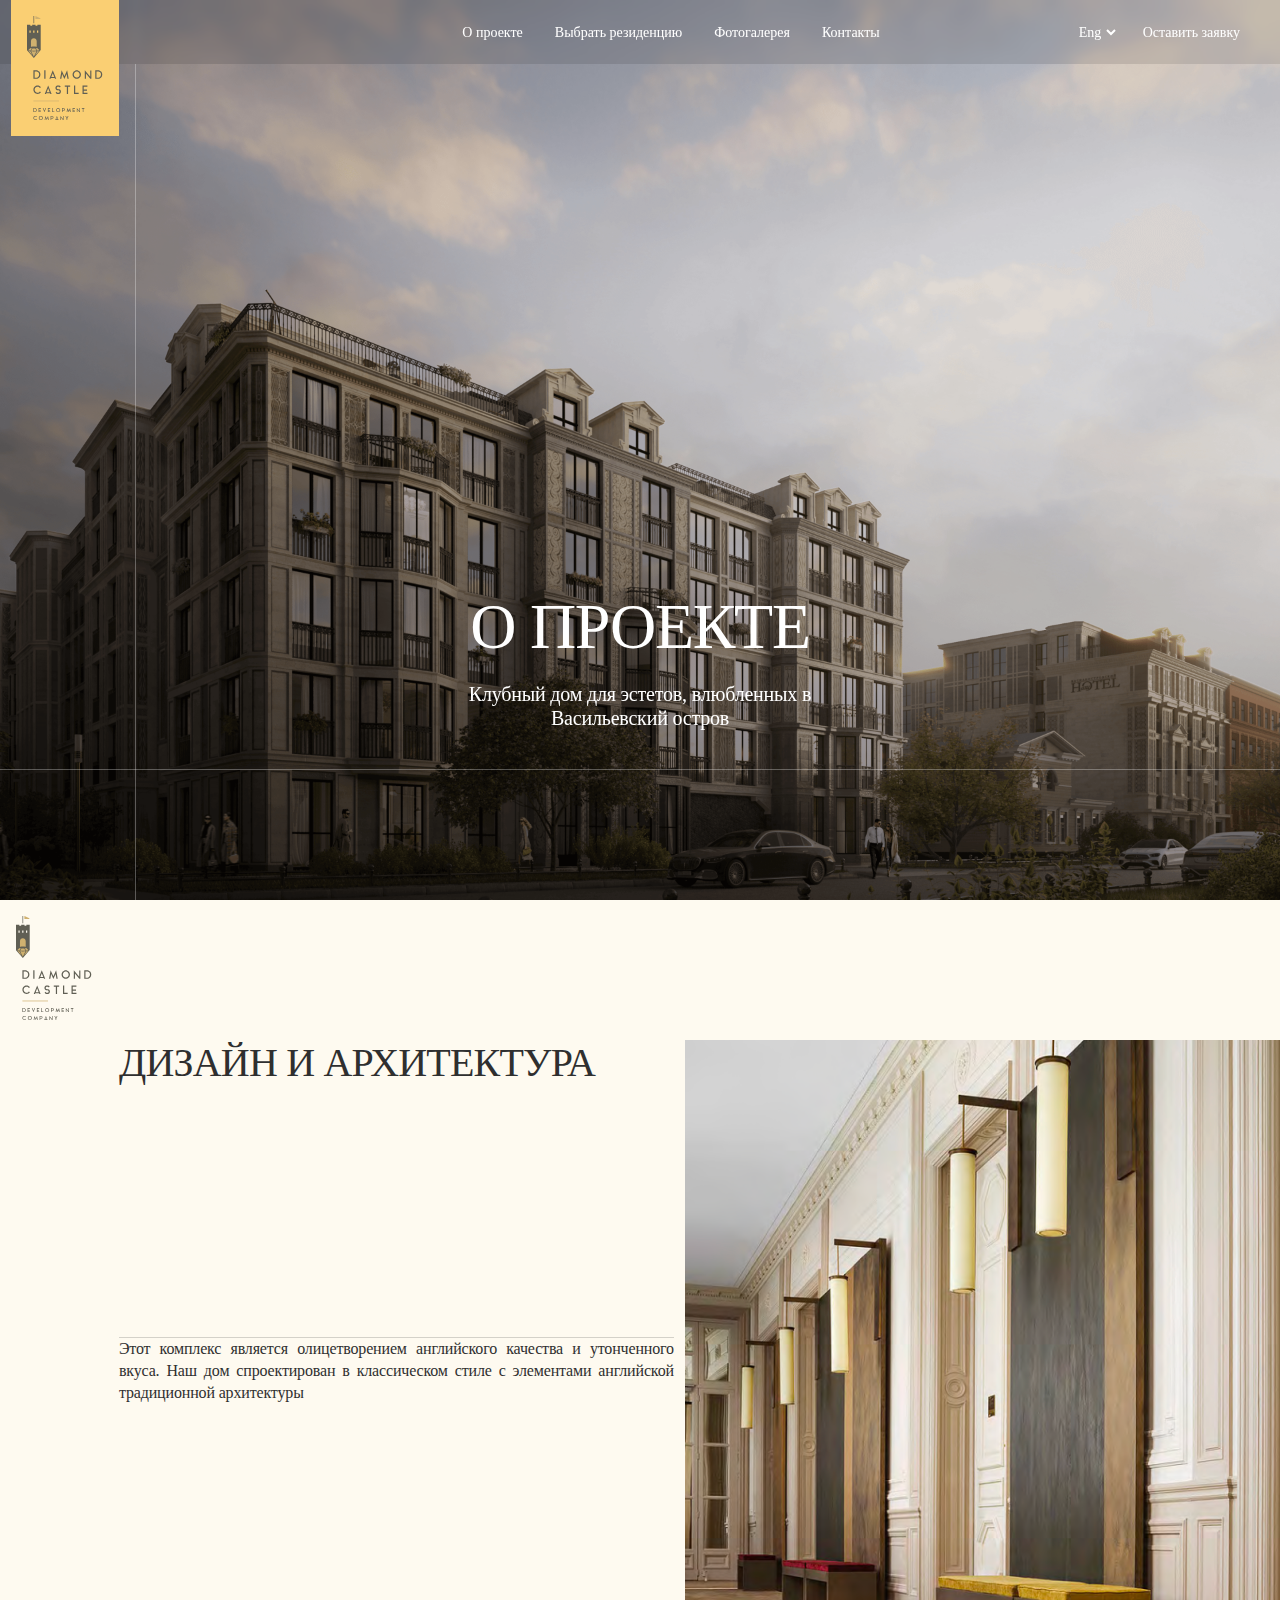
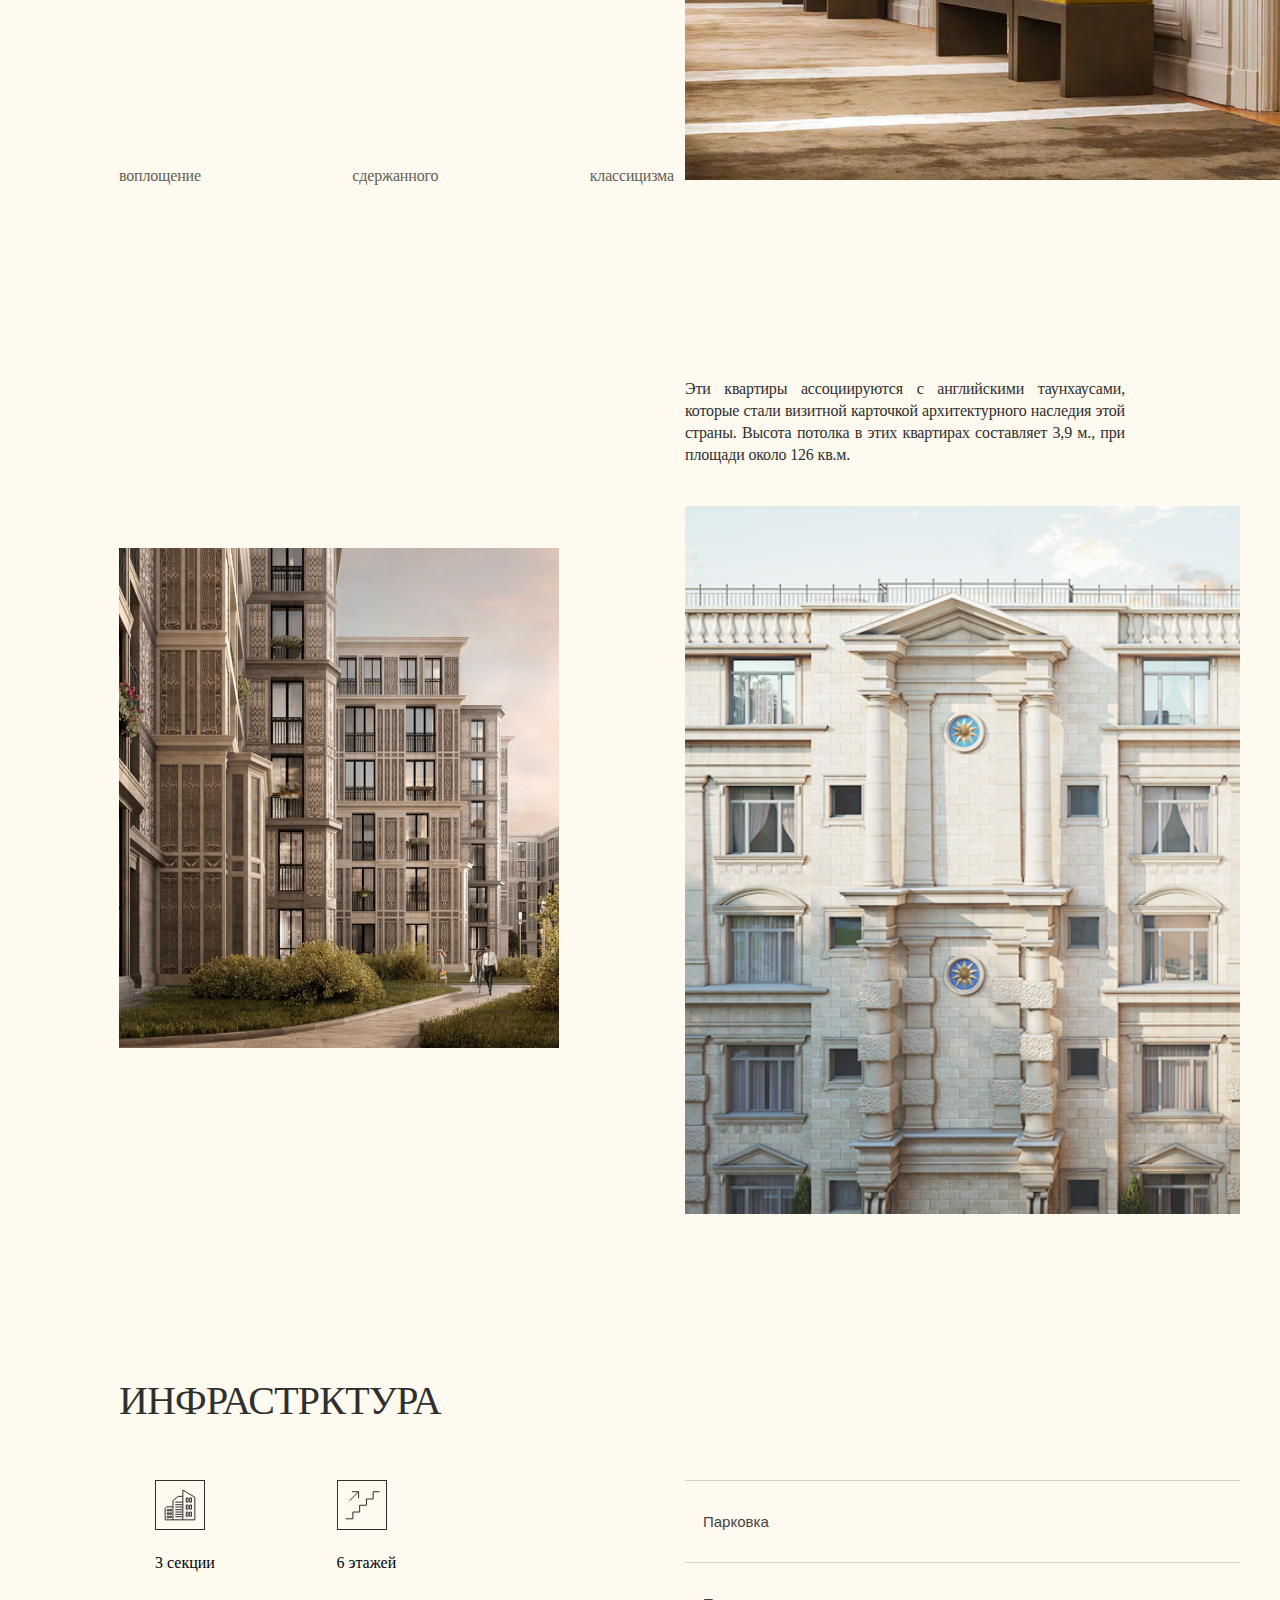
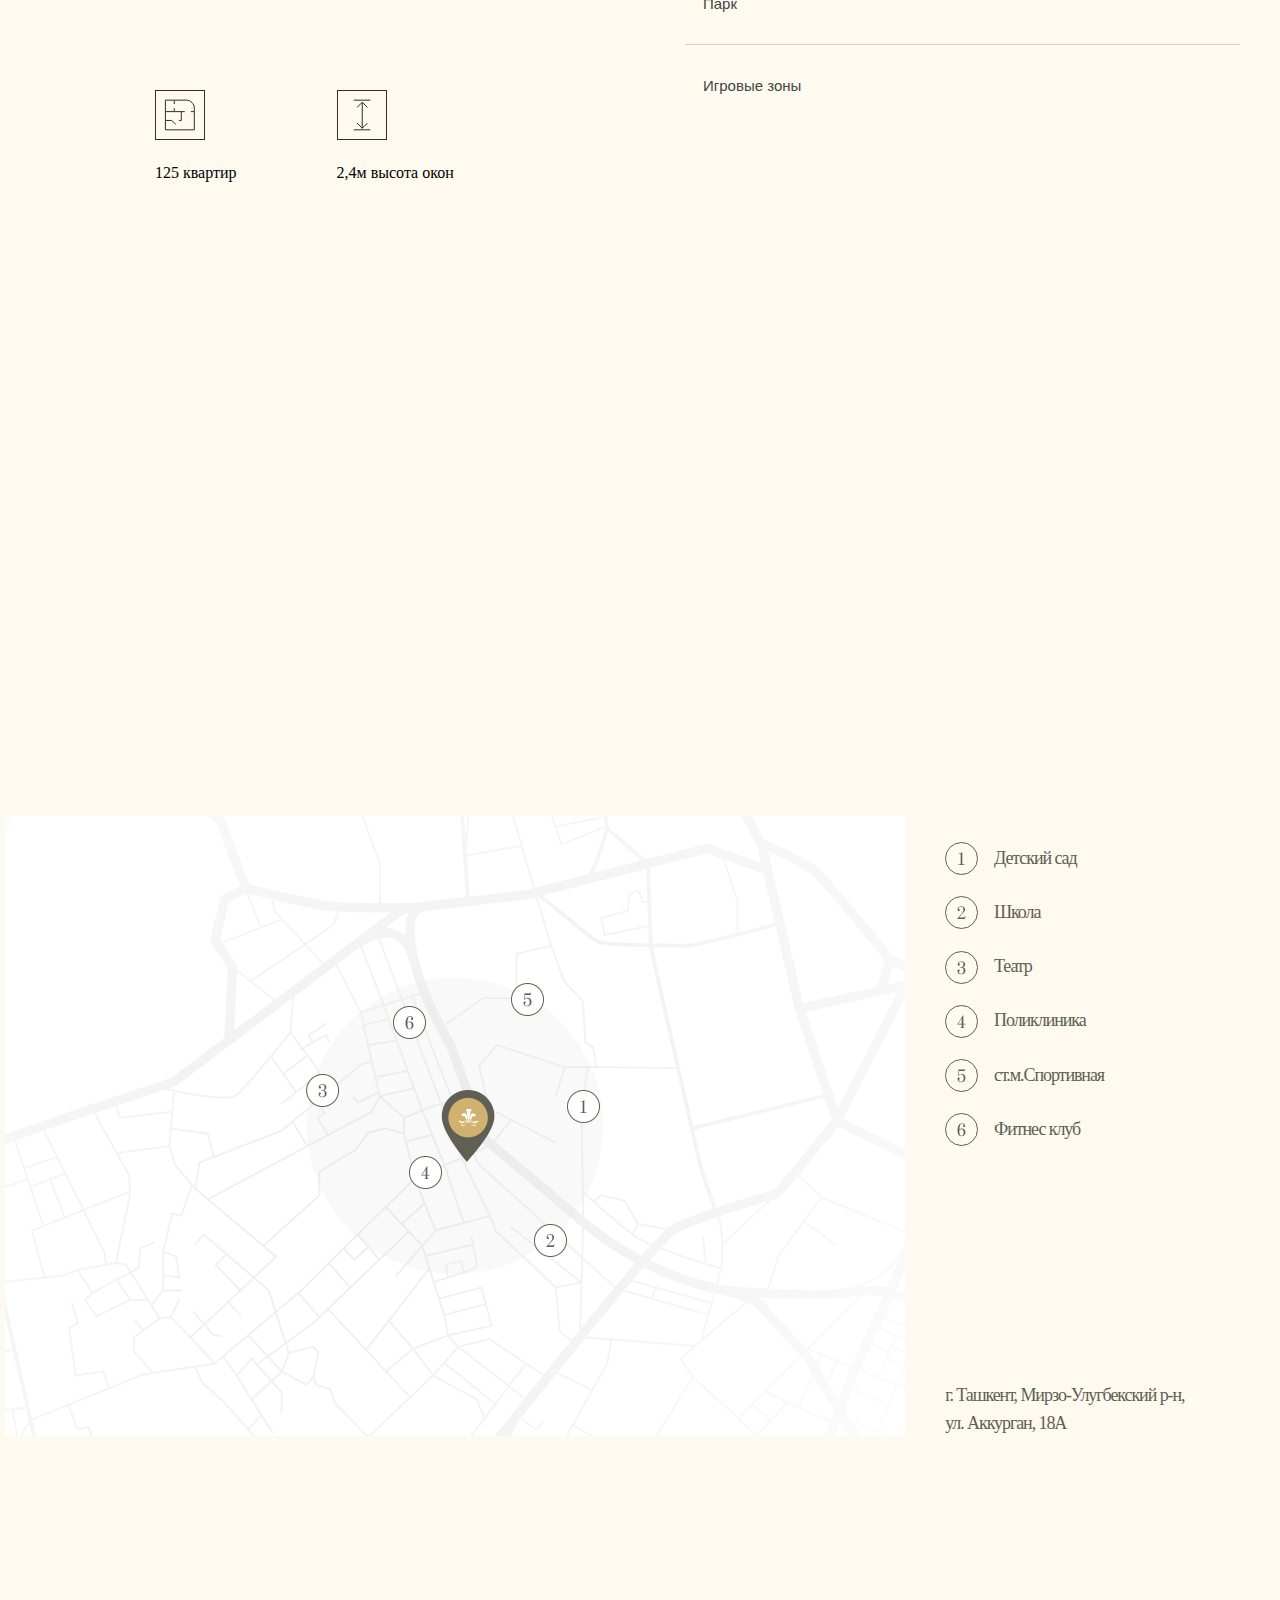
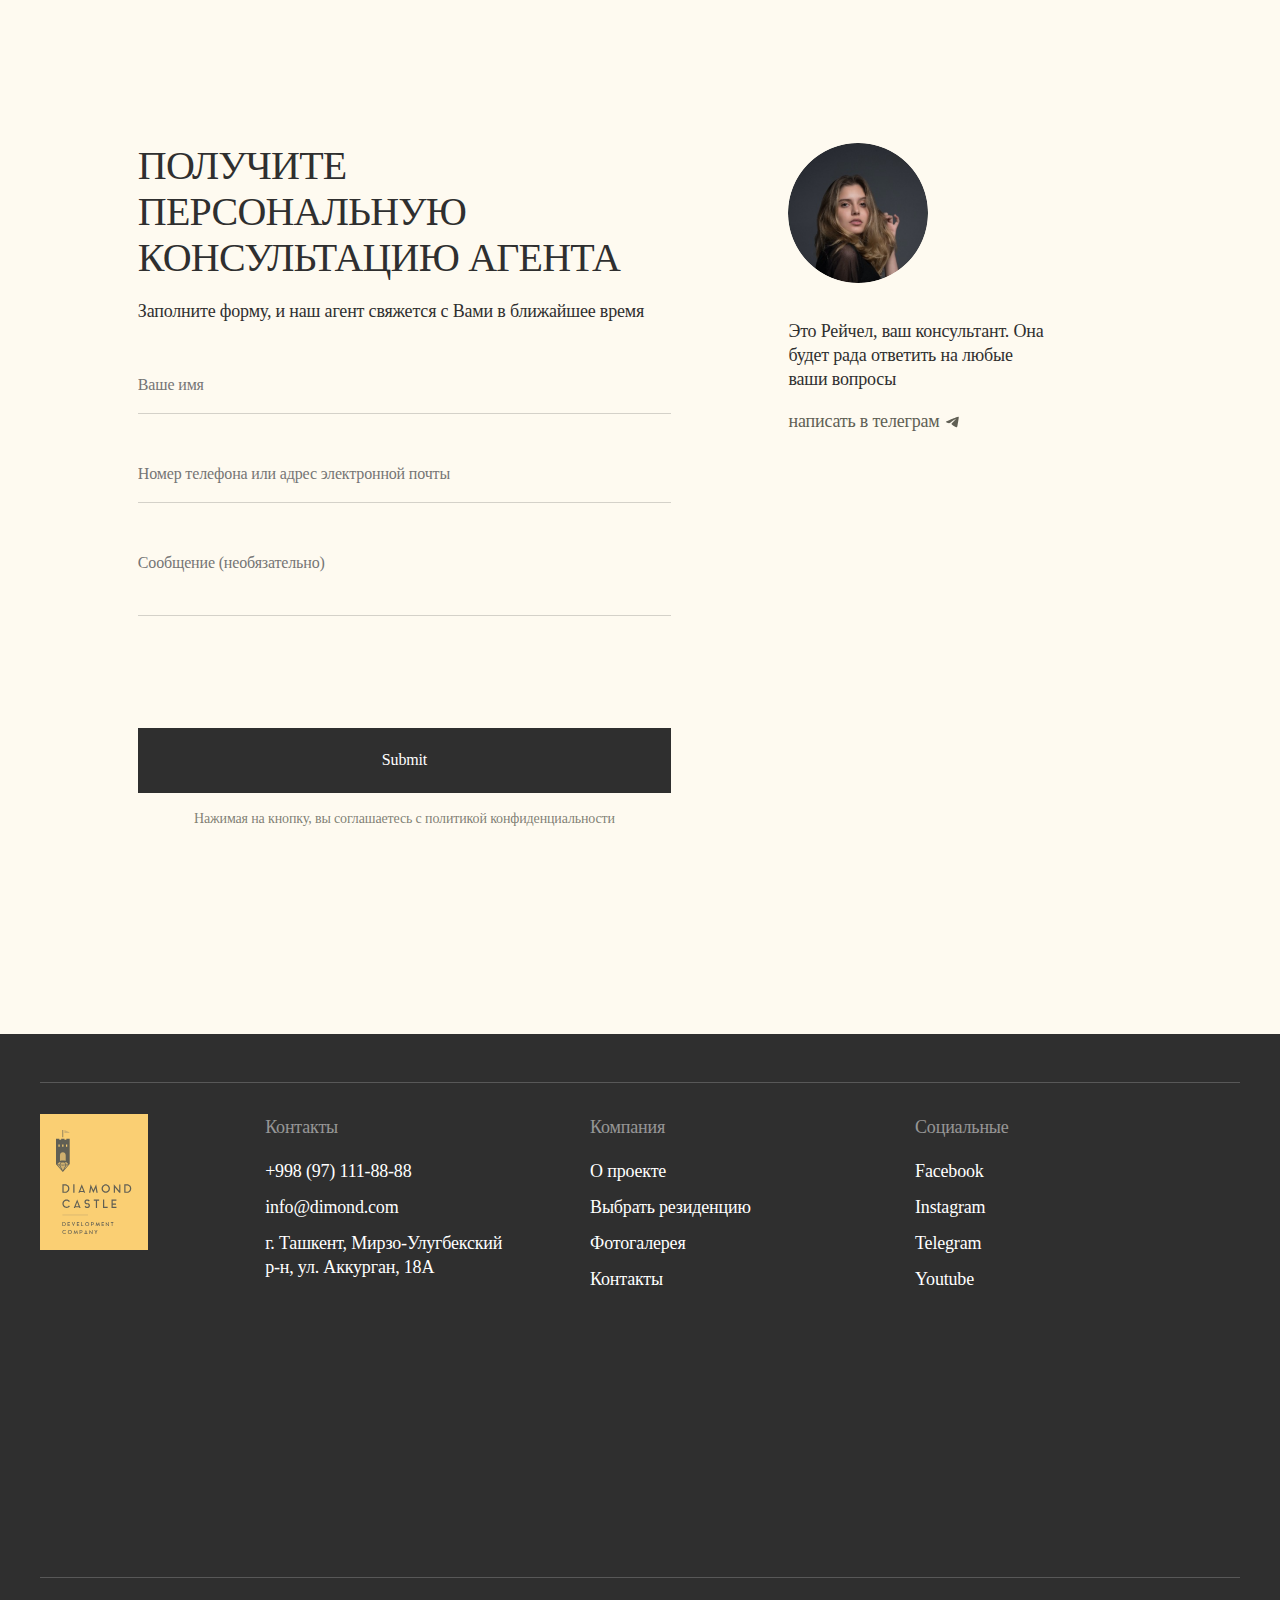
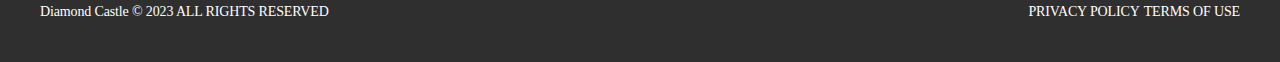
==== about.html @ d9cbf7f9 "some changes" ====
<!DOCTYPE html>
<html lang="en">
	<head>
		<meta charset="UTF-8" />
		<meta name="viewport" content="width=device-width, initial-scale=1.0" />
		<link rel="stylesheet" href="style.css" />
		<title>About</title>
	</head>
	<body>
		<div class="about-page">
			<div class="about-page-wrap">
				<div class="about-page-banner">
					<img class="logo-yellow" src="images/icons/logo-yellow.svg" alt="" />
					<div class="about-page-header">
						<div class="header-menu-list">
							<ul>
								<li><a href="#">О проекте</a></li>
								<li><a href="/planning.html">Выбрать резиденцию</a></li>
								<li><a href="/photo-gallery.html">Фотогалерея</a></li>
								<li><a href="/contacts.html">Контакты</a></li>
							</ul>
						</div>
						<div class="header-menu-right">
							<ul>
								<li>
									<form class="language-picker">
										<select
											name="language-picker-select"
											id="language-picker-select"
										>
											<option value="eng" selected>Eng</option>
											<option value="russ">Ру</option>
											<option value="uzb">Uzb</option>
										</select>
									</form>
								</li>
								<li><a href="#">Оставить заявку</a></li>
							</ul>
						</div>
					</div>

					<div class="about-page-banner-text">
						<h2>О проекте</h2>
						<p>Клубный дом для эстетов, влюбленных в Васильевский остров</p>
					</div>
				</div>

				<div class="about-page-second-block">
					<img
						class="logo-transparent-about"
						src="images/icons/Logo-transparent.svg"
						alt=""
					/>
					<div class="about-page-second-block-wrap">
						<div class="about-page-second-block-left">
							<div class="about-page-second-block-left-title">
								<h2>ДИЗАЙН И АРХИТЕКТУРА</h2>
							</div>

							<div class="about-page-second-block-left-body">
								<p>
									Этот комплекс является олицетворением английского качества и
									утонченного вкуса. Наш дом спроектирован в классическом стиле
									с элементами английской традиционной архитектуры
								</p>
							</div>
							<div class="about-page-second-block-left-bottom">
								<span>воплощение</span>
								<span>сдержанного</span>
								<span>классицизма</span>
							</div>
						</div>
						<div class="about-page-second-block-right">
							<img src="images/about001.png" alt="" />
						</div>
					</div>
				</div>

				<div class="about-page-thrid-block">
					<div class="about-page-thrid-block-wrap">
						<div class="about-page-thrid-block-wrap-left">
							<img src="images/thid001.png" alt="" />
						</div>
						<div class="about-page-thrid-block-wrap-right">
							<p>
								Эти квартиры ассоциируются с английскими таунхаусами, которые
								стали визитной карточкой архитектурного наследия этой страны.
								Высота потолка в этих квартирах составляет 3,9 м., при площади
								около 126 кв.м.
							</p>
							<img src="images/thid002.png" alt="" />
						</div>
					</div>
				</div>

				<div class="about-page-fourth-block">
					<div class="about-page-fourth-block-wrap">
						<div class="about-page-fourth-block-title">
							<h2>Инфрастрктура</h2>
						</div>
						<div class="about-page-fourth-block-wrap-inner">
							<div class="about-page-fourth-block-wrap-inner-content-grid">
								<div class="about-page-fourth-block-wrap-inner-item">
									<div class="about-page-fourth-block-p">
										<img src="images/icons/inf001.svg" alt="" />
									</div>
									<p>3 секции</p>
								</div>
								<div class="about-page-fourth-block-wrap-inner-item">
									<div class="about-page-fourth-block-p">
										<img src="images/icons/inf002.svg" alt="" />
									</div>
									<p>6 этажей</p>
								</div>
								<div class="about-page-fourth-block-wrap-inner-item">
									<div class="about-page-fourth-block-p">
										<img src="images/icons/inf003.svg" alt="" />
									</div>
									<p>125 квартир</p>
								</div>
								<div class="about-page-fourth-block-wrap-inner-item">
									<div class="about-page-fourth-block-p">
										<img src="images/icons/inf004.svg" alt="" />
									</div>
									<p>2,4м высота окон</p>
								</div>
							</div>
							<div class="about-page-fourth-block-wrap-inner-content">
								<div class="about-page-fourth-block-wrap-inner-item">
									<button class="about-page-accordion">Парковка</button>
									<div class="about-page-panel">
										<p>
											Двухуровневая подземная парковка на 139 мест, спа-центр,
											бассейн и салон красоты для резидентов Тихая гавань и их
											гостей.
										</p>
										<img src="images/tab001.png" alt="">
									</div>

									<button class="about-page-accordion">Парк</button>
									<div class="about-page-panel">
										<p>
											Двухуровневая подземная парковка на 139 мест, спа-центр,
											бассейн и салон красоты для резидентов Тихая гавань и их
											гостей.
										</p>
										<img src="images/tab001.png" alt="">
									</div>

									<button class="about-page-accordion">Игровые зоны</button>
									<div class="about-page-panel">
										<p>
											Двухуровневая подземная парковка на 139 мест, спа-центр,
											бассейн и салон красоты для резидентов Тихая гавань и их
											гостей.
										</p>
										<img src="images/tab001.png" alt="">
									</div>
								</div>
							</div>
						</div>
					</div>
				</div>


				<div class="about-page-fifth-block">
					<div class="about-page-fifth-block-wrap">
						
					</div>
				</div>


				<div class="about-page-fifth-block">
					<div class="about-page-fifth-block-wrap">

					</div>
				</div>

				
				<div class="about-page-fifth-block">
					<div class="about-page-fifth-block-wrap">

					</div>
				</div>



			</div>
		</div>


		<section class="page-left page-11">
			<div class="page-11-wrapper">
				<div class="page-11-wrapper-map">
					<div class="page-11-wrapper-map-block">
						<img src="images/map.png" alt="map" />
					</div>
				</div>
				<div class="page-11-wrapper-desc">
					<div class="page-11-wrapper-desc-wrap">
						<div class="page-11-wrapper-desc-list">
							<ul>
								<li>
									<a href="#"
										><img src="images/icons/one.svg" alt="" />Детский сад</a
									>
								</li>
								<li>
									<a href="#"
										><img src="images/icons/two.svg" alt="" />Школа</a
									>
								</li>
								<li>
									<a href="#"
										><img src="images/icons/three.svg" alt="" />Театр</a
									>
								</li>
								<li>
									<a href="#"
										><img src="images/icons/four.svg" alt="" />Поликлиника</a
									>
								</li>
								<li>
									<a href="#"
										><img
											src="images/icons/five.svg"
											alt=""
										/>ст.м.Спортивная</a
									>
								</li>
								<li>
									<a href="#"
										><img src="images/icons/six.svg" alt="" />Фитнес клуб</a
									>
								</li>
							</ul>
						</div>
						<div class="page-11-wrapper-desc-address">
							<h5>г. Ташкент, Мирзо-Улугбекский р-н, ул. Аккурган, 18А</h5>
						</div>
					</div>
				</div>
			</div>
		</section>
	</div>


		<section class="contacts-page-main-cont">
			<div class="contact-form-block">
				<div class="contact-form-block-item">
					<div class="contact-form-block-item-wrap">
						<div class="contact-form-block-item-header">
							<h2>Получите персональную консультацию агента</h2>
							<p>
								Заполните форму, и наш агент свяжется с Вами в ближайшее время
							</p>
						</div>
						<form action="">
							<input type="text" placeholder="Ваше имя" required />
							<input
								type="text"
								placeholder="Номер телефона или адрес электронной почты"
								required
							/>
							<textarea
								type="text"
								placeholder="Сообщение (необязательно)"
							></textarea>
							<input type="submit" />
							<span
								>Нажимая на кнопку, вы соглашаетесь с политикой
								конфиденциальности</span
							>
						</form>
					</div>
				</div>
				<div class="contact-form-block-item">
					<div class="contact-form-block-item-img">
						<img src="images/girl1.png" alt="" />
					</div>
					<div class="contact-form-block-item-desc">
						<p>
							Это Рейчел, ваш консультант. Она будет рада ответить на любые ваши
							вопросы
						</p>
						<a href="#"
							>написать в телеграм <img src="images/icons/telegramm.svg" alt=""
						/></a>
					</div>
				</div>
			</div>
		</section>

		<footer>
			<div class="footer-wrapper">
				<div class="footer-inner">
					<img class="footer-logo" src="images/icons/logo-yellow.svg" alt="" />
					<div class="footer-inner-menu">
						<ul class="footer-inne-sub-menu">
							<li>Контакты</li>
							<li><a href="">+998 (97) 111-88-88</a></li>
							<li><a href="">info@dimond.com</a></li>
							<li>
								г. Ташкент, Мирзо-Улугбекский <br />
								р-н, ул. Аккурган, 18А
							</li>
						</ul>
					</div>
					<div class="footer-inner-menu">
						<ul class="footer-inne-sub-menu">
							<li>Компания</li>
							<li>О проекте</li>
							<li>Выбрать резиденцию</li>
							<li>Фотогалерея</li>
							<li>Контакты</li>
						</ul>
					</div>
					<div class="footer-inner-menu">
						<ul class="footer-inne-sub-menu">
							<li>Социальные</li>
							<li><a href="">Facebook</a></li>
							<li><a href="">Instagram</a></li>
							<li><a href="">Telegram</a></li>
							<li><a href="">Youtube</a></li>
						</ul>
					</div>
				</div>
				<div class="footer-bottom">
					<div class="footer-bottom-item">
						<span>Diamond Castle © 2023 ALL RIGHTS RESERVED</span>
					</div>
					<div class="footer-bottom-item">
						<span>PRIVACY POLICY</span>
						<span>TERMS OF USE</span>
					</div>
				</div>
			</div>
		</footer>
		<script>
			var acc = document.getElementsByClassName('about-page-accordion');
			var i;

			for (i = 0; i < acc.length; i++) {
				acc[i].addEventListener('click', function () {
					this.classList.toggle('active');
					var panel = this.nextElementSibling;
					if (panel.style.display === 'block') {
						panel.style.display = 'none';
					} else {
						panel.style.display = 'block';
					}
				});
			}
		</script>
	</body>
</html>
---- style.css ----
*,
*::before,
*::after {
	box-sizing: inherit;
}

html {
	overflow-y: scroll;
	height: 100%;
	-webkit-overflow-scrolling: touch;
	overflow-scrolling: touch;
}
body {
	overflow-y: visible;
	position: relative;
	height: unset;
}
html,
body {
	overflow-x: hidden;
	margin: 0;
}

.scroll-right-content-wrap {
	width: 600%;
	height: 100vh;
	display: flex;
	flex-wrap: nowrap;
}
.scroll-left-content-wrap {
	width: 200%;
	height: 100vh;
	display: flex;
	flex-wrap: nowrap;
	flex-direction: row-reverse;
}

img {
	max-width: 100%;
}

ul {
	list-style: none;
	margin: 0;
	padding: 0;
}

button {
	border: none;
	padding: 0;
	background: transparent;
	cursor: pointer;
}

h1,
h2,
h3,
h4,
h5,
h6,
p {
	margin: 0;
}

.page,
.page-right,
.page-left {
	width: 100%;
	height: 100vh;
	display: flex;
	align-items: center;
	justify-content: center;
}
.page-2,
.page-3,
.page-4,
.page-5,
.page-6,
.page-7 {
	position: relative;
}
.page-2,
.page-3 {
	background-color: #fefaf0;
}
.page-8,
.page-9 {
	position: relative;
	background-color: #fefaf0;
}
.page-10,
.page-11 {
	position: relative;
	background-color: #fefaf0;
}
.page-12 {
	position: relative;
}

.page-1 .page-1-bg {
	position: relative;
	background-image: url(images/main.png);
	background-repeat: no-repeat;
	background-size: cover;
	background-position: center center;
	height: 100%;
	width: 100%;
}

.page-5 .page-5-bg {
	background-image: url(images/005.png);
	background-repeat: no-repeat;
	background-size: cover;
	height: 100%;
	width: 100%;
}

.page-6 .page-6-bg {
	background-image: url(images/006.png);
	background-repeat: no-repeat;
	background-size: cover;
	height: 100%;
	width: 100%;
}

.page-7 .page-7-bg {
	background-image: url(images/007.png);
	background-repeat: no-repeat;
	background-size: cover;
	height: 100%;
	width: 100%;
}

.page-5-bg,
.page-6-bg,
.page-7-bg {
	display: flex;
	align-items: center;
	justify-content: center;
}

.page-5-discription,
.page-6-discription,
.page-7-discription {
	max-width: 41.875rem;
}

.page-5-discription h2,
.page-6-discription h2,
.page-7-discription h2 {
	text-align: center;
	margin: 0 0 0.16em 0;
	color: var(--FFFFFF, #fff);
	text-align: center;
	font-family: Panama Demo;
	font-size: 6rem;
	font-style: normal;
	font-weight: 400;
	line-height: 1;
	letter-spacing: -0.02em;
	text-transform: uppercase;
}
.page-5-discription p,
.page-6-discription p,
.page-7-discription p {
	text-align: center;
	margin: 0;
	color: var(--FFFFFF, #fff);
	text-align: center;
	font-family: Helvetica Neue;
	font-size: 1.5rem;
	font-style: normal;
	font-weight: 400;
	line-height: 1.16rem;
	letter-spacing: -0.01em;
}

.logo {
	position: absolute;
	top: 40px;
	left: 27px;
}

.page-4-wrapper {
	width: 100%;
	height: 100%;
	display: flex;
	justify-content: space-around;
}
.page-4-image-block {
	width: 57%;
	height: 100%;
	background-image: url(images/half.png);
	background-repeat: no-repeat;
	background-size: cover;
}
.page-4-description-block {
	width: 43%;
	background: var(--D0B16F, #d0b16f);
}

.page-4-description-block-desc {
	max-width: 28.625rem;
	margin-top: auto;
}
.page-4-description-block-desc h5 {
	color: var(--FFFFFF, #fff);
	text-align: center;
	font-family: Helvetica Neue;
	/* font-size: 18px; */
	font-size: 1.125rem;
	font-style: normal;
	font-weight: 400;
	line-height: normal;
	letter-spacing: -0.01em;
	/* margin-bottom: 16px; */
	margin-bottom: 0.88em;
}
.page-4-description-block-desc h3 {
	color: var(--FFFFFF, #fff);
	text-align: center;
	font-family: Panama Demo;
	/* font-size: 64px; */
	font-size: 4rem;
	font-style: normal;
	font-weight: 400;
	/* line-height: 72px; */
	line-height: 1.125;
	/* letter-spacing: -1.28px; */
	letter-spacing: -0.02em;
	text-transform: uppercase;
	/* margin-bottom: 8px; */
	margin-bottom: 0.125em;
}
.page-4-description-block-desc p {
	color: var(--FFFFFF, #fff);
	text-align: center;
	font-family: Helvetica Neue;
	/* font-size: 18px; */
	font-size: 1.125rem;
	font-style: normal;
	font-weight: 400;
	/* line-height: 24px; */
	line-height: 1.33;
	/* letter-spacing: -0.18px; */
	letter-spacing: -0.06em;
}
.page-4-description-block-wrap {
	width: 100%;
	height: 100%;
	display: flex;
	align-items: center;
	justify-content: center;
	flex-direction: column;
}
.page-4-description-block-link-wrap {
	position: relative;
	width: 14.875rem;
	margin-top: auto;
	margin-bottom: 3.55em;
}
.page-4-description-block-link-btn a {
	/* margin-top: auto; */
	color: var(--FFFFFF, #fff);
	font-family: Helvetica Neue;
	/* font-size: 18px; */
	font-size: 1.125rem;
	font-style: normal;
	font-weight: 400;
	/* line-height: 24px; */
	line-height: 1.33;
	/* letter-spacing: -0.18px; */
	letter-spacing: -0.06em;
	text-decoration-line: underline;
}
.page-4-description-block-link-btn a img {
	padding: 12px;
	background-color: #fff;
	border-radius: 50%;
	position: absolute;
	right: 0;
	top: -20%;
}
.page-10-wrapper {
	width: 100%;
	height: 68.88vh;
	display: flex;
	align-items: center;
	justify-content: center;
}
.page-10-wrapper-map {
	width: 73%;
	padding-right: 20px;
}
.page-10-wrapper-map-block {
	width: 56.25rem;
	height: 57.41%;
	margin-left: auto;
}
.page-10-wrapper-desc {
	padding-left: 20px;
	width: 27%;
	height: 100%;
}
.page-10-wrapper-desc-wrap {
	height: 100%;
	display: flex;
	justify-content: space-between;
	flex-direction: column;
}
.page-10-wrapper-desc-list {
	padding-top: 24px;
}
.page-10-wrapper-desc-list ul li a {
	display: flex;
	align-items: center;
	text-decoration: none;
	color: var(--605F54, #605f54);
	font-family: Helvetica Neue;
	/* font-size: 18px; */
	font-size: 1.125rem;
	font-style: normal;
	font-weight: 400;
	/* line-height: 28px; */
	line-height: 1.55;
	/* letter-spacing: -0.18px; */
	letter-spacing: -0.06em;
	column-gap: 0.88em;
}
.page-10-wrapper-desc-list ul li {
	margin-bottom: 1.33em;
}
.page-10-wrapper-desc-address {
	max-width: 15.27rem;
}
.page-10-wrapper-desc-address h5 {
	color: var(--605F54, #605f54);
	font-family: Helvetica Neue;
	/* font-size: 18px; */
	font-size: 1.125rem;
	font-style: normal;
	font-weight: 400;
	/* line-height: 28px; */
	line-height: 1.55;
	/* letter-spacing: -0.18px; */
	letter-spacing: -0.06em;
}

.page-11-wrapper {
	width: 100%;
	height: 68.88vh;
	display: flex;
	align-items: center;
	justify-content: center;
}
.page-11-wrapper-map {
	width: 73%;
	padding-right: 20px;
}
.page-11-wrapper-map-block {
	width: 56.25rem;
	height: 57.41%;
	margin-left: auto;
}
.page-11-wrapper-desc {
	padding-left: 20px;
	width: 27%;
	height: 100%;
}
.page-11-wrapper-desc-wrap {
	height: 100%;
	display: flex;
	justify-content: space-between;
	flex-direction: column;
}
.page-11-wrapper-desc-list {
	padding-top: 24px;
}
.page-11-wrapper-desc-list ul li a {
	display: flex;
	align-items: center;
	text-decoration: none;
	color: var(--605F54, #605f54);
	font-family: Helvetica Neue;
	/* font-size: 18px; */
	font-size: 1.125rem;
	font-style: normal;
	font-weight: 400;
	/* line-height: 28px; */
	line-height: 1.55;
	/* letter-spacing: -0.18px; */
	letter-spacing: -0.06em;
	column-gap: 0.88em;
}
.page-11-wrapper-desc-list ul li {
	margin-bottom: 1.33em;
}
.page-11-wrapper-desc-address {
	max-width: 15.27rem;
}
.page-11-wrapper-desc-address h5 {
	color: var(--605F54, #605f54);
	font-family: Helvetica Neue;
	/* font-size: 18px; */
	font-size: 1.125rem;
	font-style: normal;
	font-weight: 400;
	/* line-height: 28px; */
	line-height: 1.55;
	/* letter-spacing: -0.18px; */
	letter-spacing: -0.06em;
}
.page-2-img .page-2-img-wrap,
.page-3-img .page-3-img-wrap {
	height: 100vh;
}
.page-2-img .page-2-img-wrap img {
	height: 604px;
	position: absolute;
	right: 0;
	top: 50%;
	transform: translate(0, -50%);
}
.page-3-img .page-3-img-wrap img {
	height: 604px;
	position: absolute;
	left: 0;
	top: 50%;
	transform: translate(0, -50%);
}
.page-3-img-right-wrap {
	display: flex;
	position: absolute;
	right: 2.78%;
	top: 50%;
	transform: translate(0, -50%);
}
.page-3-img-right-wrap img:first-child {
	height: 320px;
	margin-right: 20px;
}
.page-3-img-right-wrap img:nth-child(2) {
	height: 604px;
}
.page-3-desc {
	max-width: 18.75rem;
	position: absolute;
	top: 53.78%;
	right: 58.77%;
}
.page-3-desc-wrap h3 {
	color: var(--2F2F2F, #2f2f2f);
	font-family: Panama Demo;
	/* font-size: 40px; */
	font-size: 2.5rem;
	font-style: normal;
	font-weight: 400;
	/* line-height: 46px; */
	line-height: 1.15;
	/* letter-spacing: -0.8px; */
	letter-spacing: -0.02em;
	text-transform: uppercase;
	margin-bottom: 20px;
}
.page-3-desc-wrap p {
	color: var(--2F2F2F, #2f2f2f);
	font-family: Helvetica Neue;
	/* font-size: 18px; */
	font-size: 1.125rem;
	font-style: normal;
	font-weight: 400;
	/* line-height: 24px; */
	line-height: 1.33;
	/* letter-spacing: -0.18px; */
	letter-spacing: -0.06em;
}

.bg-flower {
	position: absolute;
	top: 1.79%;
	left: 6.72%;
}

.page-2-wrapper {
	display: flex;
	align-items: center;
	flex-direction: row;
}
.page-2-desc {
	max-width: 46.53%;
	position: absolute;
	top: 176px;
	left: 40px;
}

.page-2-desc-inner-title h3 {
	color: var(--2F2F2F, #2f2f2f);
	font-family: Panama Demo;
	/* font-size: 40px; */
	font-size: 2.5rem;
	font-style: normal;
	font-weight: 400;
	/* line-height: 46px; */
	line-height: 1.15;
	/* letter-spacing: -0.8px; */
	letter-spacing: -0.02em;
	text-transform: uppercase;
	padding-bottom: 1.6em;

	border-bottom: 1px solid rgba(47, 47, 47, 0.1);
}

.page-2-desc-inner-body {
	display: flex;
	justify-content: space-around;
}
.page-2-desc-inner-body-item:first-child {
	border-right: 1px solid rgba(47, 47, 47, 0.1);
	padding-right: 30px;
}
.page-2-desc-inner-body-item:nth-child(2) {
	padding-left: 20px;
}
.page-2-desc-inner-body-item {
	height: 25.55%;
	padding-top: 4.78em;
}
.page-2-desc-inner-body .page-2-desc-inner-body-item p {
	color: var(--2F2F2F, #2f2f2f);
	font-family: Helvetica Neue;
	/* font-size: 18px; */
	font-size: 1.125rem;
	font-style: normal;
	font-weight: 400;
	/* line-height: 24px; */
	line-height: 1.33;
	/* letter-spacing: -0.18px; */
	letter-spacing: -0.06em;
}
.page-3-description-block-link-btn a {
	color: var(--2F2F2F, #2f2f2f);
	font-family: Helvetica Neue;
	/* font-size: 18px; */
	font-size: 1.125rem;
	font-style: normal;
	font-weight: 400;
	/* line-height: 24px; */
	line-height: 1.33;
	/* letter-spacing: -0.18px; */
	letter-spacing: -0.06em;
	text-decoration-line: underline;
}
.page-3-description-block-link-btn {
	position: relative;
	width: 14.875rem;
	margin-top: auto;
	margin-top: 4.7rem;
}
.page-3-description-block-link-btn a {
	/* margin-top: auto; */
	color: var(--FFFFFF, #2f2f2f);
	font-family: Helvetica Neue;
	/* font-size: 18px; */
	font-size: 1.125rem;
	font-style: normal;
	font-weight: 400;
	/* line-height: 24px; */
	line-height: 1.33;
	/* letter-spacing: -0.18px; */
	letter-spacing: -0.06em;
	text-decoration-line: underline;
}
.page-3-description-block-link-btn a img {
	padding: 12px;
	background-color: #d0b16f;
	border-radius: 50%;
	position: absolute;
	right: 0;
	top: -20%;
}
.logo-yellow {
	position: absolute;
	top: 0;
	left: 11px;
	z-index: 1;
}
.header-menu {
	display: flex;
	flex-direction: row;
	/* align-items: center; */
	justify-content: flex-end;
	margin-top: 24px;
	margin-right: 40px;
}
.header-menu-list {
	margin-right: 15.72%;
}
.header-menu-list ul,
.header-menu-right ul {
	display: flex;
	align-items: center;
	flex-direction: row;
}
.header-menu-list ul li a,
.header-menu-right ul li a {
	color: var(--FFFFFF, #fff);

	/* Body 2 */
	font-family: Helvetica Neue;
	font-size: 14px;
	font-style: normal;
	font-weight: 400;
	line-height: 18px;
	text-decoration: none;
}
.header-menu-list ul {
	column-gap: 32px;
}
.header-menu-right ul {
	column-gap: 24px;
}

#language-picker-select {
	color: var(--FFFFFF, #fff);
	outline: none;
	/* Body 2 */
	font-family: Helvetica Neue;
	font-size: 14px;
	font-style: normal;
	font-weight: 400;
	line-height: 18px;
	background-color: transparent;
	border: none;
}
#language-picker-select option {
	color: #000;
}
.main-page-content {
	position: absolute;
	right: 0;
	bottom: 56px;
	max-width: 90.54%;
	padding-left: 20px;
}
.main-page-content-footer {
	display: flex;
	align-items: center;
	justify-content: space-between;
	padding-top: 20px;
	border-top: 1px solid rgba(255, 255, 255, 0.3);
}
.main-page-content-title {
	padding-left: 20px;
}
.main-page-content-title h1 {
	max-width: 62.5%;
	color: var(--FFFFFF, #fff);
	font-family: Panama Demo;
	font-size: 64px;
	font-style: normal;
	font-weight: 400;
	line-height: 70px; /* 109.375% */
	letter-spacing: -1.28px;
	text-transform: uppercase;
	margin-bottom: 20px;
}
.main-page-content-title img {
	margin-bottom: 24px;
}
.vertical-main-line::before {
	content: '';
	position: absolute;
	top: 0;
	left: 9.37%;
	height: 100%;
	width: 1px;
	background-color: rgba(255, 255, 255, 0.3);
}
.main-page-content-footer-desc p {
	color: var(--FFFFFF, #fff);
	font-family: Helvetica Neue;
	font-size: 20px;
	font-style: normal;
	font-weight: 400;
	line-height: 24px;
	letter-spacing: -0.2px;
	max-width: 440px;
	padding-left: 20px;
}
.main-page-content-footer-address-text span {
	color: var(--FFFFFF, #fff);
	font-family: Helvetica Neue;
	font-size: 14px;
	font-style: normal;
	font-weight: 400;
	line-height: 18px; /* 128.571% */
	letter-spacing: -0.14px;
}
.main-page-content-footer-address-contact {
	margin-left: 22px;
}
.main-page-content-footer-address-contact span,
.main-page-content-footer-address-contact a {
	color: var(--FFFFFF, #fff);
	font-family: Helvetica Neue;
	font-size: 14px;
	font-style: normal;
	font-weight: 400;
	line-height: 18px;
	letter-spacing: -0.14px;
	text-decoration: none;
}
.main-page-content-footer-address {
	display: flex;
	align-items: center;
	justify-content: flex-end;
	margin-right: 40px;
}

footer {
	position: relative;
	background-color: #2f2f2f;
	min-height: 60vh;
	padding: 48px 40px 40px 40px;
}
.footer-wrapper {
	display: flex;
	justify-content: space-between;
	flex-direction: column;
	height: 60vh;
}
.footer-bottom {
	display: flex;
	align-items: center;
	justify-content: space-between;
	padding-top: 24px;
}
.footer-bottom-item span {
	color: var(--FFFFFF, #fff);
	font-family: Helvetica Neue;
	font-size: 14px;
	font-style: normal;
	font-weight: 400;
	line-height: 20px;
	letter-spacing: -0.14px;
}
.footer-inner,
.footer-bottom {
	border-top: 1px solid rgba(255, 255, 255, 0.2);
}
.footer-logo {
	position: absolute;
	top: 80px;
	left: 40px;
}
.footer-inner {
	display: flex;
	justify-content: flex-end;
	flex-direction: row;
}
.footer-inner .footer-inner-menu {
	width: 20.31rem;
	margin-top: 32px;
}
.footer-inner .footer-inner-menu .footer-inne-sub-menu li:first-child {
	color: rgba(255, 255, 255, 0.5);
	font-family: Helvetica Neue;
	font-size: 18px;
	font-style: normal;
	font-weight: 400;
	line-height: 24px;
	letter-spacing: -0.18px;
	margin-bottom: 20px;
}
.footer-inner .footer-inner-menu .footer-inne-sub-menu li,
.footer-inner .footer-inner-menu .footer-inne-sub-menu li a {
	color: var(--FFFFFF, #fff);
	font-family: Helvetica Neue;
	font-size: 18px;
	font-style: normal;
	font-weight: 400;
	line-height: 24px;
	letter-spacing: -0.18px;
	text-decoration: none;
	margin-bottom: 12px;
}

.contact-form-block {
	width: 100%;
	display: flex;
	position: absolute;
	top: 18.33%;
	left: 10.77%;
}
.contact-form-block-item:first-child {
	width: 41.66%;
}
.contact-form-block-item:last-child {
	width: 40%;
	display: flex;
	flex-direction: column;
	align-items: baseline;
	margin-left: auto;
	margin-right: auto;
}
.contact-form-block-item-img {
	width: 140px;
	height: 140px;
	flex-shrink: 0;
	border-radius: 140px;
	overflow: hidden;
	margin-bottom: 36px;
}
.contact-form-block-item-wrap {
	max-width: 34.69rem;
}
.contact-form-block-item-header {
	display: flex;
	flex-direction: column;
	row-gap: 16px;
}
.contact-form-block-item-header h2 {
	color: var(--2F2F2F, #2f2f2f);
	font-family: Panama Demo;
	font-size: 40px;
	font-style: normal;
	font-weight: 400;
	line-height: 46px;
	letter-spacing: -0.8px;
	text-transform: uppercase;
}
.contact-form-block-item-header p {
	color: var(--2F2F2F, #2f2f2f);
	font-family: Helvetica Neue;
	font-size: 18px;
	font-style: normal;
	font-weight: 400;
	line-height: 28px;
	letter-spacing: -0.18px;
	margin-bottom: 16px;
}
.contact-form-block-item-wrap form {
	display: flex;
	flex-direction: column;
	row-gap: 16px;
}
.contact-form-block-item-wrap form input,
.contact-form-block-item-wrap form textarea {
	color: rgba(47, 47, 47, 0.6);
	font-family: Helvetica Neue;
	font-size: 16px;
	font-style: normal;
	font-weight: 400;
	line-height: 24px;
	letter-spacing: -0.16px;

	border-top: none;
	border-left: none;
	border-right: none;
	border-bottom: 1px solid rgba(47, 47, 47, 0.2);
	padding: 32px 8px 16px 0;
	outline: none;
	resize: none;
}
.contact-form-block-item-wrap form input[type='submit'] {
	color: var(--FFFFFF, #fff);
	text-align: center;
	font-family: Helvetica Neue;
	font-size: 16px;
	font-style: normal;
	font-weight: 400;
	line-height: 24px;
	letter-spacing: -0.16px;
	margin-top: 96px;

	background-color: #2f2f2f;
	padding: 20px 16px;
}
.contact-form-block-item-wrap form span {
	color: rgba(96, 95, 84, 0.8);
	text-align: center;
	font-family: Helvetica Neue;
	font-size: 14px;
	font-style: normal;
	font-weight: 400;
	line-height: 20px;
	letter-spacing: -0.14px;
}
.contact-form-block-item-desc p {
	color: var(--2F2F2F, #2f2f2f);
	font-family: Helvetica Neue;
	font-size: 18px;
	font-style: normal;
	font-weight: 400;
	line-height: 24px;
	letter-spacing: -0.18px;
	margin-bottom: 16px;
	max-width: 257px;
}
.contact-form-block-item-desc a img {
	margin-left: 5px;
}
.contact-form-block-item-desc a {
	color: var(--605F54, #605f54);
	font-family: Helvetica Neue;
	font-size: 18px;
	font-style: normal;
	font-weight: 400;
	line-height: 28px; /* 155.556% */
	letter-spacing: -0.18px;
	text-decoration: none;

	display: flex;
	align-items: center;
	height: 28px;
}
.page-9-desc {
	display: flex;
	flex-direction: column;
}
.page-9-desc-items {
	padding-bottom: 40px;
	border-bottom: 1px solid rgba(47, 47, 47, 0.2);
	margin-bottom: 40px;
	width: 100%;
	max-width: 440px;
	margin-right: 127px;
}
.page-9-desc-items:last-child {
	border-bottom: none;
	margin-bottom: 0;
}
.page-9-wrapper {
	display: flex;
	align-items: center;
}
.page-9-desc-items h3 {
	margin-bottom: 20px;

	color: var(--605F54, #605f54);
	font-family: Panama Demo;
	font-size: 32px;
	font-style: normal;
	font-weight: 400;
	line-height: 40px; /* 125% */
	letter-spacing: -0.64px;
	text-transform: uppercase;
}
.page-9-desc-items p {
	color: var(--605F54, #605f54);
	font-family: Helvetica Neue;
	font-size: 18px;
	font-style: normal;
	font-weight: 400;
	line-height: 24px; /* 133.333% */
	letter-spacing: -0.18px;
}
.page-9-custom-slider {
	display: flex;
}
.page-9-custom-slider-main #main_image {
	background-image: url(images/slider001.png);
	background-repeat: no-repeat;
	background-size: cover;
	width: 555px;
	height: 660px;
}
.page-9-custom-slider-small {
	display: flex;
	flex-direction: column;
	margin-left: 20px;
	row-gap: 20px;
}
.page-9-custom-slider-small-items {
	opacity: 0.4;
}
.page-9-custom-slider-small-items.active-img {
	opacity: 1;
}
.page-9-custom-slider-small-items a img {
	width: 64px;
	height: 64px;
	cursor: pointer;
}

/* Contacts page */

.contacts-page-main-wrap {
	background-color: #fefaf0;
	position: relative;
}
.logo-transparent {
	position: absolute;
	top: 0;
	left: 11px;
	width: 108px;
	height: 100%;
}
.contacts-page-main-cont {
	height: 100vh;
	background-color: #fefaf0;
	padding-bottom: 156px;
}
.contacts-page-main-cont .contact-form-block {
	position: relative;
}
.contacts-page-main-cont
	.contact-form-block
	.contact-form-block-item
	.contact-form-block-item-wrap
	form
	input,
.contacts-page-main-cont
	.contact-form-block
	.contact-form-block-item
	.contact-form-block-item-wrap
	form
	textarea {
	background-color: transparent;
}
.contacts-page-main-cont
	.contact-form-block
	.contact-form-block-item
	.contact-form-block-item-wrap
	form
	input[type='submit'] {
	color: var(--FFFFFF, #fff);
	text-align: center;
	font-family: Helvetica Neue;
	font-size: 16px;
	font-style: normal;
	font-weight: 400;
	line-height: 24px;
	letter-spacing: -0.16px;
	margin-top: 96px;
	background-color: #2f2f2f;
	padding: 20px 16px;
}

.contacts-page-main-map-block-title h2 {
	color: var(--2F2F2F, #2f2f2f);
	text-align: center;
	font-family: Panama Demo;
	font-size: 64px;
	font-style: normal;
	font-weight: 400;
	line-height: 70px; /* 109.375% */
	letter-spacing: -1.28px;
	text-transform: uppercase;
	margin-bottom: 128px;
}
.contacts-page-main-map-block-wrap {
	max-width: 1130px;
	width: 100%;
	margin: auto;
}
.contacts-page-main-map-block-address {
	margin-bottom: 88px;
	display: flex;
	align-items: baseline;
	justify-content: space-around;
}
.contacts-page-main-map-block {
	padding-top: 64px;
}
.contacts-page-main-map-block-address-items {
	display: flex;
	flex-direction: column;
	max-width: 340px;
}
.contacts-page-main-map-block-address-items span:first-child {
	margin-bottom: 24px;
}
.contacts-page-main-map-block-address-items span {
	color: var(--2F2F2F, #2f2f2f);
	font-family: Helvetica Neue;
	font-size: 18px;
	font-style: normal;
	font-weight: 400;
	line-height: 24px; /* 133.333% */
	letter-spacing: -0.18px;
}
.contacts-page-main-map-block-address-items span:first-child {
	margin-bottom: 24px;
}
.contacts-page-main-wrap .header-menu .header-menu-list {
	margin-right: 21.72%;
}
.contacts-page-main-wrap .header-menu .header-menu-list ul li a,
.contacts-page-main-wrap .header-menu .header-menu-right ul li a {
	color: #000;
}
.planning-page-main-wrap .header-menu .header-menu-list ul li a,
.planning-page-main-wrap .header-menu .header-menu-right ul li a {
	color: #000;
}
.contacts-page-main-wrap .header-menu {
	background-color: #fefaf0;
	padding-top: 24px;
	padding-right: 40px;
	margin: 0;
}
.language-picker-contact-page #language-picker-select {
	color: #000;
}
/* Contacts page end */

/* Plannig page start */
.planning-page-main-block-body {
	padding-left: 40px;
	padding-bottom: 160px;
	background-color: #fefaf0;
}
.planning-page-main-block-body-text p {
	color: var(--2F2F2F, #2f2f2f);
	font-family: Helvetica Neue;
	font-size: 18px;
	font-style: normal;
	font-weight: 400;
	line-height: 24px; /* 133.333% */
	letter-spacing: -0.18px;
	margin-bottom: 32px;
	max-width: 860px;
}
.planning-page-main-block-body-img {
	max-width: 860px;
	margin-bottom: 64px;
}
.planning-page-main-block-body-img-tripple {
	display: flex;
	column-gap: 20px;
}
.planning-page-main-block-body-img-tripple img {
	width: 31.33%;
}
.planning-page-main-block-top-left {
	padding-bottom: 87px;
}
.planning-page-main-block-top-left-top {
	display: flex;
	column-gap: 20px;
	background-color: #fefaf0;
	margin-top: 27px;
	margin-bottom: 48px;
}
.planning-page-main-block-top {
	border-top: 1px solid rgba(47, 47, 47, 0.1);
	border-bottom: 1px solid rgba(47, 47, 47, 0.1);
	margin: 0 40px;
	margin-bottom: 64px;
}
.planning-page-main-block-top-left-top a {
	color: var(--2F2F2F, #2f2f2f);
	text-align: center;
	font-family: Helvetica Neue;
	font-size: 16px;
	font-style: normal;
	font-weight: 400;
	line-height: 20px; /* 125% */
	text-decoration: none;
	padding: 8px 16px;
	border: 1px solid rgba(47, 47, 47, 0.2);
	width: 178px;
	height: 32px;
	display: flex;
	align-items: center;
	justify-content: center;
}
.planning-page-main-block-top-left-top a:hover {
	background: var(--D0B16F, #d0b16f);
	color: #fff;
	border: 1px solid #fff;
}
.planning-page-main-block-top-left-top-img img {
	max-width: 566px;
	width: 100%;
}
.planning-page-main-block-top-right {
	border-left: 1px solid rgba(47, 47, 47, 0.1);
	padding-left: 21px;
}
.planning-page-main-block-top-right-wrap-btn {
	margin-bottom: 80px;
}
.planning-page-main-block-top-right-wrap-btn a {
	color: var(--2F2F2F, #2f2f2f);
	text-align: center;
	font-family: Helvetica Neue;
	font-size: 16px;
	font-style: normal;
	font-weight: 400;
	line-height: 20px; /* 125% */
	padding: 18px 16px;
	width: 440px;
	height: 56px;
	text-decoration: none;
	border: 1px solid var(--2F2F2F, #2f2f2f);
	display: inline-block;
	box-sizing: border-box;
}
.planning-page-main-block-top-right-wrap-btn a:hover {
	background: var(--D0B16F, #d0b16f);
	color: #fff;
	border: 1px solid #fff;
}
.planning-page-main-block-top-right-wrap-desc-item {
	width: 440px;
	padding: 16px 0;
	border-bottom: 1px solid rgba(47, 47, 47, 0.2);
	display: flex;
	column-gap: 20px;
	position: relative;
}
.planning-page-main-block-top-right-wrap-desc-item span {
	color: rgba(47, 47, 47, 0.5);
	font-family: Helvetica Neue;
	font-size: 16px;
	font-style: normal;
	font-weight: 400;
	line-height: 20px; /* 125% */
	letter-spacing: -0.16px;
	width: 160px;
}

.planning-page-main-block-top-right-wrap-desc-item p {
	overflow: hidden;
	color: var(--2F2F2F, #2f2f2f);
	text-overflow: ellipsis;
	font-family: Helvetica Neue;
	font-size: 16px;
	font-style: normal;
	font-weight: 400;
	line-height: 20px; /* 125% */
	letter-spacing: -0.16px;
}
.planning-page-main-block-top-wrap {
	display: flex;
	justify-content: space-between;
}
.planning-page-main-block-top-right-wrap {
	display: flex;
	flex-direction: column;
	align-items: center;
	justify-content: space-between;
	height: 100%;
}
.accordion-wrap {
	max-width: 220px;
}
.accordion-arr {
	background-image: url(images/icons/arrtop.svg);
	background-repeat: no-repeat;
	width: 15px;
	height: 15px;
	position: absolute;
	right: 0;
}
.accordion-wrap .accordion {
	display: flex;
	align-items: center;
	justify-content: space-between;
}
.accordion-wrap .accordion.active .accordion-arr {
	background-image: url(images/icons/arrbottom.svg);
}

.planning-page-main-block-slider .page-9-custom-slider {
	flex-direction: column;
}
.planning-page-main-block-slider
	.page-9-custom-slider
	.page-9-custom-slider-small {
	flex-direction: row;
	margin-left: 0;
	column-gap: 20px;
}
/* Plannig page end */

/* photo-gallery start */

.photo-gallery-page-main-block-title h2 {
	color: var(--2F2F2F, #2f2f2f);
	text-align: center;
	font-family: Panama Demo;
	font-size: 64px;
	font-style: normal;
	font-weight: 400;
	line-height: 70px; /* 109.375% */
	letter-spacing: -1.28px;
	text-transform: uppercase;
	margin-bottom: 128px;
}
.photo-gallery-page-main-block-slider-top {
	display: flex;
	align-items: center;
	justify-content: space-between;
	margin-bottom: 16px;
	margin-left: 40px;
	margin-right: 40px;
}
.photo-gallery-page-main-block-slider-top span:first-child {
	color: #000;
	font-family: Helvetica Neue;
	font-size: 18px;
	font-style: normal;
	font-weight: 400;
	line-height: 24px; /* 133.333% */
	letter-spacing: -0.18px;
}
.photo-gallery-page-main-block-slider-top span:nth-child(2) {
	color: rgba(47, 47, 47, 0.6);
	text-align: right;
	font-family: Helvetica Neue;
	font-size: 14px;
	font-style: normal;
	font-weight: 400;
	line-height: 18px; /* 128.571% */
	letter-spacing: -0.14px;
}
.photo-gallery-page-main-block-slider {
	margin-bottom: 160px;
}
.swiper-pagination-bullets {
	display: none;
}
swiper-container::part(pagination) {
	display: none;
}
/* photo-gallery end */

/* choosing-apartment start */
.choosing-apartment-title {
	margin-bottom: 128px;
}
.choosing-apartment-title h2 {
	color: var(--2F2F2F, #2f2f2f);
	text-align: center;
	font-family: Panama Demo;
	font-size: 64px;
	font-style: normal;
	font-weight: 400;
	line-height: 70px; /* 109.375% */
	letter-spacing: -1.28px;
	text-transform: uppercase;
}
.choosing-apartment-response-body {
	margin: 0 40px;
}
/* table start*/
.choosing-apartment-page-main-block {
	padding-bottom: 160px;
}
table {
	border-collapse: collapse;
	border-spacing: 0 16px;
	width: 100%;
}

th,
td {
	padding: 16px 10px;
	text-align: left;
	border-top: 1px solid rgba(47, 47, 47, 0.2);
	border-bottom: 1px solid rgba(47, 47, 47, 0.2);
}

td img {
	width: 100%;
	max-width: 96px;
	height: 80px;
}

table th:first-child {
	width: 230px;
}
table th:nth-child(2) {
	width: 115px;
}
table th:nth-child(3),
table th:nth-child(4),
table th:nth-child(5),
table th:nth-child(6) {
	width: 258px;
}

table th {
	color: rgba(47, 47, 47, 0.5);
	font-family: Helvetica Neue;
	font-size: 14px;
	font-style: normal;
	font-weight: 400;
	line-height: 18px; /* 128.571% */
}

table tr td {
	color: var(--2F2F2F, #2f2f2f);
	font-family: Helvetica Neue;
	font-size: 16px;
	font-style: normal;
	font-weight: 400;
	line-height: 20px; /* 125% */
	letter-spacing: -0.16px;
}
.more-appartment {
	display: flex;
	align-items: center;
	justify-content: center;
	padding: 16px 0;
	border-bottom: 1px solid rgba(47, 47, 47, 0.2);
}
.more-appartment a {
	color: var(--2F2F2F, #2f2f2f);
	text-align: center;
	font-family: Helvetica Neue;
	font-size: 16px;
	font-style: normal;
	font-weight: 400;
	line-height: 20px; /* 125% */
	letter-spacing: -0.16px;
	display: flex;
	align-items: center;
	text-decoration: none;
}
.more-appartment a img {
	margin-left: 4px;
}
.choosing-apartment-body-filter {
	margin: 0 24px 64px 24px;
}
.choosing-apartment-body-filter-item-top {
	margin-bottom: 8px;
	display: flex;
	align-items: center;
	justify-content: space-between;
}
.filter-item-bedrooms-title {
	margin-bottom: 8px;
}
.filter-item-bedrooms-title span {
	color: var(--2F2F2F, #2f2f2f);
	font-family: Helvetica Neue;
	font-size: 14px;
	font-style: normal;
	font-weight: 400;
	line-height: 18px; /* 128.571% */
}
.choosing-apartment-body-filter-item-inner {
	display: flex;
	position: relative;
	border: 1px solid rgba(47, 47, 47, 0.2);
	padding: 14px 0;
}
.choosing-apartment-body-filter-item-inner .item-inner {
	position: relative;
}
.choosing-apartment-body-filter-item-inner .item-inner label {
	position: absolute;

	left: 16px;
}
.choosing-apartment-body-filter-item-inner .item-inner input {
	height: 20px;
	box-sizing: border-box;
	background-color: transparent;
	padding-left: 41px;
	box-sizing: border-box;
	width: 100%;
	border: none;
	outline: none;
	position: relative;
}
.choosing-apartment-body-filter-item-inner .item-inner:first-child input {
	border-right: 1px solid rgba(47, 47, 47, 0.2);
}
.choosing-apartment-body-filter-item {
	max-width: 325px;
	padding: 14px 16px;
}
.choosing-apartment-body-filter-item-top span:first-child {
	color: var(--2F2F2F, #2f2f2f);
	font-family: Helvetica Neue;
	font-size: 14px;
	font-style: normal;
	font-weight: 400;
	line-height: 18px; /* 128.571% */
}
.choosing-apartment-body-filter-item-top span:nth-child(2) {
	color: rgba(47, 47, 47, 0.5);
	text-align: right;
	font-family: Helvetica Neue;
	font-size: 14px;
	font-style: normal;
	font-weight: 400;
	line-height: 18px; /* 128.571% */
}
.filter-item-bedrooms {
	display: flex;
	column-gap: 6px;
	box-sizing: border-box;
}

.filter-item-bedrooms-inner {
	color: var(--2F2F2F, #2f2f2f);
	text-align: center;
	font-family: Helvetica Neue;
	font-size: 16px;
	font-style: normal;
	font-weight: 400;
	line-height: 20px; /* 125% */
	padding: 8px;
	border: 1px solid rgba(47, 47, 47, 0.2);
	width: 60px;
	height: 48px;
	box-sizing: border-box;
	display: flex;
	align-items: center;
	justify-content: center;
	cursor: pointer;
}
.filter-item-top {
	display: flex;
	justify-content: space-between;
	align-items: center;
	margin-bottom: 26px;
}

.filter-item-bottom-item-title span {
}

/*the container must be positioned relative:*/
.custom-select {
	position: relative;
	font-family: Arial;
}

.custom-select select {
	display: none; /*hide original SELECT element:*/
}

.select-selected {
	background-color: #fefaf0;
	color: var(--2F2F2F, #2f2f2f);
	font-family: Helvetica Neue;
	font-size: 16px;
	font-style: normal;
	font-weight: 400;
	line-height: 20px; /* 125% */
	letter-spacing: -0.16px;
	border: 1px solid rgba(47, 47, 47, 0.2);
	padding: 14px 16px;
	max-width: 325px;
	height: 48px;
	box-sizing: border-box;
	cursor: pointer;
}
.filter-item-bottom {
	margin: 0 16px;
}
/*style the arrow inside the select element:*/
.select-selected:after {
	position: absolute;
	content: '';
	top: 14px;
	right: 10px;
	width: 0;
	height: 0;
	border: 6px solid transparent;
	border-color: #fff transparent transparent transparent;
}

/*point the arrow upwards when the select box is open (active):*/
.select-selected.select-arrow-active:after {
	border-color: transparent transparent #fff transparent;
	top: 7px;
}

/*style the items (options), including the selected item:*/
.select-items div {
	background-color: #fefaf0;
	color: var(--2F2F2F, #2f2f2f);
	font-family: Helvetica Neue;
	font-size: 16px;
	font-style: normal;
	font-weight: 400;
	line-height: 20px; /* 125% */
	letter-spacing: -0.16px;
	padding: 8px 16px;
	border: 1px solid transparent;
	border-color: transparent transparent rgba(0, 0, 0, 0.1) transparent;
	cursor: pointer;
	user-select: none;
}

/*style items (options):*/
.select-items {
	position: absolute;
	background-color: DodgerBlue;
	top: 100%;
	left: 0;
	right: 0;
	z-index: 99;
}

/*hide the items when the select box is closed:*/
.select-hide {
	display: none;
}

.select-items div:hover {
	background: var(--D0B16F, #d0b16f);
	color: #fff;
}
.filter-item-bottom-item-body {
	display: flex;
	align-items: center;
	justify-content: space-between;
	margin-top: 18px;
	margin-left: 20px;
}
.filter-item-bottom-item-second {
	width: 100%;
}
.filter-item-bottom-item-body span a img {
	margin-left: 3px;
}
.filter-item-bottom-item-body span a {
	text-decoration: none;
	color: var(--2F2F2F, #2f2f2f);
	font-family: Helvetica Neue;
	font-size: 16px;
	font-style: normal;
	font-weight: 400;
	line-height: 20px; /* 125% */
	letter-spacing: -0.16px;
	display: flex;
	align-items: center;
}
.filter-item-bottom-item-body span {
	color: var(--2F2F2F, #2f2f2f);
	font-family: Helvetica Neue;
	font-size: 16px;
	font-style: normal;
	font-weight: 400;
	line-height: 20px; /* 125% */
	letter-spacing: -0.16px;
}
.filter-item-bottom {
	display: flex;
	align-items: center;
}
.logo-transparent-about img{
	position: absolute;
	top: 24px;
}
/* table end*/
/* choosing-apartment end */

/* about page start */
.about-page{
	position: relative;
	background: var(--FEFAF0, #FEFAF0);
}
.about-page-banner {
	position: relative;
	background-image: url(images/main.png);
	background-repeat: no-repeat;
	background-size: cover;
	background-position: center center;
	height: 100vh;
	width: 100%;
}
.about-page-header {
	display: flex;
	align-items: center;
	justify-content: end;
	height: 64px;
	padding-right: 40px;
	background: rgba(0, 0, 0, 0.1);
	backdrop-filter: blur(5.5px);
}

.about-page-banner-text{
	height: calc(100% - 64px);
	display: flex;
	flex-direction: column;
	align-items: center;
	justify-content: end;
	position: absolute;
	left: 0;
	right: 0;
	bottom: 170px;
}
.about-page-banner-text h2 {
	color: var(--FFFFFF, #fff);
	text-align: center;
	font-family: Panama Demo;
	font-size: 64px;
	font-style: normal;
	font-weight: 400;
	line-height: 70px; /* 109.375% */
	letter-spacing: -1.28px;
	text-transform: uppercase;
	margin-bottom: 20px;
}
.about-page-banner-text p {
	color: var(--FFFFFF, #fff);
	text-align: center;
	font-family: Helvetica Neue;
	font-size: 20px;
	font-style: normal;
	font-weight: 400;
	line-height: 24px; /* 120% */
	letter-spacing: -0.2px;
	max-width: 440px;
	text-align: center;
}
.about-page-banner::after{
	content: '';
	width: 100%;
	max-width: 1304px;
	height: 1px;
	background-color: rgba(255, 255, 255, 0.30);
	position: absolute;
	right: 0;
	bottom: 130px;
}
.about-page-banner::before{
	content: '';
	width: 1px;
	height: 100%;
	background-color: rgba(255, 255, 255, 0.30);
	position: absolute;
	left: 135px;
}

.about-page-second-block{
	position: relative;
}
.about-page-second-block-left{
	margin-left: 9.29%;
}
.about-page-second-block-left-title h2{
	color: var(--2F2F2F, #2F2F2F);
	font-family: Panama Demo;
	font-size: 40px;
	font-style: normal;
	font-weight: 400;
	line-height: 46px; /* 115% */
	letter-spacing: -0.8px;
	text-transform: uppercase;
	margin-bottom: 251px;
}
.about-page-second-block-left-body p{
	color: var(--2F2F2F, #2F2F2F);
text-align: justify;
font-family: Helvetica Neue;
font-size: 16px;
font-style: normal;
font-weight: 400;
line-height: 22px; /* 137.5% */
letter-spacing: -0.16px;
border-top: 1px solid rgba(47, 47, 47, 0.20);
max-width: 555px;
}
.about-page-second-block-left-bottom{
	display: flex;
	align-items: center;
	justify-content: space-between;
	height: 100%;
}
.about-page-second-block-left-bottom span{
	color: var(--605F54, #605F54);
text-align: justify;
font-family: Helvetica Neue;
font-size: 16px;
font-style: normal;
font-weight: 400;
line-height: 22px; /* 137.5% */
letter-spacing: -0.16px;
}
.about-page-second-block-right img{
	width: 100%;
	max-width: 595px;
}

.about-page-second-block-wrap{
	display: flex;
	justify-content: space-between;
	padding-bottom: 194px;
}

.about-page-thrid-block{
	padding-bottom: 160px;
}

.about-page-thrid-block-wrap{
	display: flex;
	justify-content: space-between;
	margin-left: 9.29%;
}

.about-page-thrid-block-wrap-left img{
	width: 100%;
	max-width: 440px;
}

.about-page-thrid-block-wrap-right img{
	width: 100%;
	max-width: 555px;
	margin-right: 40px;
}

.about-page-thrid-block-wrap-right p{
	color: var(--2F2F2F, #2F2F2F);
	text-align: justify;
	font-family: Helvetica Neue;
	font-size: 16px;
	font-style: normal;
	font-weight: 400;
	line-height: 22px; /* 137.5% */
	letter-spacing: -0.16px;
	margin-bottom: 40px;
	max-width: 440px;
}
.about-page-thrid-block-wrap-left{
	display: flex;
	align-items: center;
}

.about-page-fourth-block-wrap{
	height: 100vh;
}
.about-page-fourth-block-title h2{
	color: var(--2F2F2F, #2F2F2F);
	font-family: Panama Demo;
	font-size: 40px;
	font-style: normal;
	font-weight: 400;
	line-height: 46px; /* 115% */
	letter-spacing: -0.8px;
	text-transform: uppercase;
	margin-bottom: 56px;
	margin-left: 9.29%;
}
.about-page-fourth-block-p img{
	margin-bottom: 20px;
}

.about-page-fourth-block-wrap-inner-content{
	width: 555px;
}

.about-page-fourth-block-wrap-inner-content-grid{
	/* margin-left: 9.29%; */
	display: grid;
  grid-template-columns: auto auto;
	row-gap: 80px;
	column-gap: 100px;
	height: 340px;
}


.about-page-fourth-block-wrap-inner{
	display: flex;
	justify-content: space-between;
	padding: 0 40px 0 155px;
}
.about-page-accordion {
  background-color: #FEFAF0;
  color: #444;
  cursor: pointer;
  padding: 32px 18px;
  width: 100%;
  border: none;
  text-align: left;
  outline: none;
  font-size: 15px;
  transition: 0.4s;
	box-sizing: border-box;

	border-top: 1px solid rgba(47, 47, 47, 0.20);

}

.about-page-accordion:last-child{
	border-bottom: 1px solid rgba(47, 47, 47, 0.20);
}


.about-page-panel {
  padding: 0 18px 32px 0;
  display: none;
  background-color: #FEFAF0;
  overflow: hidden;
}
.about-page-panel p{
	background-color: #FEFAF0;
	padding-bottom: 24px;
}
/* about page end */

/* 1200 */
@media (max-width: 75em) {
	.footer-inner .footer-inner-menu {
		width: 14.625rem;
	}
	.footer-inner {
		column-gap: 30px;
		flex-wrap: wrap;
	}
	.contact-form-block-item-header h2 {
		font-size: 30px;
	}
	.contact-form-block-item:last-child {
		width: 35%;
	}
}
/* 992 */
@media (max-width: 62em) {
	.page-4-description-block-desc h3 {
		font-size: 1.625rem;
	}
	.page-4-description-block-desc {
		max-width: 18.625rem;
	}
	.footer-inner .footer-inner-menu {
		width: 35%;
	}
	.contact-form-block-item-wrap form input[type='submit'] {
		margin-top: auto;
	}
	.contact-form-block-item-header h2 {
		font-size: 24px;
		line-height: 28px;
	}
	.contact-form-block-item-wrap form input,
	.contact-form-block-item-wrap form textarea {
		padding: 14px 8px 16px 0;
	}
}
/* 768 */
@media (max-width: 48em) {
	.page-5-discription h2,
	.page-6-discription h2,
	.page-7-discription h2 {
		font-size: 2.5rem;
	}
	.page-5-discription p,
	.page-6-discription p,
	.page-7-discription p {
		font-size: 1.12rem;
	}
	.page-4-image-block {
		display: none;
	}
	.page-4-description-block {
		width: 100%;
	}
	footer,
	.footer-wrapper {
		height: 100%;
	}
	.footer-bottom {
		flex-direction: column;
		row-gap: 15px;
	}
	.footer-inner {
		flex-direction: column;
		align-items: center;
	}
	.footer-inner .footer-inner-menu {
		width: 100%;
		text-align: center;
	}
	.footer-logo {
		position: relative;
		top: 30px;
		left: 0;
		margin-bottom: 30px;
	}
	.contact-form-block {
		flex-direction: column-reverse;
		align-items: center;
	}
	.contact-form-block-item:first-child {
		width: 100%;
		display: flex;
		align-items: center;
		justify-content: center;
	}
	.contact-form-block-item:last-child {
		width: 100%;
		align-items: center;
		margin-bottom: 35px;
	}
	.contact-form-block {
		top: 5%;
		left: auto;
	}
	.contact-form-block-item-wrap {
		padding: 0 15px;
	}
	.logo {
		display: none;
	}
}
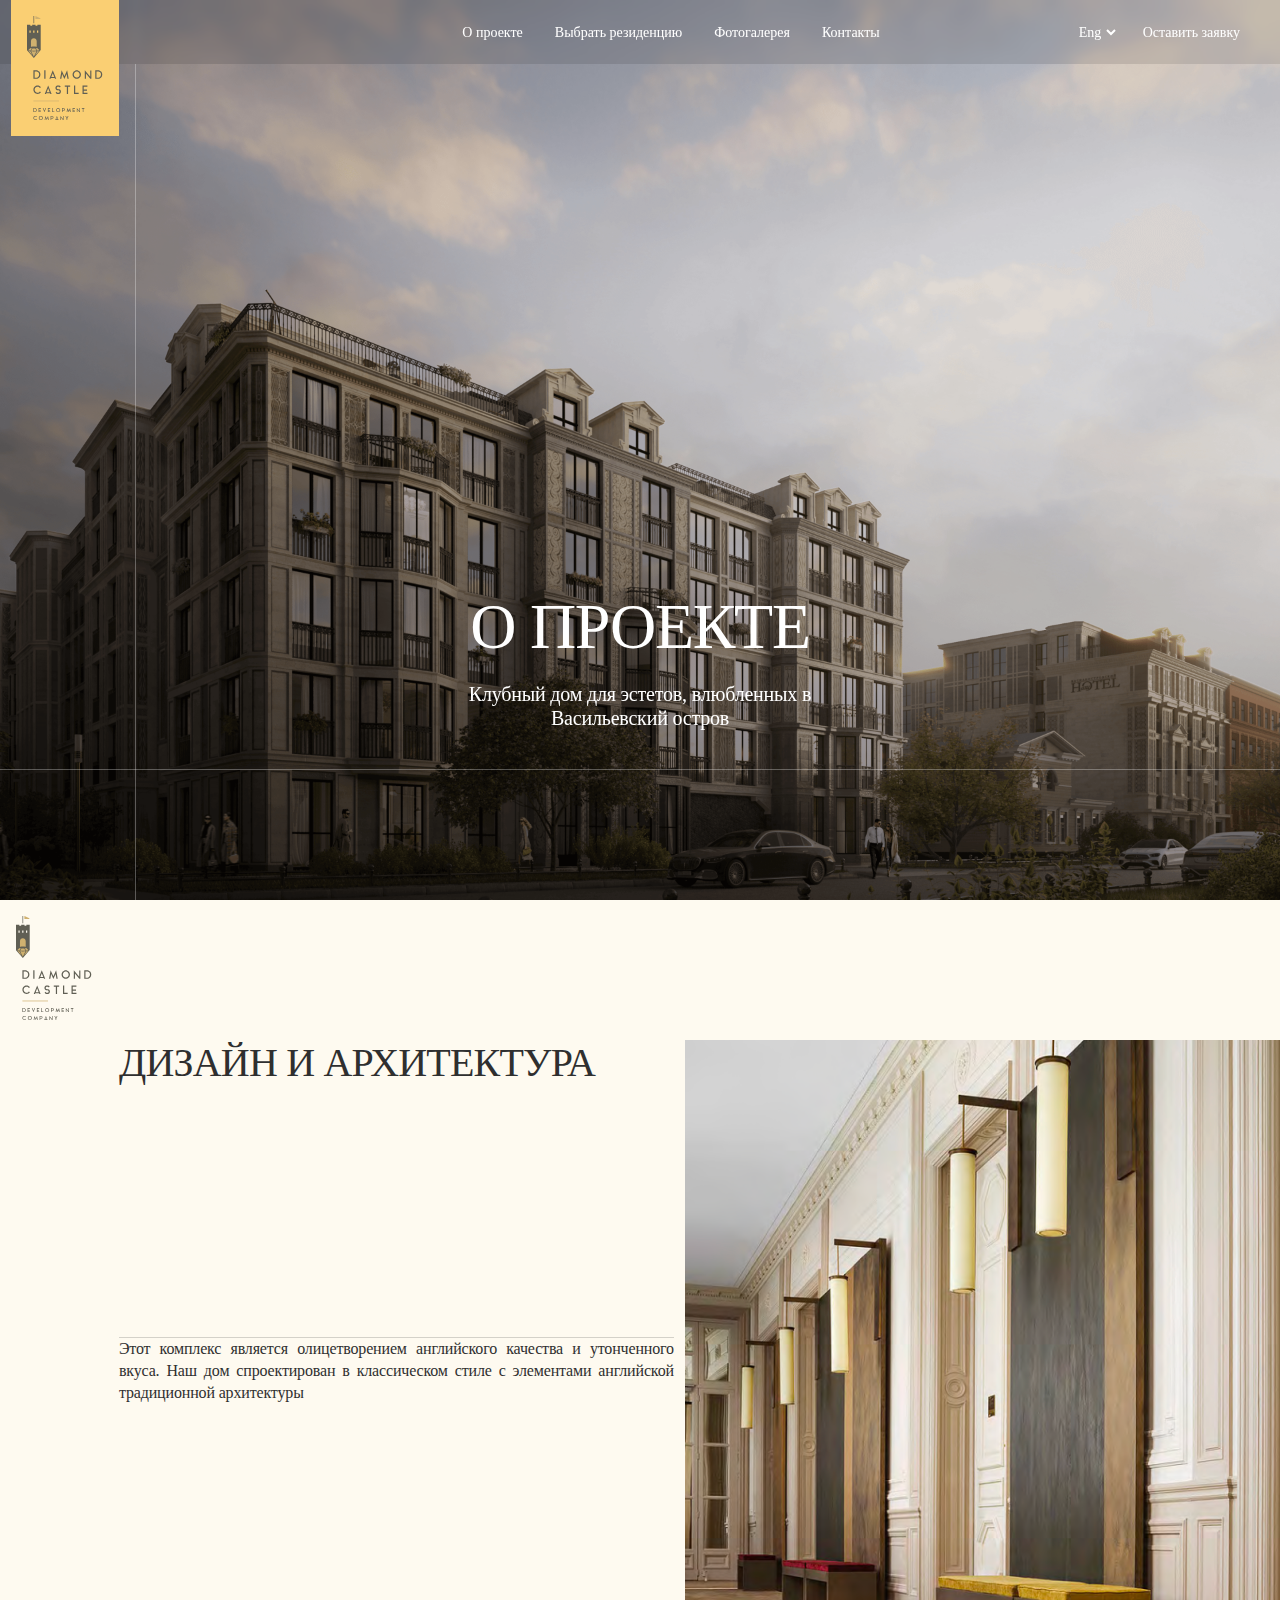
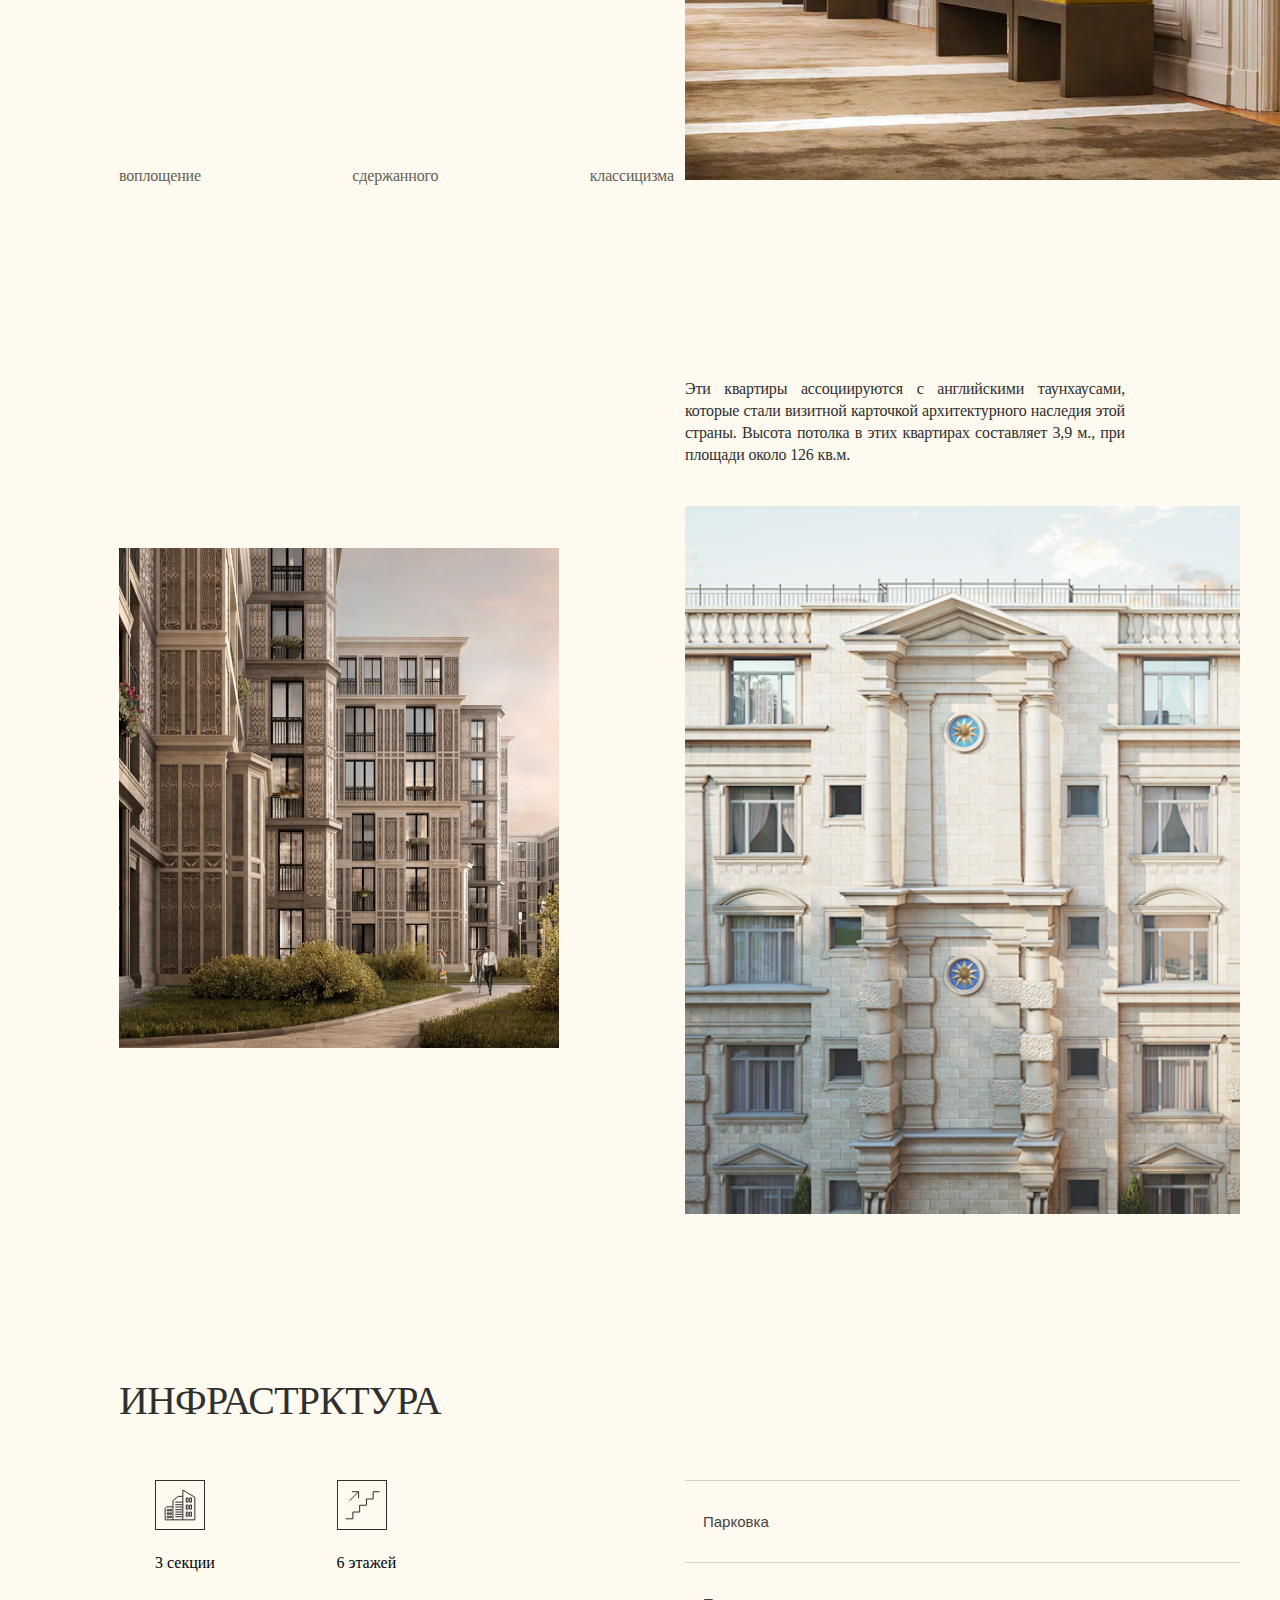
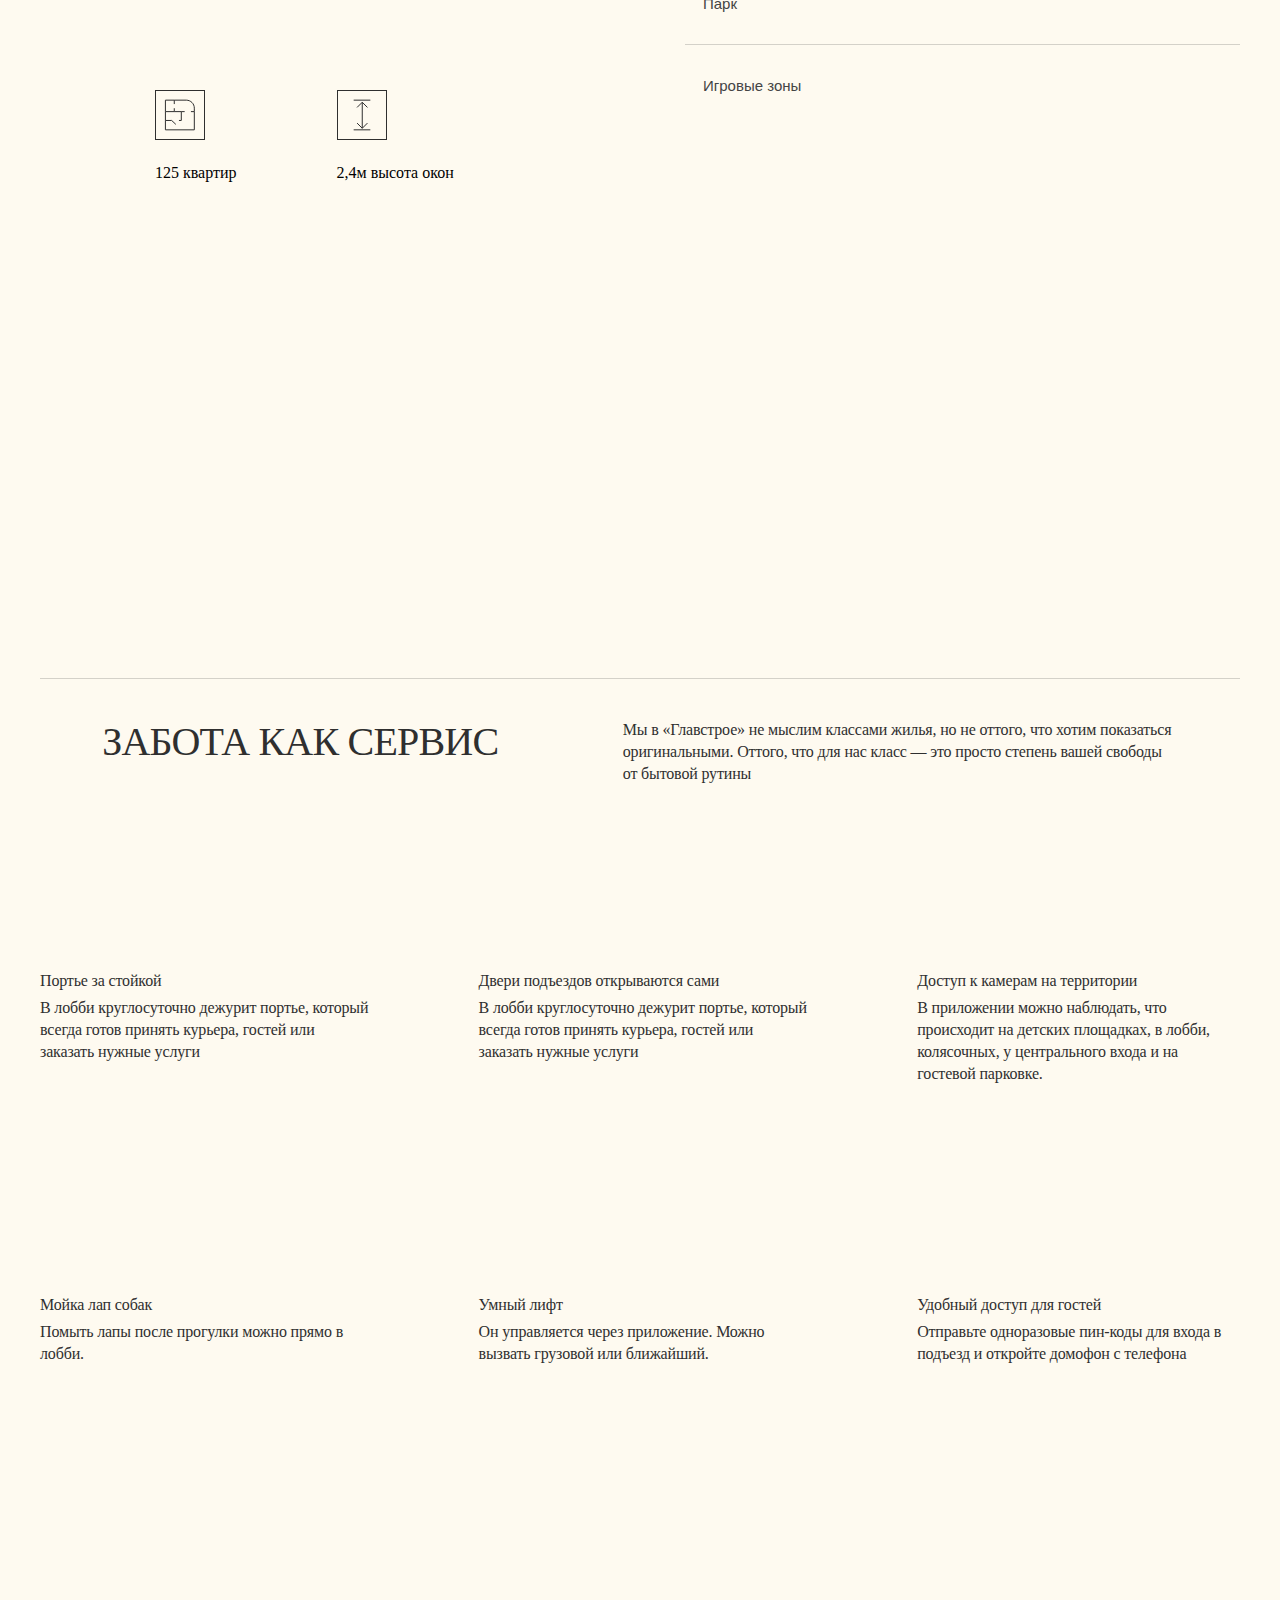
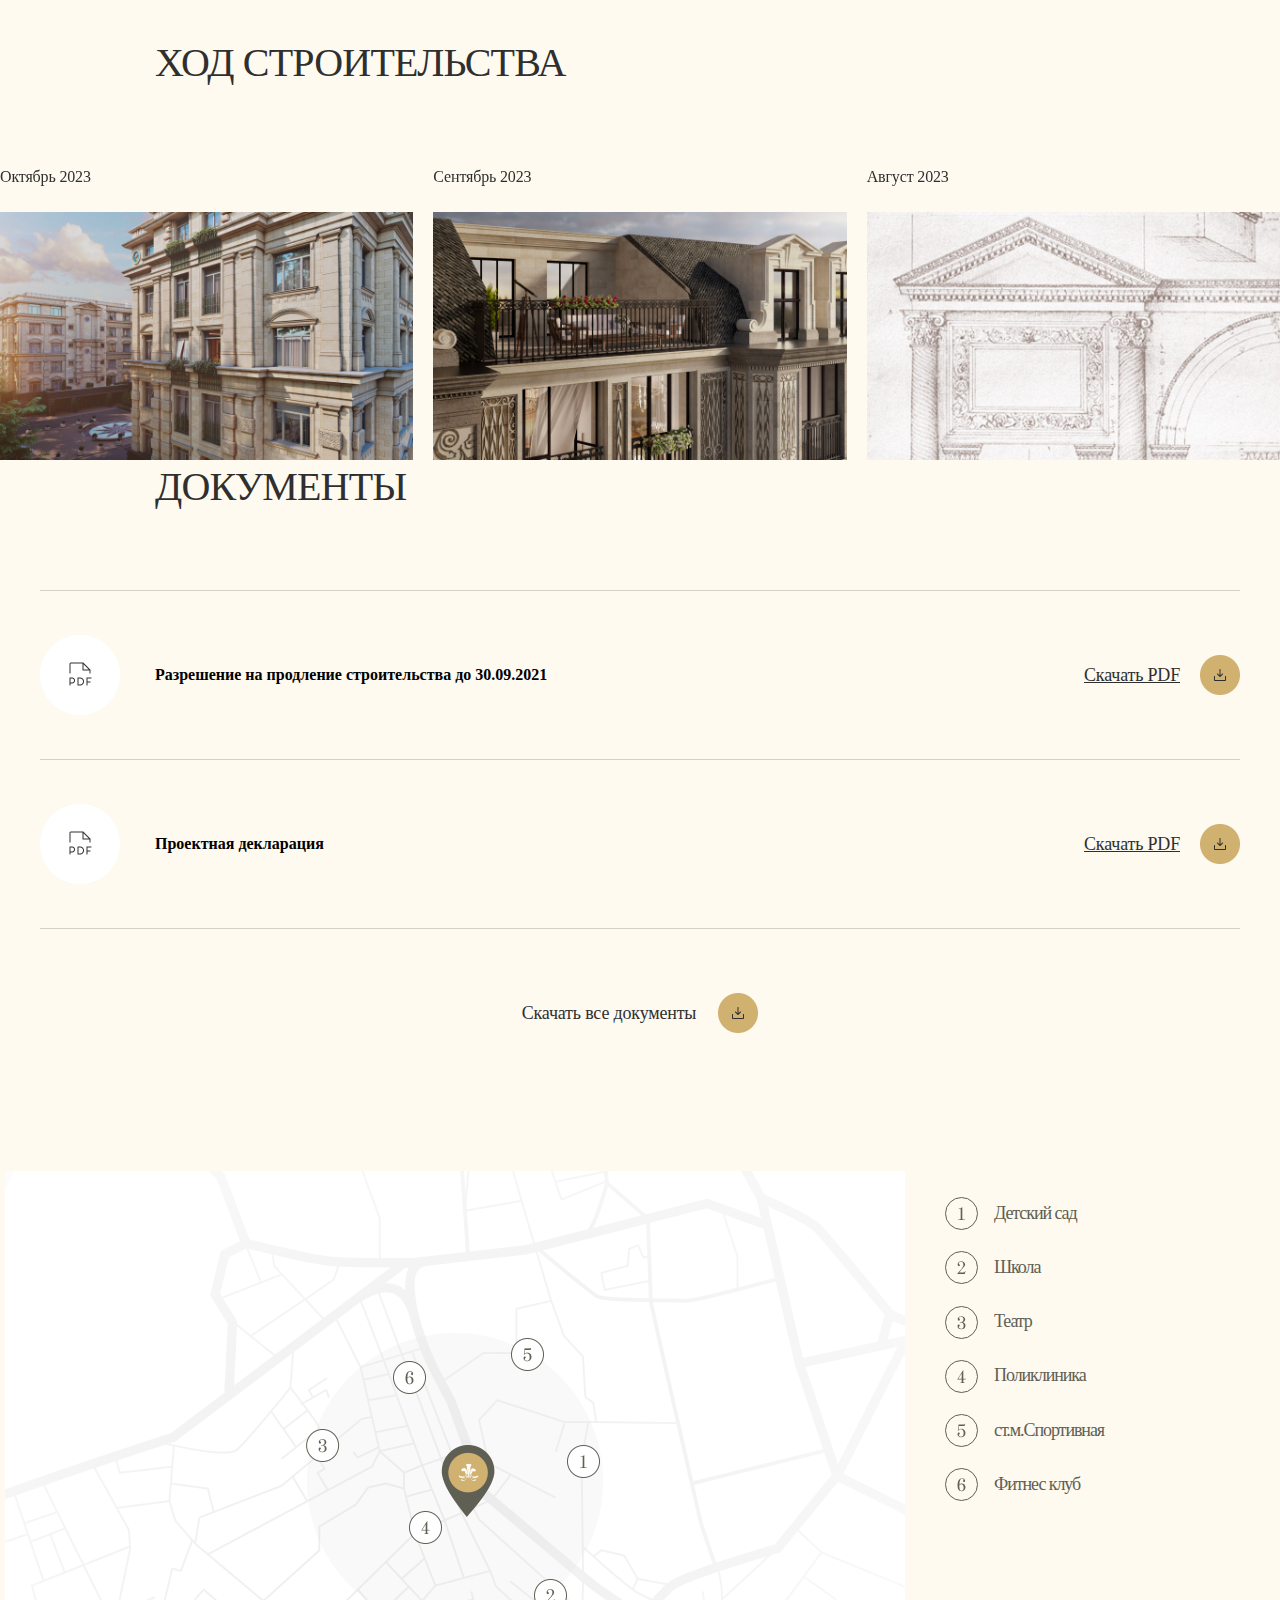
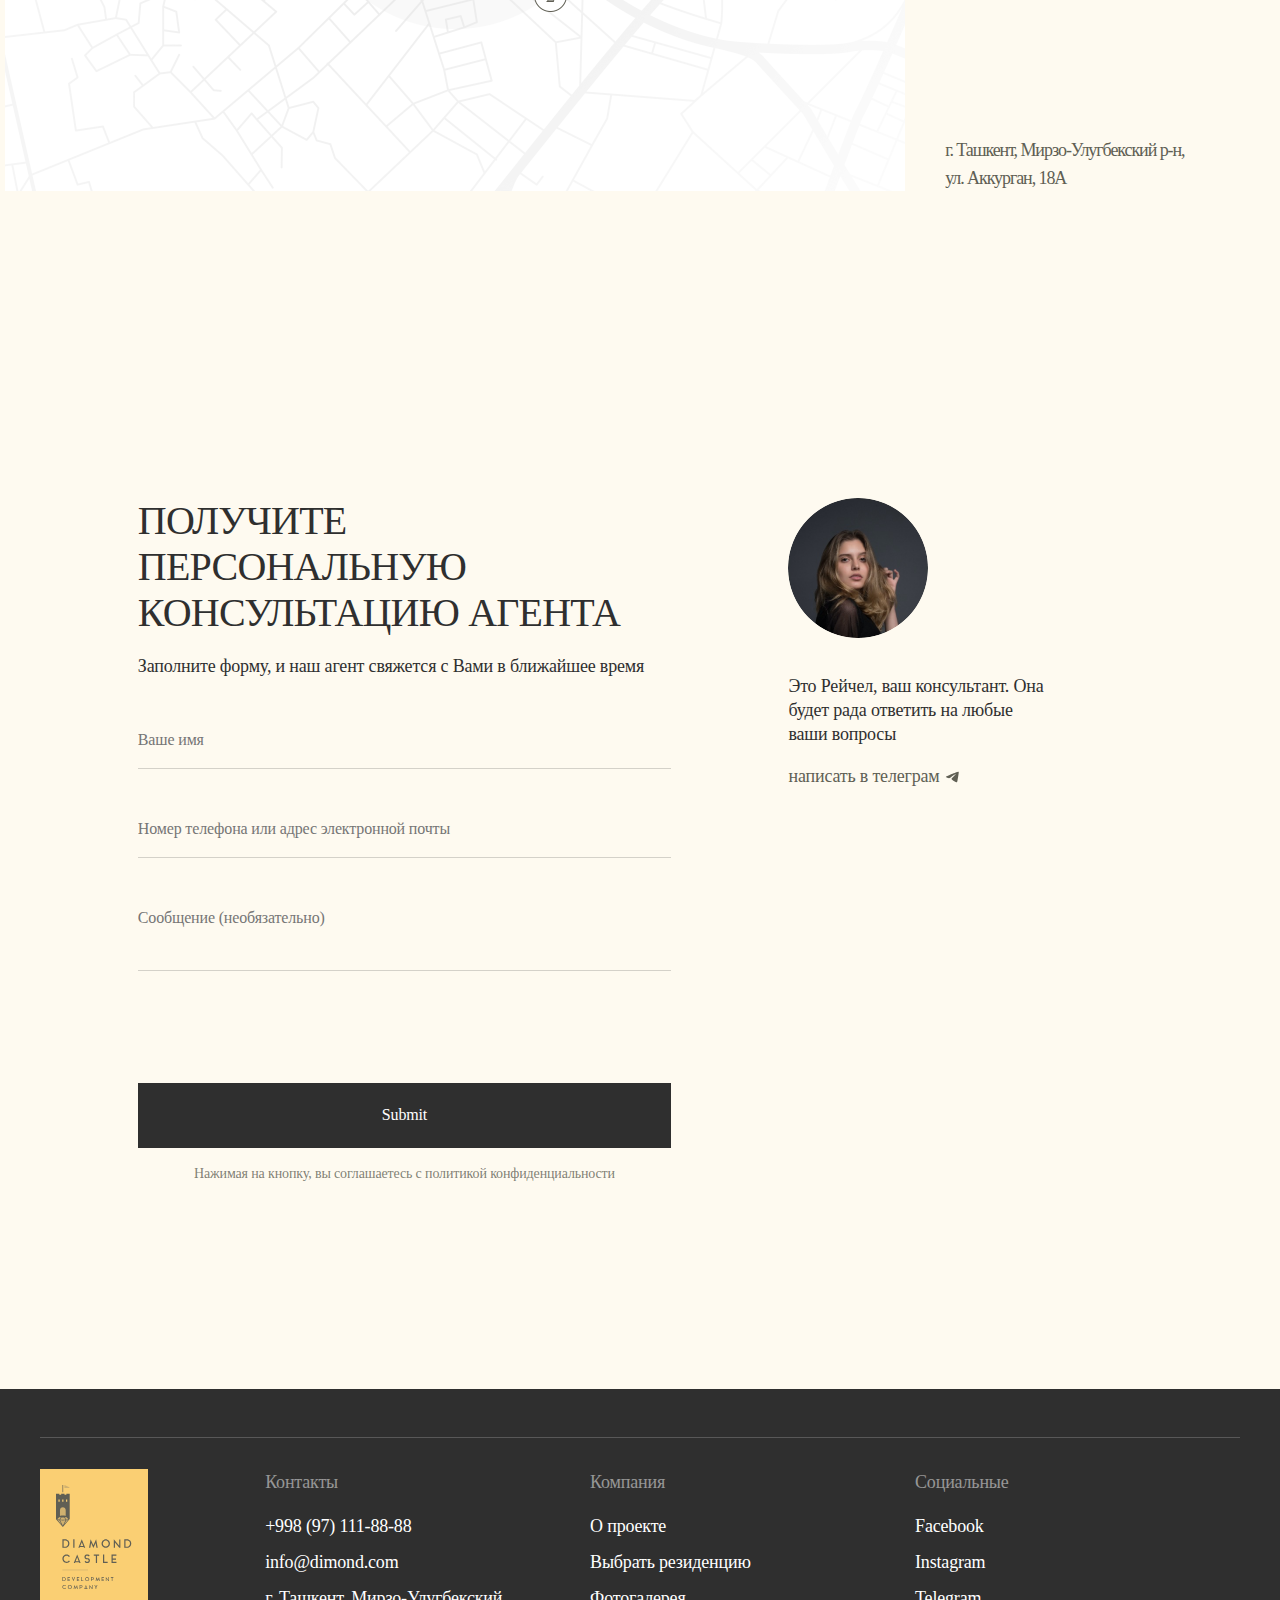
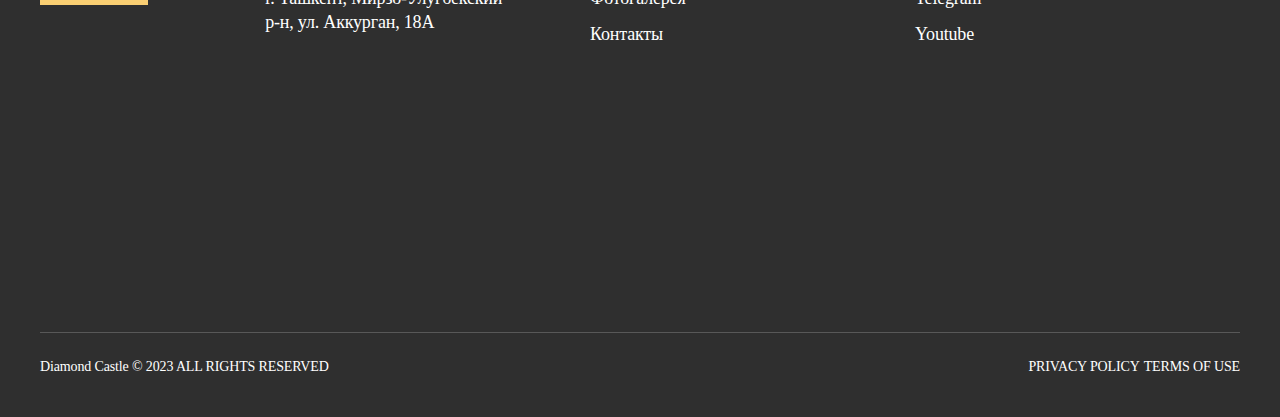
==== commit 75410083: "about page" ====
--- a/about.html
+++ b/about.html
@@ -4,6 +4,7 @@
 		<meta charset="UTF-8" />
 		<meta name="viewport" content="width=device-width, initial-scale=1.0" />
 		<link rel="stylesheet" href="style.css" />
+		<link rel="stylesheet" href="https://cdn.jsdelivr.net/npm/swiper@11/swiper-bundle.min.css" />
 		<title>About</title>
 	</head>
 	<body>
@@ -165,21 +166,118 @@
 
 				<div class="about-page-fifth-block">
 					<div class="about-page-fifth-block-wrap">
-						
-					</div>
-				</div>
-
-
-				<div class="about-page-fifth-block">
-					<div class="about-page-fifth-block-wrap">
-
-					</div>
-				</div>
-
-				
-				<div class="about-page-fifth-block">
-					<div class="about-page-fifth-block-wrap">
-
+						<div class="about-page-fifth-block-heading">
+							<div class="about-page-fifth-block-title"><h2>Забота как сервис</h2></div>
+							<div class="about-page-fifth-block-text"><p>Мы в «Главстрое» не мыслим классами жилья, но не оттого, что хотим показаться оригинальными. Оттого, что для нас класс — это просто степень вашей свободы от бытовой рутины</p></div>
+						</div>
+
+
+						<div class="about-page-fifth-block-grid-news">
+							<div class="about-page-fifth-block-grid-news-items">
+								<h3>Портье за стойкой</h3>
+								<p>В лобби круглосуточно дежурит портье, который всегда готов принять курьера, гостей или заказать нужные услуги</p>
+							</div>
+							<div class="about-page-fifth-block-grid-news-items">
+								<h3>Двери подъездов открываются сами</h3>
+								<p>В лобби круглосуточно дежурит портье, который всегда готов принять курьера, гостей или заказать нужные услуги</p>
+							</div>
+							<div class="about-page-fifth-block-grid-news-items">
+								<h3>Доступ к камерам на территории</h3>
+								<p>В приложении можно наблюдать, что происходит на детских площадках, в лобби, колясочных, у центрального входа и на гостевой парковке.</p>
+							</div>
+							<div class="about-page-fifth-block-grid-news-items">
+								<h3>Мойка лап собак</h3>
+								<p>Помыть лапы после прогулки можно прямо в лобби.</p>
+							</div>
+							<div class="about-page-fifth-block-grid-news-items">
+								<h3>Умный лифт</h3>
+								<p>Он управляется через приложение. Можно вызвать грузовой или ближайший.</p>
+							</div>
+							<div class="about-page-fifth-block-grid-news-items">
+								<h3>Удобный доступ для гостей</h3>
+								<p>Отправьте одноразовые пин-коды для входа в подъезд и откройте домофон с телефона</p>
+							</div>
+						</div>
+					</div>
+				</div>
+
+
+				<div class="about-page-sixth-block">
+					<div class="about-page-sixth-block-wrap">
+						<div class="about-page-sixth-block-title">
+							<h2>Ход строительства</h2>
+						</div>
+
+
+
+						<div class="swiper mySwiper">
+							<div class="swiper-wrapper">
+								<div class="swiper-slide">
+									<div class="swiper-slide-title"><h3>Октябрь 2023</h3></div>
+									<img src="images/aboutslide001.png" alt="">
+								</div>
+								<div class="swiper-slide">
+									<div class="swiper-slide-title"><h3>Сентябрь 2023</h3></div>
+									<img src="images/aboutslide002.png" alt="">
+								</div>
+								<div class="swiper-slide">
+									<div class="swiper-slide-title"><h3>Август 2023</h3></div>
+									<img src="images/aboutslide003.png" alt="">
+								</div>
+								<div class="swiper-slide">
+									<div class="swiper-slide-title"><h3>Октябрь 2023</h3></div>
+									<img src="images/aboutslide001.png" alt="">
+								</div>
+								<div class="swiper-slide">
+									<div class="swiper-slide-title"><h3>Октябрь 2023</h3></div>
+									<img src="images/aboutslide002.png" alt="">
+								</div>
+								<div class="swiper-slide">
+									<div class="swiper-slide-title"><h3>Октябрь 2023</h3></div>
+									<img src="images/aboutslide003.png" alt="">
+								</div>
+							</div>
+							<div class="arrows-swiper">
+								<div class="swiper-button-next"></div>
+								<div class="swiper-button-prev"></div>
+							</div>
+						</div>
+					</div>
+				</div>
+
+
+				<div class="about-page-seven-block">
+					<div class="about-page-seven-block-wrap">
+						<div class="about-page-seven-block-title">
+							<h2>Документы</h2>
+
+						</div>
+
+						<div class="about-page-seven-block-wrap-download">
+
+							<div class="about-page-seven-block-wrap-download-item">
+								<div class="about-page-seven-block-wrap-download-item-left">
+									<img src="images/pdf.png" alt="">
+									<h4>Разрешение на продление строительства до 30.09.2021</h4>
+								</div>
+								<div class="about-page-seven-block-wrap-download-item-right">
+									<a href="#">Скачать PDF <img src="images/download.png" alt=""></a>
+								</div>
+							</div>
+							<div class="about-page-seven-block-wrap-download-item">
+								<div class="about-page-seven-block-wrap-download-item-left">
+									<img src="images/pdf.png" alt="">
+									<h4>Проектная декларация</h4>
+								</div>
+								<div class="about-page-seven-block-wrap-download-item-right">
+									<a href="#">Скачать PDF <img src="images/download.png" alt=""></a>
+								</div>
+							</div>
+
+
+						</div>
+
+						<div class="download-all-documents"><a href="#">Скачать все документы<img src="images/download.png" alt=""></a></div>
 					</div>
 				</div>
 
@@ -352,5 +450,34 @@
 				});
 			}
 		</script>
+
+		 <!-- Swiper JS -->
+		 <script src="https://cdn.jsdelivr.net/npm/swiper@11/swiper-bundle.min.js"></script>
+
+		 <!-- Initialize Swiper -->
+		 <script>
+			 var swiper = new Swiper(".mySwiper", {
+				 slidesPerView: 1,
+				 spaceBetween: 10,
+				 pagination: {
+					 el: ".swiper-pagination",
+					 clickable: true,
+				 },
+				 breakpoints: {
+					 640: {
+						 slidesPerView: 1,
+						 spaceBetween: 10,
+					 },
+					 768: {
+						 slidesPerView: 2,
+						 spaceBetween: 20,
+					 },
+					 1024: {
+						 slidesPerView: 3,
+						 spaceBetween: 20,
+					 },
+				 },
+			 });
+		 </script>
 	</body>
 </html>
--- a/style.css
+++ b/style.css
@@ -1648,7 +1648,7 @@
 	display: flex;
 	align-items: center;
 }
-.logo-transparent-about img{
+.logo-transparent-about img {
 	position: absolute;
 	top: 24px;
 }
@@ -1656,9 +1656,9 @@
 /* choosing-apartment end */
 
 /* about page start */
-.about-page{
+.about-page {
 	position: relative;
-	background: var(--FEFAF0, #FEFAF0);
+	background: var(--FEFAF0, #fefaf0);
 }
 .about-page-banner {
 	position: relative;
@@ -1679,7 +1679,7 @@
 	backdrop-filter: blur(5.5px);
 }
 
-.about-page-banner-text{
+.about-page-banner-text {
 	height: calc(100% - 64px);
 	display: flex;
 	flex-direction: column;
@@ -1714,33 +1714,33 @@
 	max-width: 440px;
 	text-align: center;
 }
-.about-page-banner::after{
+.about-page-banner::after {
 	content: '';
 	width: 100%;
 	max-width: 1304px;
 	height: 1px;
-	background-color: rgba(255, 255, 255, 0.30);
+	background-color: rgba(255, 255, 255, 0.3);
 	position: absolute;
 	right: 0;
 	bottom: 130px;
 }
-.about-page-banner::before{
+.about-page-banner::before {
 	content: '';
 	width: 1px;
 	height: 100%;
-	background-color: rgba(255, 255, 255, 0.30);
+	background-color: rgba(255, 255, 255, 0.3);
 	position: absolute;
 	left: 135px;
 }
 
-.about-page-second-block{
+.about-page-second-block {
 	position: relative;
 }
-.about-page-second-block-left{
+.about-page-second-block-left {
 	margin-left: 9.29%;
 }
-.about-page-second-block-left-title h2{
-	color: var(--2F2F2F, #2F2F2F);
+.about-page-second-block-left-title h2 {
+	color: var(--2F2F2F, #2f2f2f);
 	font-family: Panama Demo;
 	font-size: 40px;
 	font-style: normal;
@@ -1750,68 +1750,68 @@
 	text-transform: uppercase;
 	margin-bottom: 251px;
 }
-.about-page-second-block-left-body p{
-	color: var(--2F2F2F, #2F2F2F);
-text-align: justify;
-font-family: Helvetica Neue;
-font-size: 16px;
-font-style: normal;
-font-weight: 400;
-line-height: 22px; /* 137.5% */
-letter-spacing: -0.16px;
-border-top: 1px solid rgba(47, 47, 47, 0.20);
-max-width: 555px;
-}
-.about-page-second-block-left-bottom{
+.about-page-second-block-left-body p {
+	color: var(--2F2F2F, #2f2f2f);
+	text-align: justify;
+	font-family: Helvetica Neue;
+	font-size: 16px;
+	font-style: normal;
+	font-weight: 400;
+	line-height: 22px; /* 137.5% */
+	letter-spacing: -0.16px;
+	border-top: 1px solid rgba(47, 47, 47, 0.2);
+	max-width: 555px;
+}
+.about-page-second-block-left-bottom {
 	display: flex;
 	align-items: center;
 	justify-content: space-between;
 	height: 100%;
 }
-.about-page-second-block-left-bottom span{
-	color: var(--605F54, #605F54);
-text-align: justify;
-font-family: Helvetica Neue;
-font-size: 16px;
-font-style: normal;
-font-weight: 400;
-line-height: 22px; /* 137.5% */
-letter-spacing: -0.16px;
-}
-.about-page-second-block-right img{
+.about-page-second-block-left-bottom span {
+	color: var(--605F54, #605f54);
+	text-align: justify;
+	font-family: Helvetica Neue;
+	font-size: 16px;
+	font-style: normal;
+	font-weight: 400;
+	line-height: 22px; /* 137.5% */
+	letter-spacing: -0.16px;
+}
+.about-page-second-block-right img {
 	width: 100%;
 	max-width: 595px;
 }
 
-.about-page-second-block-wrap{
+.about-page-second-block-wrap {
 	display: flex;
 	justify-content: space-between;
 	padding-bottom: 194px;
 }
 
-.about-page-thrid-block{
+.about-page-thrid-block {
 	padding-bottom: 160px;
 }
 
-.about-page-thrid-block-wrap{
+.about-page-thrid-block-wrap {
 	display: flex;
 	justify-content: space-between;
 	margin-left: 9.29%;
 }
 
-.about-page-thrid-block-wrap-left img{
+.about-page-thrid-block-wrap-left img {
 	width: 100%;
 	max-width: 440px;
 }
 
-.about-page-thrid-block-wrap-right img{
+.about-page-thrid-block-wrap-right img {
 	width: 100%;
 	max-width: 555px;
 	margin-right: 40px;
 }
 
-.about-page-thrid-block-wrap-right p{
-	color: var(--2F2F2F, #2F2F2F);
+.about-page-thrid-block-wrap-right p {
+	color: var(--2F2F2F, #2f2f2f);
 	text-align: justify;
 	font-family: Helvetica Neue;
 	font-size: 16px;
@@ -1822,16 +1822,16 @@
 	margin-bottom: 40px;
 	max-width: 440px;
 }
-.about-page-thrid-block-wrap-left{
-	display: flex;
-	align-items: center;
-}
-
-.about-page-fourth-block-wrap{
+.about-page-thrid-block-wrap-left {
+	display: flex;
+	align-items: center;
+}
+
+.about-page-fourth-block-wrap {
 	height: 100vh;
 }
-.about-page-fourth-block-title h2{
-	color: var(--2F2F2F, #2F2F2F);
+.about-page-fourth-block-title h2 {
+	color: var(--2F2F2F, #2f2f2f);
 	font-family: Panama Demo;
 	font-size: 40px;
 	font-style: normal;
@@ -1842,63 +1842,219 @@
 	margin-bottom: 56px;
 	margin-left: 9.29%;
 }
-.about-page-fourth-block-p img{
+.about-page-fourth-block-p img {
 	margin-bottom: 20px;
 }
 
-.about-page-fourth-block-wrap-inner-content{
+.about-page-fourth-block-wrap-inner-content {
 	width: 555px;
 }
 
-.about-page-fourth-block-wrap-inner-content-grid{
+.about-page-fourth-block-wrap-inner-content-grid {
 	/* margin-left: 9.29%; */
 	display: grid;
-  grid-template-columns: auto auto;
+	grid-template-columns: auto auto;
 	row-gap: 80px;
 	column-gap: 100px;
 	height: 340px;
 }
 
-
-.about-page-fourth-block-wrap-inner{
+.about-page-fourth-block-wrap-inner {
 	display: flex;
 	justify-content: space-between;
 	padding: 0 40px 0 155px;
 }
 .about-page-accordion {
-  background-color: #FEFAF0;
-  color: #444;
-  cursor: pointer;
-  padding: 32px 18px;
-  width: 100%;
-  border: none;
-  text-align: left;
-  outline: none;
-  font-size: 15px;
-  transition: 0.4s;
+	background-color: #fefaf0;
+	color: #444;
+	cursor: pointer;
+	padding: 32px 18px;
+	width: 100%;
+	border: none;
+	text-align: left;
+	outline: none;
+	font-size: 15px;
+	transition: 0.4s;
 	box-sizing: border-box;
 
-	border-top: 1px solid rgba(47, 47, 47, 0.20);
-
-}
-
-.about-page-accordion:last-child{
-	border-bottom: 1px solid rgba(47, 47, 47, 0.20);
-}
-
+	border-top: 1px solid rgba(47, 47, 47, 0.2);
+}
+
+.about-page-accordion:last-child {
+	border-bottom: 1px solid rgba(47, 47, 47, 0.2);
+}
 
 .about-page-panel {
-  padding: 0 18px 32px 0;
-  display: none;
-  background-color: #FEFAF0;
-  overflow: hidden;
-}
-.about-page-panel p{
-	background-color: #FEFAF0;
+	padding: 0 18px 32px 0;
+	display: none;
+	background-color: #fefaf0;
+	overflow: hidden;
+}
+.about-page-panel p {
+	background-color: #fefaf0;
 	padding-bottom: 24px;
 }
 /* about page end */
 
+.about-page-fifth-block-title h2,
+.about-page-sixth-block-title h2,
+.about-page-seven-block-title h2 {
+	color: var(--2F2F2F, #2f2f2f);
+	font-family: Panama Demo;
+	font-size: 40px;
+	font-style: normal;
+	font-weight: 400;
+	line-height: 46px; /* 115% */
+	letter-spacing: -0.8px;
+	text-transform: uppercase;
+}
+
+.about-page-fifth-block-wrap {
+	border-top: 1px solid rgba(47, 47, 47, 0.2);
+	padding-top: 40px;
+	margin: 0 40px;
+}
+
+.about-page-fifth-block-text p {
+	color: var(--2F2F2F, #2f2f2f);
+	font-family: Helvetica Neue;
+	font-size: 16px;
+	font-style: normal;
+	font-weight: 400;
+	line-height: 22px; /* 137.5% */
+	letter-spacing: -0.16px;
+	max-width: 555px;
+}
+.about-page-fifth-block-heading {
+	display: flex;
+	justify-content: space-around;
+	margin-bottom: 185px;
+}
+.about-page-fifth-block-grid-news-items h3 {
+	color: var(--2F2F2F, #2f2f2f);
+	font-family: Helvetica Neue;
+	font-size: 16px;
+	font-style: normal;
+	font-weight: 500;
+	line-height: 22px; /* 137.5% */
+	letter-spacing: -0.16px;
+	margin-bottom: 5px;
+}
+.about-page-fifth-block-grid-news-items p {
+	color: var(--2F2F2F, #2f2f2f);
+	font-family: Helvetica Neue;
+	font-size: 16px;
+	font-style: normal;
+	font-weight: 400;
+	line-height: 22px; /* 137.5% */
+	letter-spacing: -0.16px;
+}
+
+.about-page-fifth-block-grid-news-items {
+	max-width: 330px;
+}
+
+.about-page-fifth-block-grid-news {
+	display: grid;
+	grid-template-columns: auto auto auto;
+	row-gap: 209px;
+	column-gap: 109px;
+	justify-content: center;
+}
+
+.about-page-fifth-block {
+	padding-bottom: 275px;
+}
+.about-page-seven-block-title h2 {
+	padding-bottom: 80px;
+	margin-left: 155px;
+}
+
+.about-page-fifth-block {
+	background-color: var(--FEFAF0, #fefaf0);
+}
+.about-page-seven-block-wrap-download {
+	padding: 0 40px;
+	margin-bottom: 64px;
+}
+.about-page-seven-block-wrap-download-item:last-child{
+	border-bottom: 1px solid rgba(47, 47, 47, 0.2);
+}
+.about-page-seven-block-wrap-download-item {
+	display: flex;
+	align-items: center;
+	justify-content: space-between;
+	border-top: 1px solid rgba(47, 47, 47, 0.2);
+	padding: 44px 0;
+}
+.about-page-seven-block-wrap-download-item-left{
+	display: flex;
+	align-items: center;
+}
+.about-page-seven-block-wrap-download-item-left img {
+	width: 80px;
+	height: 80px;
+	margin-right: 35px;
+}
+.about-page-seven-block-wrap-download-item-right a img{
+	margin-left: 20px;
+	width: 40px;
+	height: 40px;
+}
+.about-page-seven-block-wrap-download-item-right a{
+	display: flex;
+	align-items: center;
+
+	color: var(--2F2F2F, #2F2F2F);
+	text-align: right;
+	font-family: Helvetica Neue;
+	font-size: 18px;
+	font-style: normal;
+	font-weight: 400;
+	line-height: 24px; /* 133.333% */
+	letter-spacing: -0.18px;
+	text-decoration-line: underline;
+}
+
+.download-all-documents a{
+	color: var(--2F2F2F, #2F2F2F);
+	font-family: Helvetica Neue;
+	font-size: 18px;
+	font-style: normal;
+	font-weight: 400;
+	line-height: 24px; /* 133.333% */
+	letter-spacing: -0.18px;
+	display: flex;
+    align-items: center;
+    justify-content: center;
+		text-decoration: none;
+}
+.download-all-documents a img{
+	margin-left: 22px;
+	width: 40px;
+	height: 40px;
+}
+
+.about-page-sixth-block-title h2{
+	margin-left: 155px;
+	margin-bottom: 80px;
+}
+
+.swiper-slide-title h3{
+	color: var(--2F2F2F, #2F2F2F);
+	font-family: Helvetica Neue;
+	font-size: 16px;
+	font-style: normal;
+	font-weight: 400;
+	line-height: 22px; /* 137.5% */
+	letter-spacing: -0.16px;
+	margin-bottom: 24px;
+}
+
+
+.arrows-swiper{
+	display: none;
+}
 /* 1200 */
 @media (max-width: 75em) {
 	.footer-inner .footer-inner-menu {
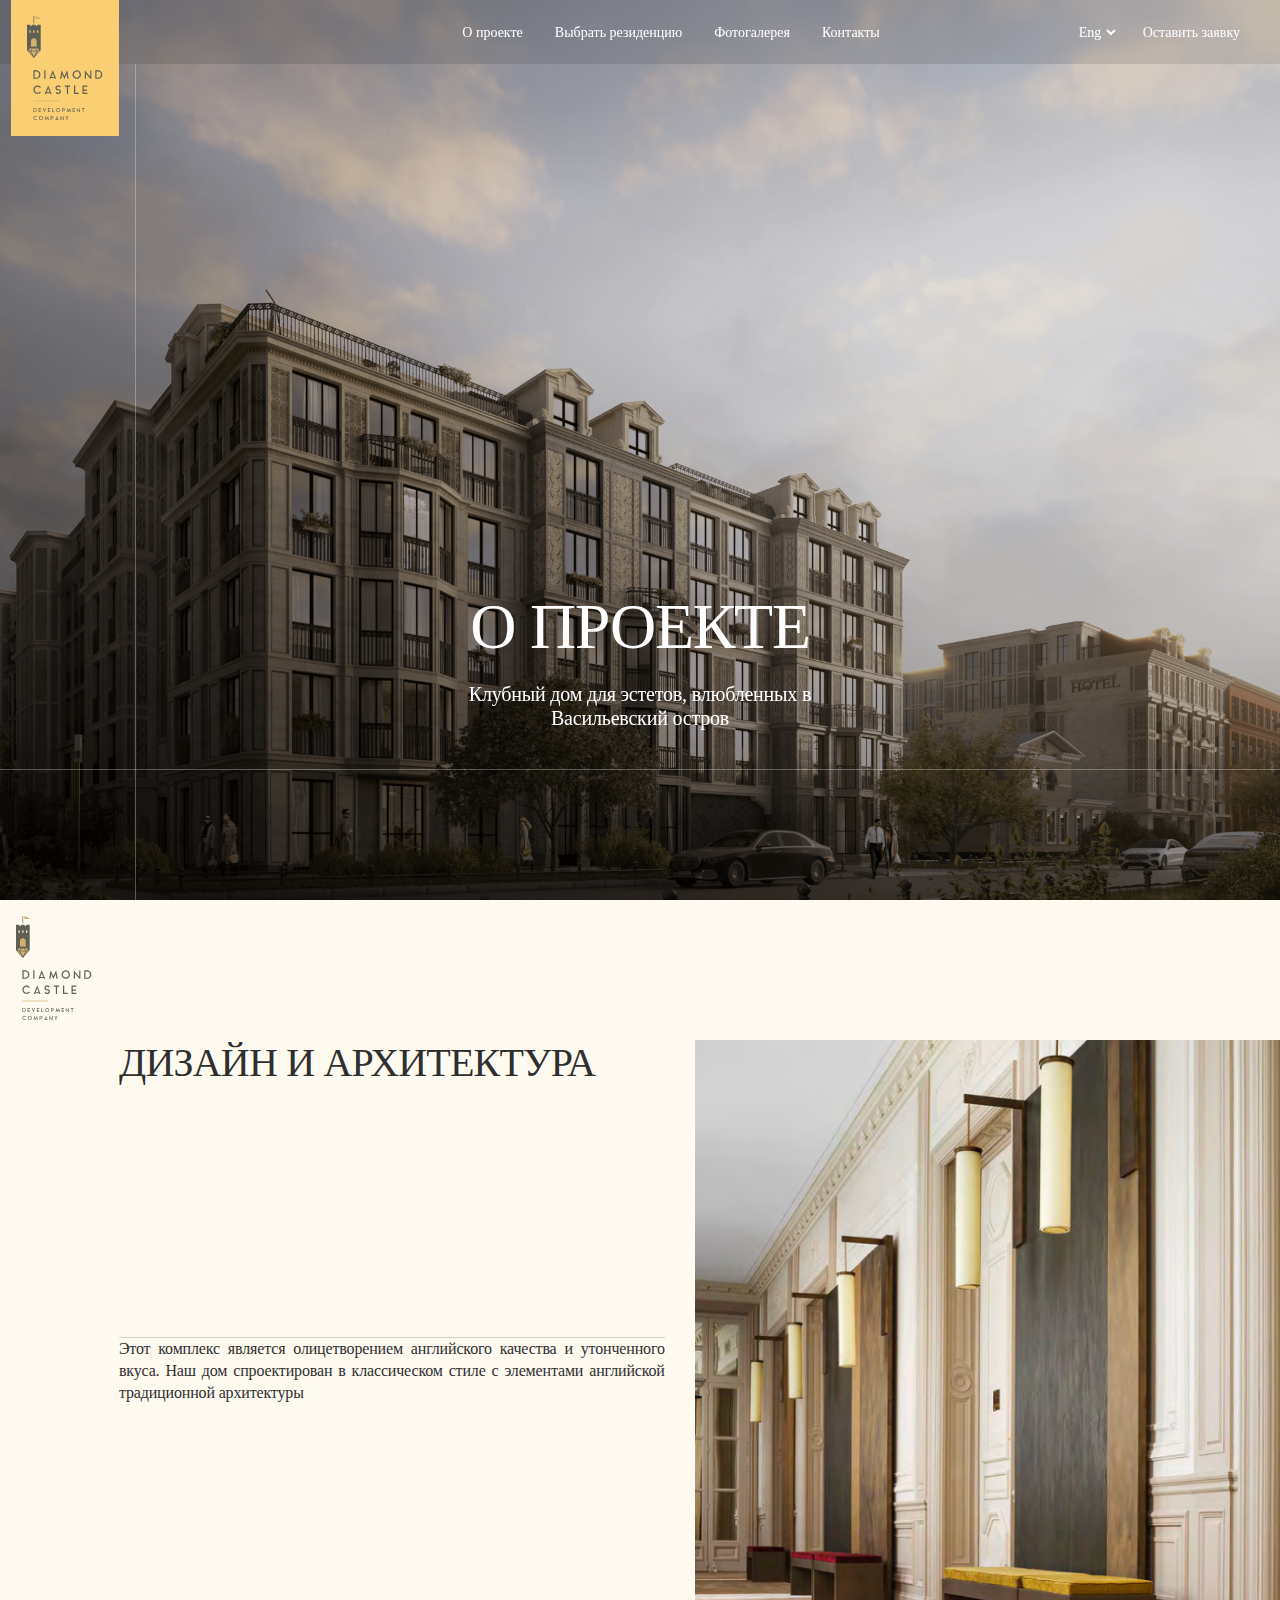
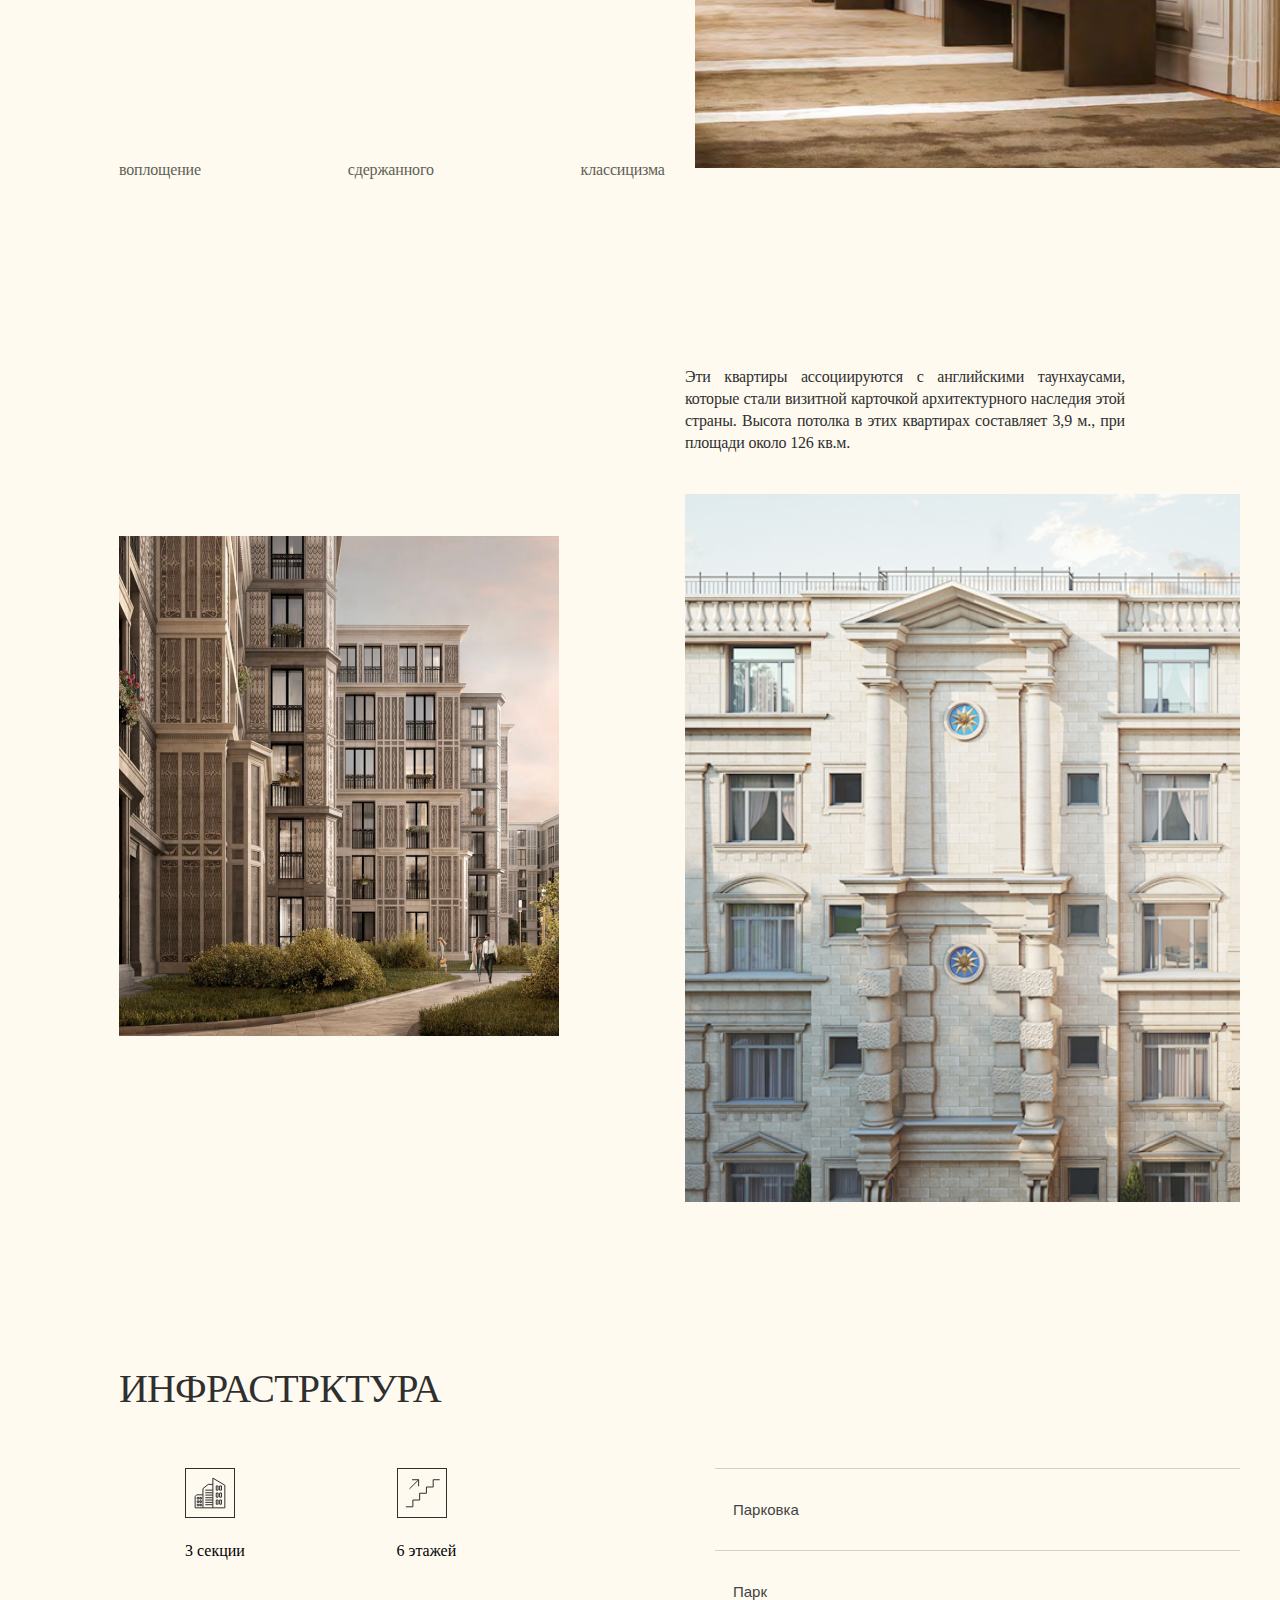
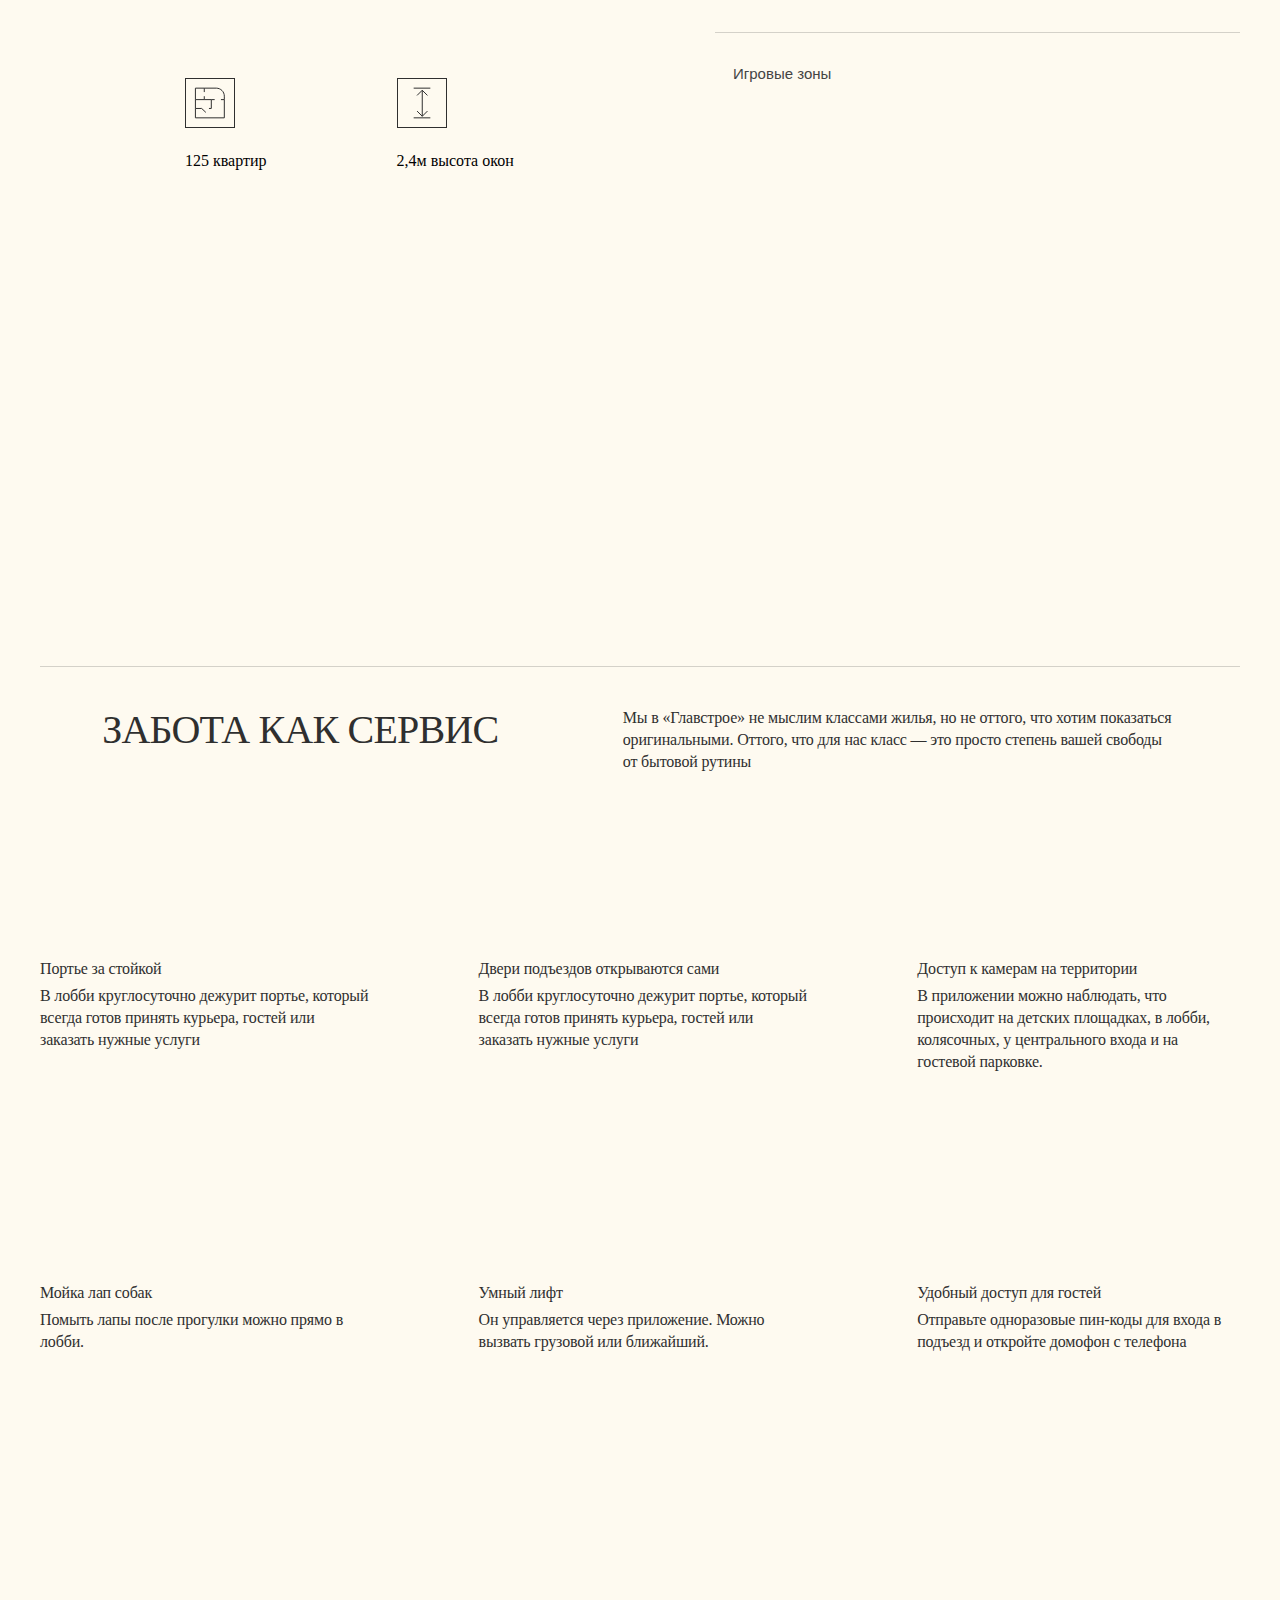
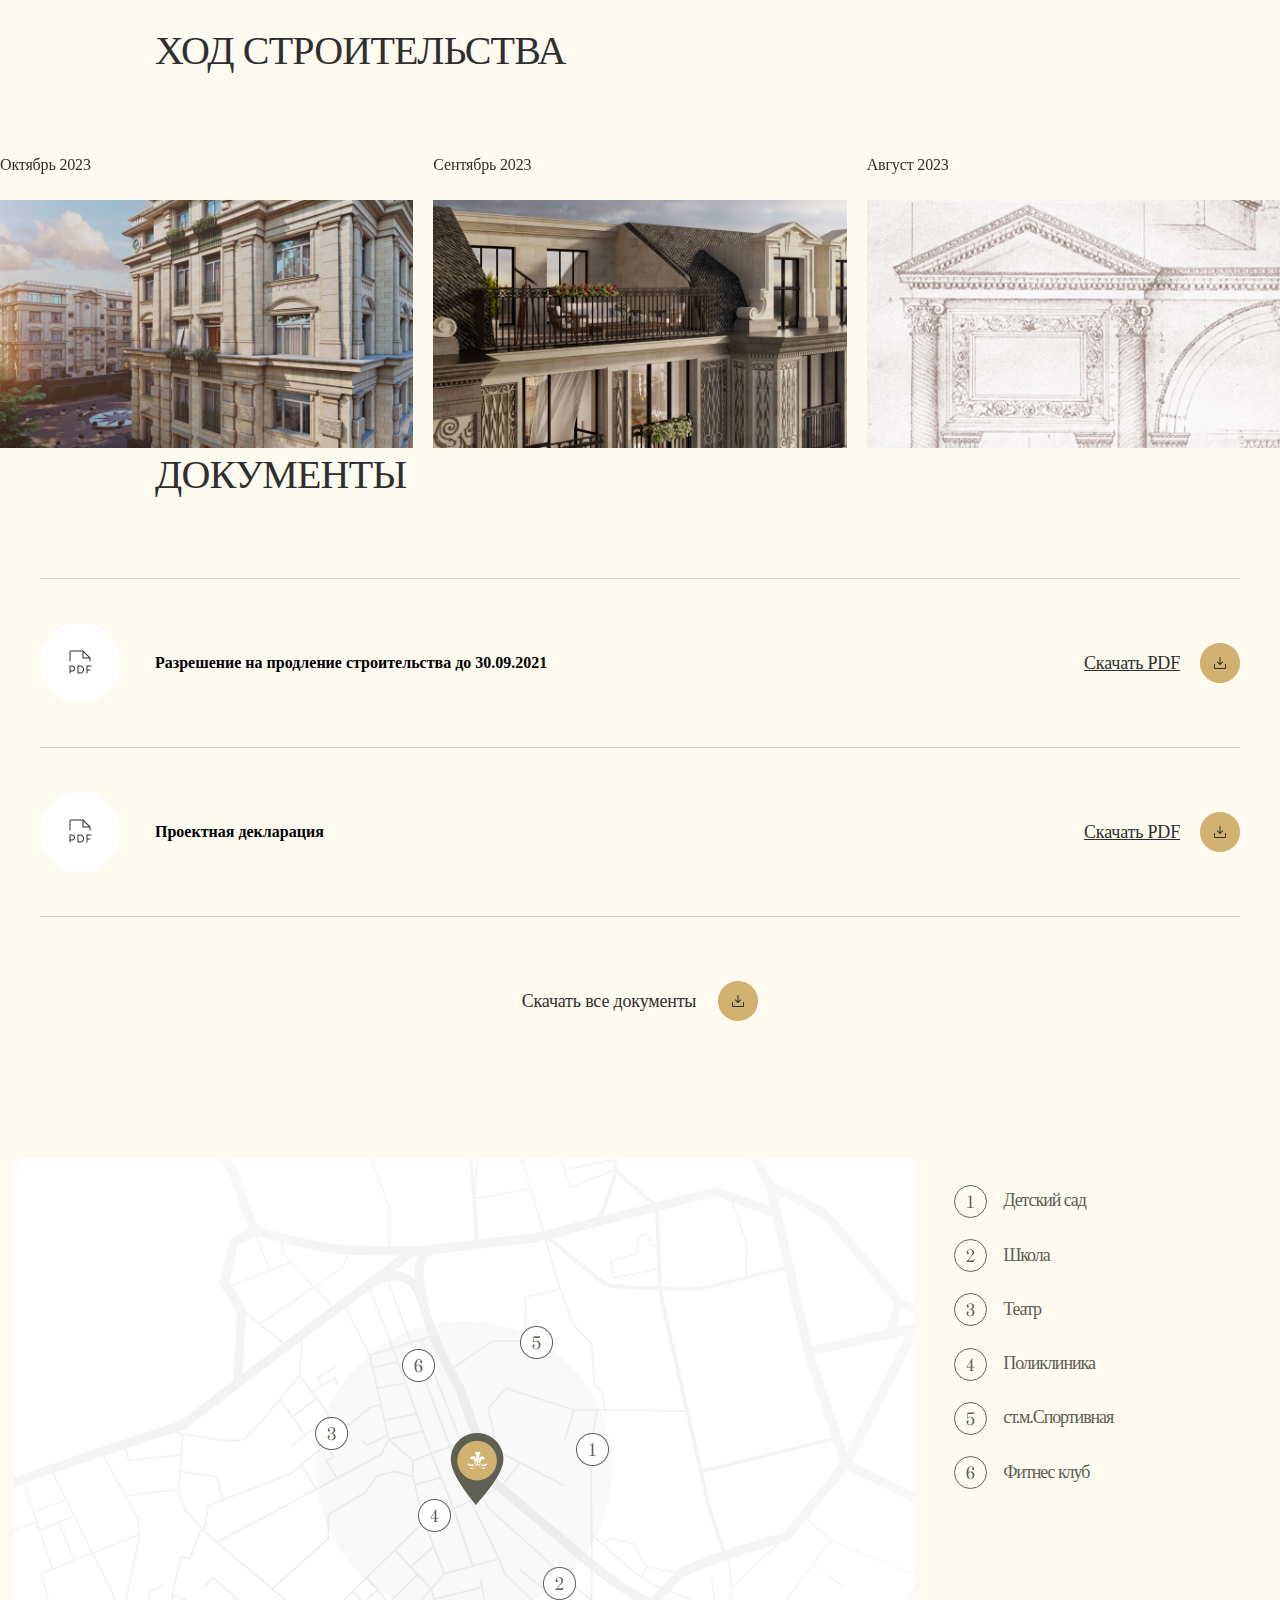
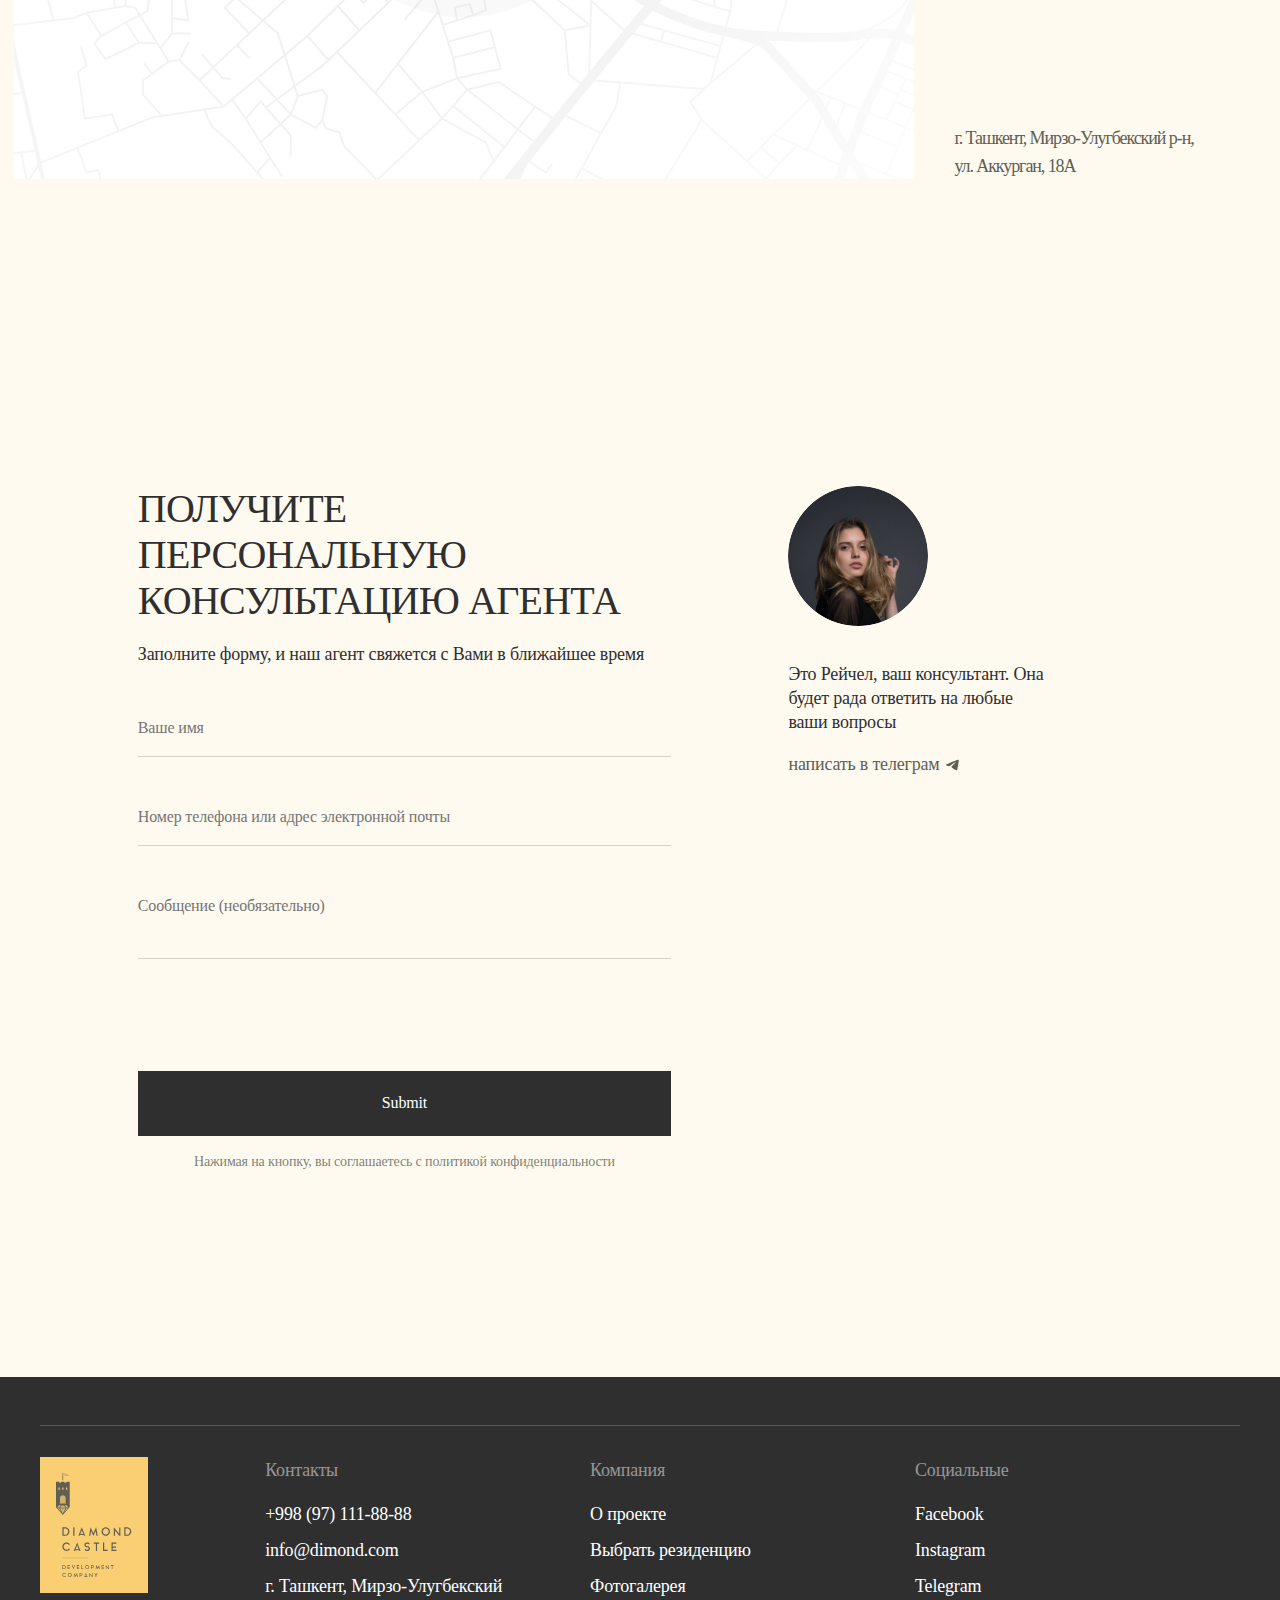
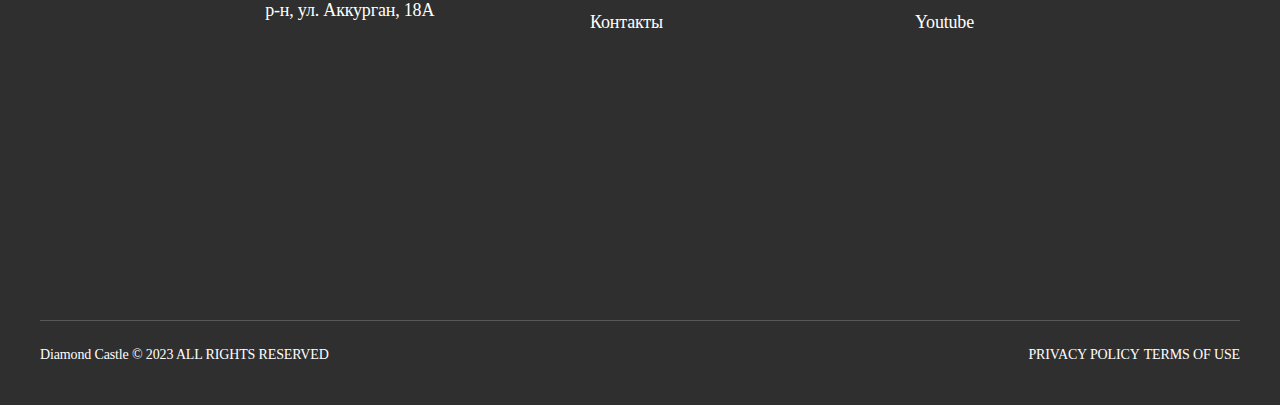
==== commit c99f4846: "finish page abput" ====
--- a/about.html
+++ b/about.html
@@ -4,12 +4,52 @@
 		<meta charset="UTF-8" />
 		<meta name="viewport" content="width=device-width, initial-scale=1.0" />
 		<link rel="stylesheet" href="style.css" />
+		<link rel="stylesheet" href="response.css" />
 		<link rel="stylesheet" href="https://cdn.jsdelivr.net/npm/swiper@11/swiper-bundle.min.css" />
 		<title>About</title>
 	</head>
 	<body>
 		<div class="about-page">
 			<div class="about-page-wrap">
+
+				<nav role="navigation" class="navigation-mobile">
+					<div id="menuToggle">
+						<input type="checkbox" />
+						<span></span>
+						<span></span>
+						<span></span>
+						<ul id="menu">
+							<li><a href="#">О проекте</a></li>
+							<li><a href="/planning.html">Выбрать резиденцию</a></li>
+							<li><a href="/photo-gallery.html">Фотогалерея</a></li>
+							<li><a href="/contacts.html">Контакты</a></li>
+	
+								<li><a href="#">Оставить заявку</a></li>
+								<li>
+								<form class="language-picker language-picker-contact-page">
+									<select
+										name="language-picker-select"
+										id="language-picker-select"
+									>
+										<option value="eng" selected>Eng</option>
+										<option value="russ">Ру</option>
+										<option value="uzb">Uzb</option>
+									</select>
+								</form>
+							</li>
+						</ul>
+					</div>
+					<div class="mobile-logo">
+						<img
+							class="logo-transparent-mobile"
+							src="images/icons/Logo-transparent.svg"
+							alt=""
+						/>
+					</div>
+				</nav>
+
+
+
 				<div class="about-page-banner">
 					<img class="logo-yellow" src="images/icons/logo-yellow.svg" alt="" />
 					<div class="about-page-header">
--- a/style.css
+++ b/style.css
@@ -356,6 +356,7 @@
 .page-11-wrapper-map {
 	width: 73%;
 	padding-right: 20px;
+	box-sizing: border-box;
 }
 .page-11-wrapper-map-block {
 	width: 56.25rem;
@@ -366,6 +367,7 @@
 	padding-left: 20px;
 	width: 27%;
 	height: 100%;
+	box-sizing: border-box;
 }
 .page-11-wrapper-desc-wrap {
 	height: 100%;
@@ -961,6 +963,7 @@
 .page-9-custom-slider-main #main_image {
 	background-image: url(images/slider001.png);
 	background-repeat: no-repeat;
+	background-position: center;
 	background-size: cover;
 	width: 555px;
 	height: 660px;
@@ -994,7 +997,7 @@
 	top: 0;
 	left: 11px;
 	width: 108px;
-	height: 100%;
+	/* height: 100%; */
 }
 .contacts-page-main-cont {
 	height: 100vh;
@@ -1135,6 +1138,7 @@
 }
 .planning-page-main-block-top-left {
 	padding-bottom: 87px;
+	width: 100%;
 }
 .planning-page-main-block-top-left-top {
 	display: flex;
@@ -1204,7 +1208,8 @@
 	border: 1px solid #fff;
 }
 .planning-page-main-block-top-right-wrap-desc-item {
-	width: 440px;
+	width: 100%;
+	max-width: 440px;
 	padding: 16px 0;
 	border-bottom: 1px solid rgba(47, 47, 47, 0.2);
 	display: flex;
@@ -1243,6 +1248,7 @@
 	align-items: center;
 	justify-content: space-between;
 	height: 100%;
+	margin-top: 36px;
 }
 .accordion-wrap {
 	max-width: 220px;
@@ -1273,6 +1279,7 @@
 	flex-direction: row;
 	margin-left: 0;
 	column-gap: 20px;
+	max-width: 860px;
 }
 /* Plannig page end */
 
@@ -1738,6 +1745,7 @@
 }
 .about-page-second-block-left {
 	margin-left: 9.29%;
+	margin-right: 30px;
 }
 .about-page-second-block-left-title h2 {
 	color: var(--2F2F2F, #2f2f2f);
@@ -2055,6 +2063,88 @@
 .arrows-swiper{
 	display: none;
 }
+
+
+.page-8-wrapper-top h3{
+	color: var(--2F2F2F, #2F2F2F);
+font-family: Panama Demo;
+font-size: 40px;
+font-style: normal;
+font-weight: 400;
+line-height: 46px; /* 115% */
+letter-spacing: -0.8px;
+text-transform: uppercase;
+margin-left: 14%;
+}
+.page-8-wrapper-top h4{
+	color: var(--2F2F2F, #2F2F2F);
+font-family: Helvetica Neue;
+font-size: 18px;
+font-style: normal;
+font-weight: 400;
+line-height: 24px; /* 133.333% */
+letter-spacing: -0.18px;
+max-width: 245px;
+}
+.page-8-wrapper-top a{
+	color: var(--2F2F2F, #2F2F2F);
+text-align: right;
+font-family: Helvetica Neue;
+font-size: 18px;
+font-style: normal;
+font-weight: 400;
+line-height: 24px; /* 133.333% */
+letter-spacing: -0.18px;
+text-decoration-line: underline;
+display: flex;
+    align-items: center;
+		padding-right: 40px;
+}
+.page-8-wrapper-top a img{
+	width: 40px;
+	height: 40px;
+	margin-left: 20px;
+}
+.page-8{
+	align-items: baseline!important;
+}
+.page-8-wrapper{
+	width: 100%;
+}
+.page-8-wrapper-top{
+	display: flex;
+	align-items: center;
+	justify-content: space-between;
+	margin-top: 50px;
+	width: 100%;
+	margin-bottom: 48px;
+}
+.page-8-wrapper-slider{
+	padding-top: 80px;
+	border-top: 1px solid rgba(47, 47, 47, 0.20);
+	margin: 0 40px 0 40px;
+}
+
+.cover-arr{
+	height: 148px;
+	display: flex;
+	width: 100%;
+	align-items: center;
+	justify-content: center;
+	position: relative;
+}
+ .arrow.arrow-left {
+	margin-right: 90px;
+    margin-top: auto;
+	/* position: absolute;
+  left: 0; */
+}
+ .arrow.arrow-right {
+	margin-top: auto;
+	/* position: absolute;
+  right: 0; */
+}
+
 /* 1200 */
 @media (max-width: 75em) {
 	.footer-inner .footer-inner-menu {
--- a/response.css
+++ b/response.css
@@ -0,0 +1,409 @@
+.navigation-mobile {
+	display: none;
+}
+a {
+	text-decoration: none;
+	color: #1e1e23;
+	opacity: 1;
+	font-family: 'work sans', sans serif;
+	font-size: 1.5em;
+	font-weight: 400;
+	transition: 200ms;
+}
+a:hover {
+	opacity: 0.5;
+}
+ul {
+	padding: 0;
+	list-style-type: none;
+}
+
+.container {
+	margin-top: 50px;
+	display: flex;
+	justify-content: center;
+	align-items: center;
+}
+.phone {
+	background-color: #36383f;
+	border-radius: 40px;
+	width: 300px;
+	height: 600px;
+	display: flex;
+	justify-content: center;
+	align-items: center;
+	box-shadow: 30px 50px 100px #85888c;
+}
+.content {
+	border: 1px solid #36383f;
+	border-radius: 20px;
+	width: 94%;
+	height: 91%;
+	background-color: #f5f6fa;
+	overflow: hidden;
+}
+nav {
+	background-color: #1e1e23;
+	height: 65px;
+}
+
+#menuToggle {
+	display: flex;
+	flex-direction: column;
+	position: relative;
+	top: 25px;
+	z-index: 1;
+	-webkit-user-select: none;
+	user-select: none;
+	align-items: end;
+	right: 25px;
+}
+
+#menuToggle input {
+	display: flex;
+	width: 40px;
+	height: 32px;
+	position: absolute;
+	cursor: pointer;
+	opacity: 0;
+	z-index: 2;
+}
+
+#menuToggle span {
+	display: flex;
+	width: 29px;
+	height: 2px;
+	margin-bottom: 5px;
+	position: relative;
+	background: #ffffff;
+	border-radius: 3px;
+	z-index: 1;
+	transform-origin: 5px 0px;
+	transition: transform 0.5s cubic-bezier(0.77, 0.2, 0.05, 1),
+		background 0.5s cubic-bezier(0.77, 0.2, 0.05, 1), opacity 0.55s ease;
+}
+
+#menuToggle span:first-child {
+	transform-origin: 0% 0%;
+}
+
+#menuToggle span:nth-last-child(2) {
+	transform-origin: 0% 100%;
+}
+
+#menuToggle input:checked ~ span {
+	opacity: 1;
+	transform: rotate(45deg) translate(-3px, -1px);
+	background: #36383f;
+}
+#menuToggle input:checked ~ span:nth-last-child(3) {
+	opacity: 0;
+	transform: rotate(0deg) scale(0.2, 0.2);
+}
+
+#menuToggle input:checked ~ span:nth-last-child(2) {
+	transform: rotate(-45deg) translate(0, -1px);
+}
+
+#menu {
+	position: absolute;
+	width: 180px;
+	height: 400px;
+	box-shadow: 0 0 10px #85888c;
+	margin: -50px -50px 0 0;
+	padding: 50px;
+	padding-top: 125px;
+	background-color: #f5f6fa;
+	-webkit-font-smoothing: antialiased;
+	transform-origin: 0% 0%;
+	transform: translate(100%, 0);
+	transition: transform 0.5s cubic-bezier(0.77, 0.2, 0.05, 1);
+}
+
+#menu li {
+	padding: 10px 0;
+	transition-delay: 2s;
+}
+
+#menuToggle input:checked ~ ul {
+	transform: none;
+}
+.photo-gallery-page-main-block-slider-line {
+	margin: 0 0 0 40px;
+}
+.planning-page-main-block-slider
+	.page-9-custom-slider
+	.page-9-custom-slider-main
+	#main_image {
+	width: 100%;
+	max-width: 860px;
+}
+.about-page-fourth-block-wrap-inner-item {
+	margin-left: 30px;
+}
+/* 1200 */
+@media (max-width: 75em) {
+	.planning-page-main-block-top-left-top a {
+		width: 125px;
+		padding: 8px 0;
+	}
+
+	.main-page-content-title h1 {
+		font-size: 36px;
+		line-height: 50px;
+	}
+
+	.page-2-img .page-2-img-wrap img {
+		height: 500px;
+	}
+	.about-page-second-block-left {
+		max-width: 470px;
+	}
+	.about-page-second-block-left-title h2 {
+		margin-bottom: 111px;
+	}
+	.about-page-thrid-block-wrap-right img {
+		max-width: 430px;
+	}
+	.about-page-thrid-block-wrap-left img {
+		max-width: 330px;
+	}
+	.page-11-wrapper-map-block {
+		width: 42.25rem;
+	}
+
+	.page-left {
+		height: 65vh;
+	}
+	.page-11-wrapper-desc {
+		height: 75%;
+	}
+}
+/* 992 */
+@media (max-width: 62em) {
+	.header-menu-list {
+		margin-right: 5.72%;
+	}
+	.planning-page-main-block-top-wrap {
+		flex-direction: column;
+	}
+	.planning-page-main-block-top-right-wrap {
+		align-items: baseline;
+	}
+	.planning-page-main-block-top-right {
+		border-left: none;
+	}
+	.planning-page-main-block-body {
+		padding: 0 20px;
+	}
+	.contacts-page-main-map-block-title h2 {
+		margin-bottom: 65px;
+		font-size: 30px;
+	}
+	.about-page-second-block-right img {
+		display: none;
+	}
+	.about-page-second-block-left {
+		max-width: 100%;
+		margin: auto;
+	}
+	.about-page-thrid-block-wrap {
+		flex-direction: column-reverse;
+		align-items: center;
+		row-gap: 20px;
+	}
+	.about-page-fourth-block-wrap-inner {
+		flex-direction: column;
+		padding: 0 20px;
+		align-items: center;
+	}
+	.about-page-fourth-block-title h2 {
+		text-align: center;
+		margin: 0 auto 30px auto;
+	}
+	.about-page-fifth-block-heading {
+		margin-bottom: 70px;
+	}
+	.about-page-fifth-block-grid-news {
+		row-gap: 70px;
+		column-gap: 40px;
+	}
+	.about-page-fifth-block {
+		padding-bottom: 115px;
+	}
+	.about-page-second-block-wrap,
+	.about-page-thrid-block {
+		padding-bottom: 100px;
+	}
+	.about-page-fourth-block-wrap {
+		height: auto;
+	}
+
+
+	.about-page-seven-block-title h2{
+		margin-top: 40px;
+	}
+	.page-11-wrapper{
+		flex-direction: column-reverse;
+		align-items: baseline;
+	}
+	.page-11-wrapper-desc{
+		width: 100%;
+	}
+
+	.page-11-wrapper-map{
+		width: 100%;
+		padding: 0 20px;
+	}
+	.page-11-wrapper-map-block{
+		width: 100%;
+	}
+	.page-11-wrapper-map-block img{
+		width: 50%;
+	}
+	.page-11-wrapper-desc-list{
+		padding-top: 150px;
+	}
+	.page-left{
+		height: auto;
+	}
+	.page-11-wrapper{
+		height: 100%;
+	}
+}
+
+/* 768 */
+@media (max-width: 48em) {
+	.about-page-fourth-block-wrap-inner-content {
+		width: 100%;
+	}
+	.about-page-banner-text {
+		bottom: auto;
+		height: auto;
+		top: 40%;
+	}
+	.about-page-banner::after,
+	.about-page-banner::before {
+		display: none;
+	}
+	.about-page-header {
+		display: none;
+	}
+	.navigation-mobile {
+		display: block;
+		z-index: 999;
+		position: relative;
+	}
+	.filter-item-top,
+	.filter-item-bottom {
+		flex-direction: column;
+		align-items: baseline;
+	}
+	.filter-item-bottom-item-body {
+		flex-direction: column;
+		align-items: baseline;
+		row-gap: 20px;
+	}
+	.choosing-apartment-response-body {
+		overflow: scroll;
+	}
+	.choosing-apartment-response-body table {
+		min-width: 700px;
+	}
+	.logo-transparent {
+		display: none;
+	}
+	.header-menu {
+		display: none;
+	}
+	.mobile-logo .logo-transparent-mobile {
+		width: 100%;
+		max-width: 43px;
+		position: absolute;
+		top: 3px;
+		left: 15px;
+	}
+	.choosing-apartment-title,
+	.photo-gallery-page-main-block-title {
+		margin-bottom: 45px;
+		margin-top: 45px;
+	}
+	.choosing-apartment-title h2,
+	.photo-gallery-page-main-block-title h2 {
+		font-size: 45px;
+		margin-bottom: 0;
+	}
+	.planning-page-main-block-top-right-wrap-btn a {
+		width: 220px;
+		margin-top: 20px;
+	}
+	.planning-page-main-block-top {
+		margin: 0 20px;
+	}
+	.page-9-custom-slider-main #main_image {
+		width: 100%;
+	}
+	.contacts-page-main-map-block-address {
+		flex-direction: column;
+		margin-left: 30px;
+	}
+	.contacts-page-main-map-block {
+		padding-top: 25px;
+	}
+	.logo-yellow {
+		display: none;
+	}
+	.main-page-content-footer,
+	.main-page-content-footer-address {
+		flex-direction: column;
+		align-items: baseline;
+	}
+	.about-page-second-block-left {
+		padding: 20px;
+	}
+	.about-page-second-block-left-title h2 {
+		margin-bottom: 25px;
+	}
+	.about-page-second-block-left-bottom {
+		flex-direction: column;
+		align-items: baseline;
+		margin-top: 15px;
+	}
+	.about-page-second-block-left-bottom span {
+		margin-bottom: 15px;
+	}
+	.about-page-thrid-block-wrap {
+		margin: 0 20px;
+	}
+	.about-page-fifth-block-heading {
+		flex-direction: column;
+		margin-bottom: 30px;
+	}
+	.about-page-fifth-block-grid-news {
+		display: flex;
+		flex-direction: column;
+		row-gap: 30px;
+	}
+	.about-page-sixth-block-title h2 {
+		margin: 0 auto 30px auto;
+		text-align: center;
+	}
+	.about-page-seven-block-title h2 {
+		padding: 0;
+		margin: 30px auto 30px auto;
+		text-align: center;
+	}
+	.about-page-seven-block-wrap-download-item-left img {
+		width: 40px;
+		height: 40px;
+		margin-right: 15px;
+	}
+	.about-page-seven-block-wrap-download-item-right a img {
+		margin-left: 10px;
+		width: 20px;
+		height: 20px;
+	}
+	.about-page-seven-block-wrap-download-item-right a {
+		font-size: 12px;
+	}
+}
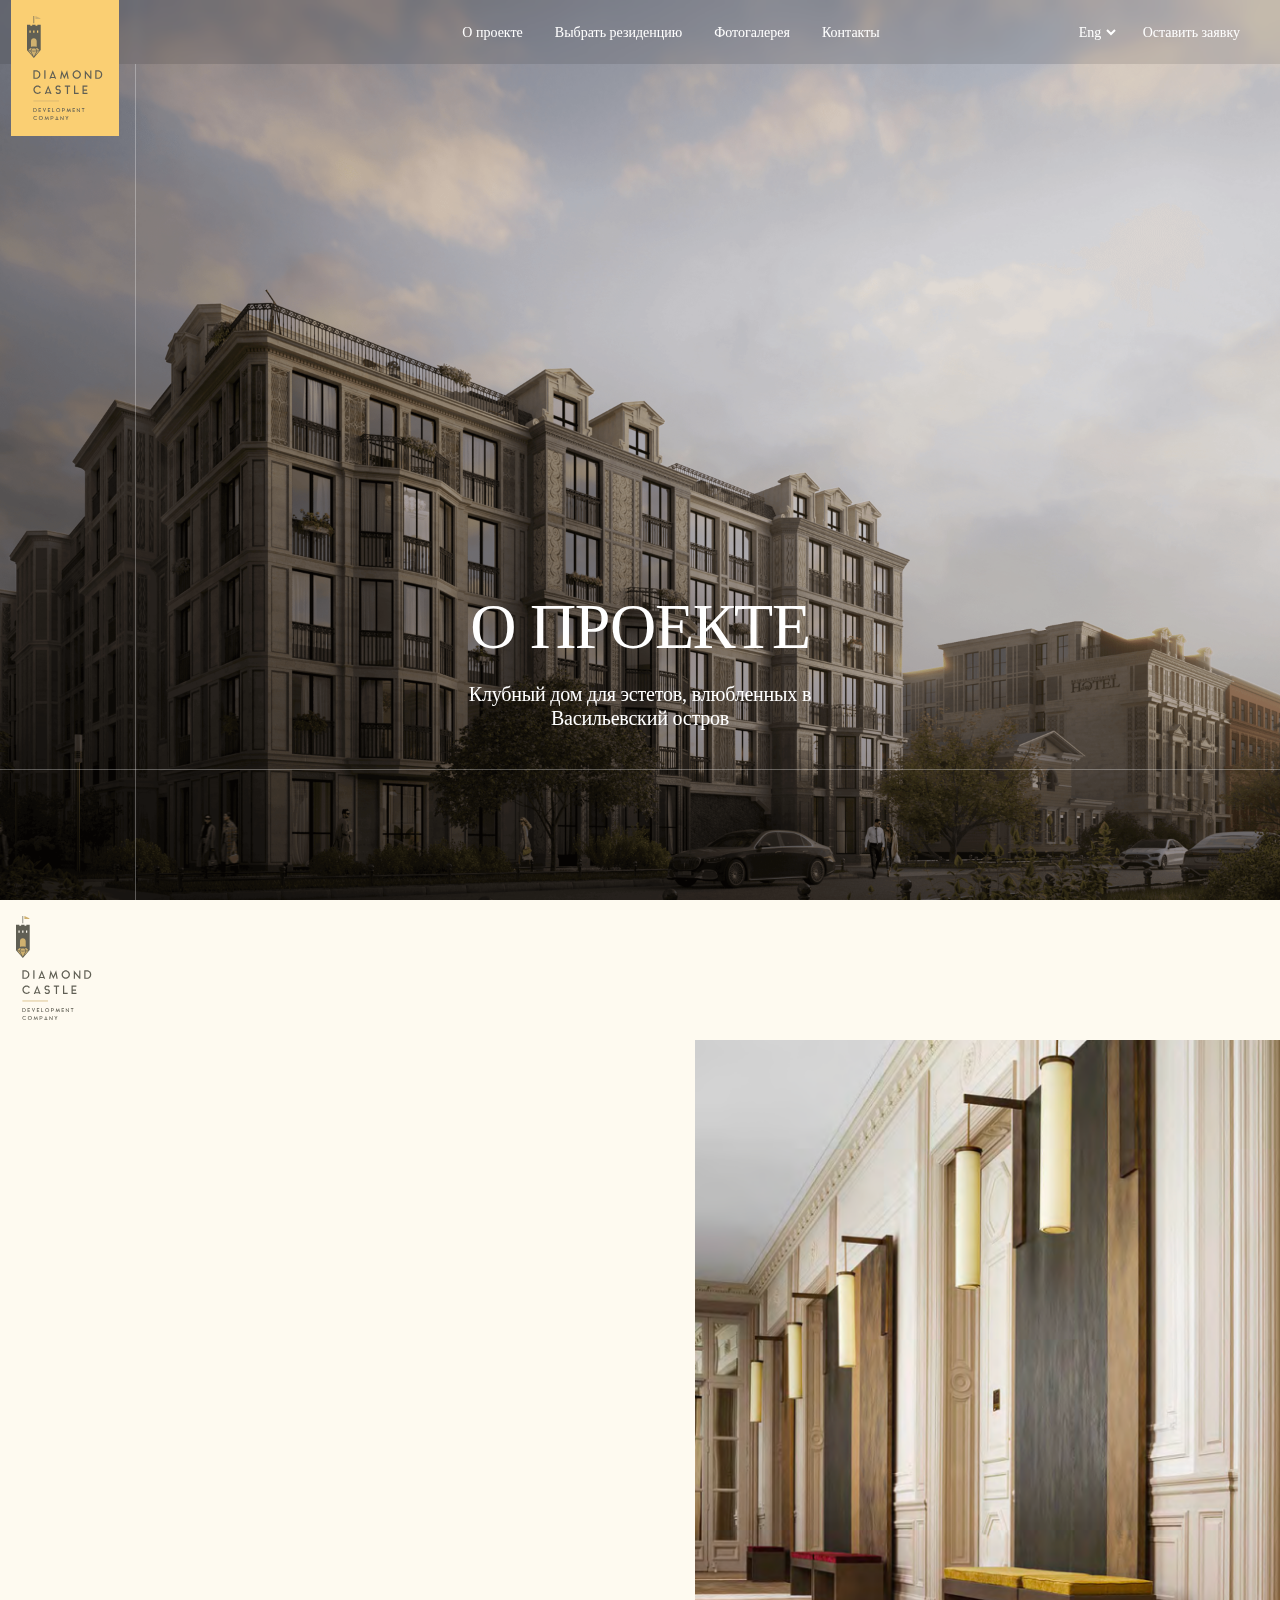
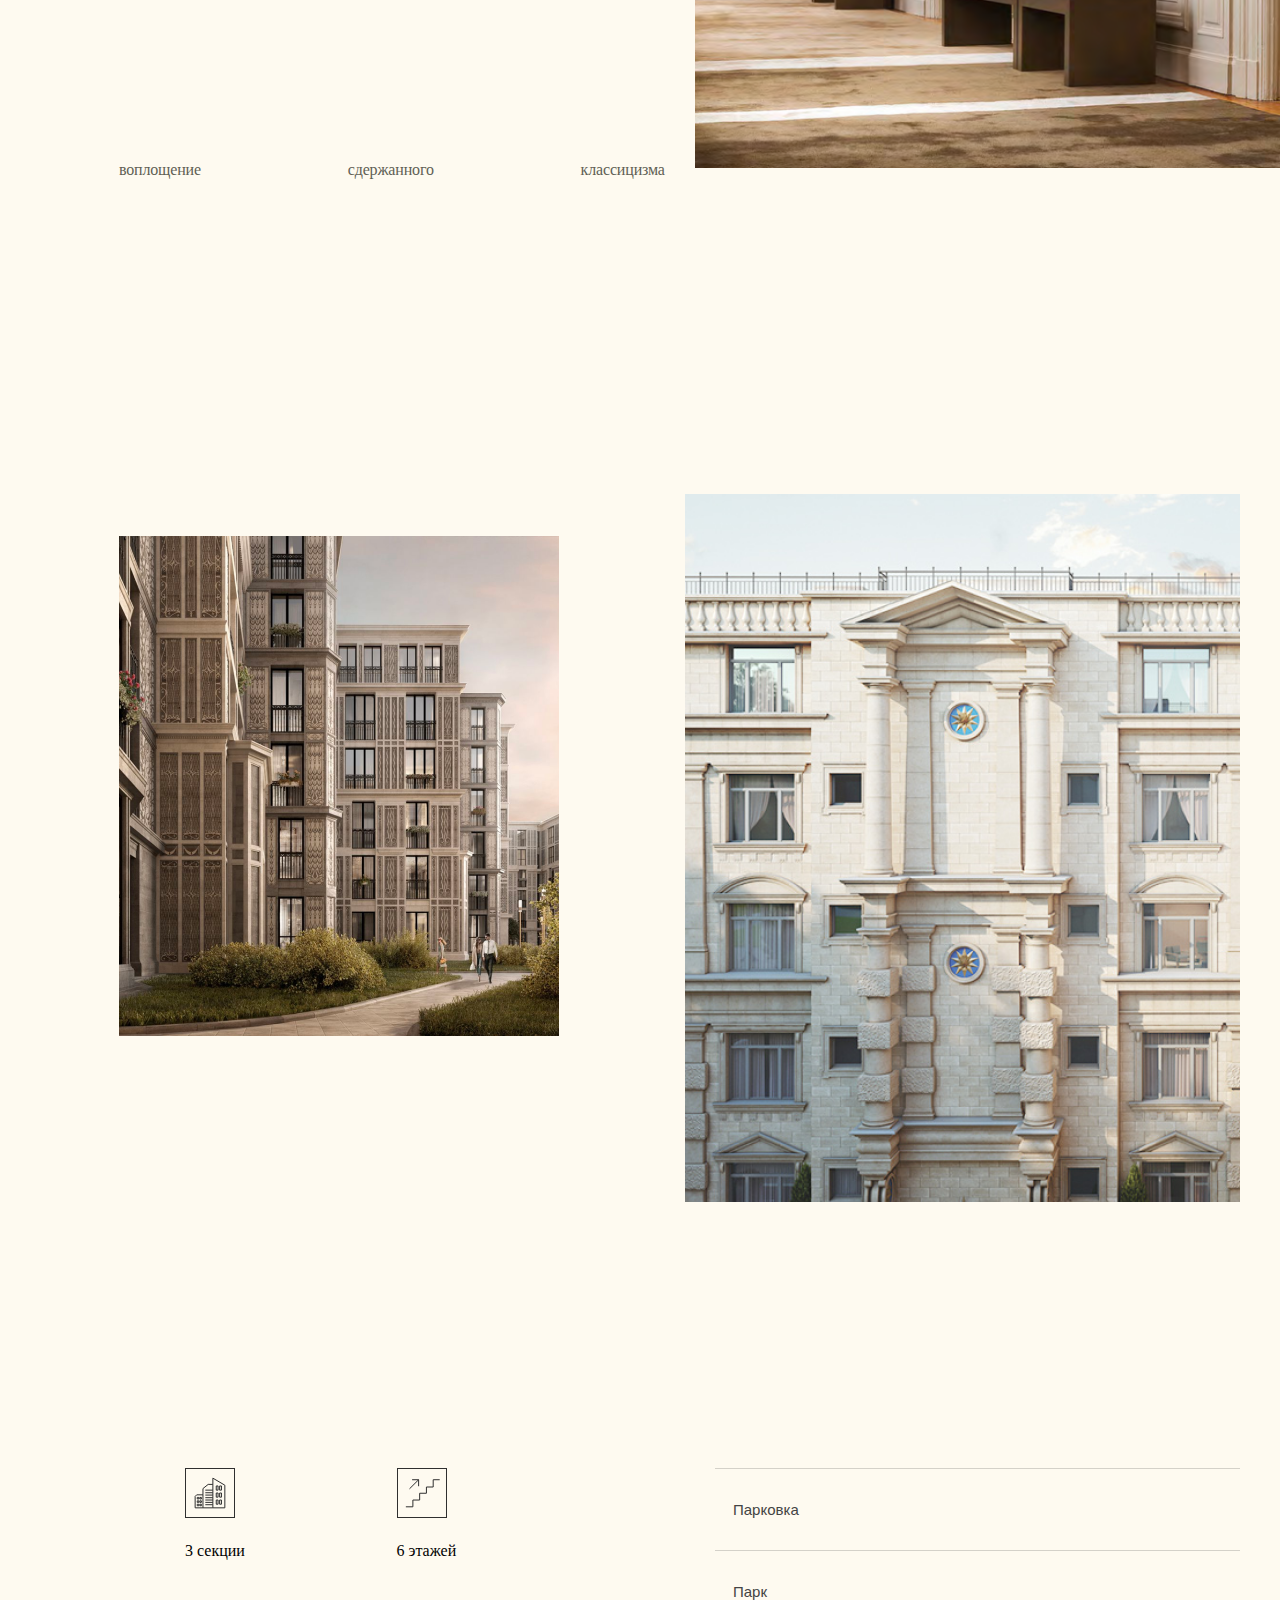
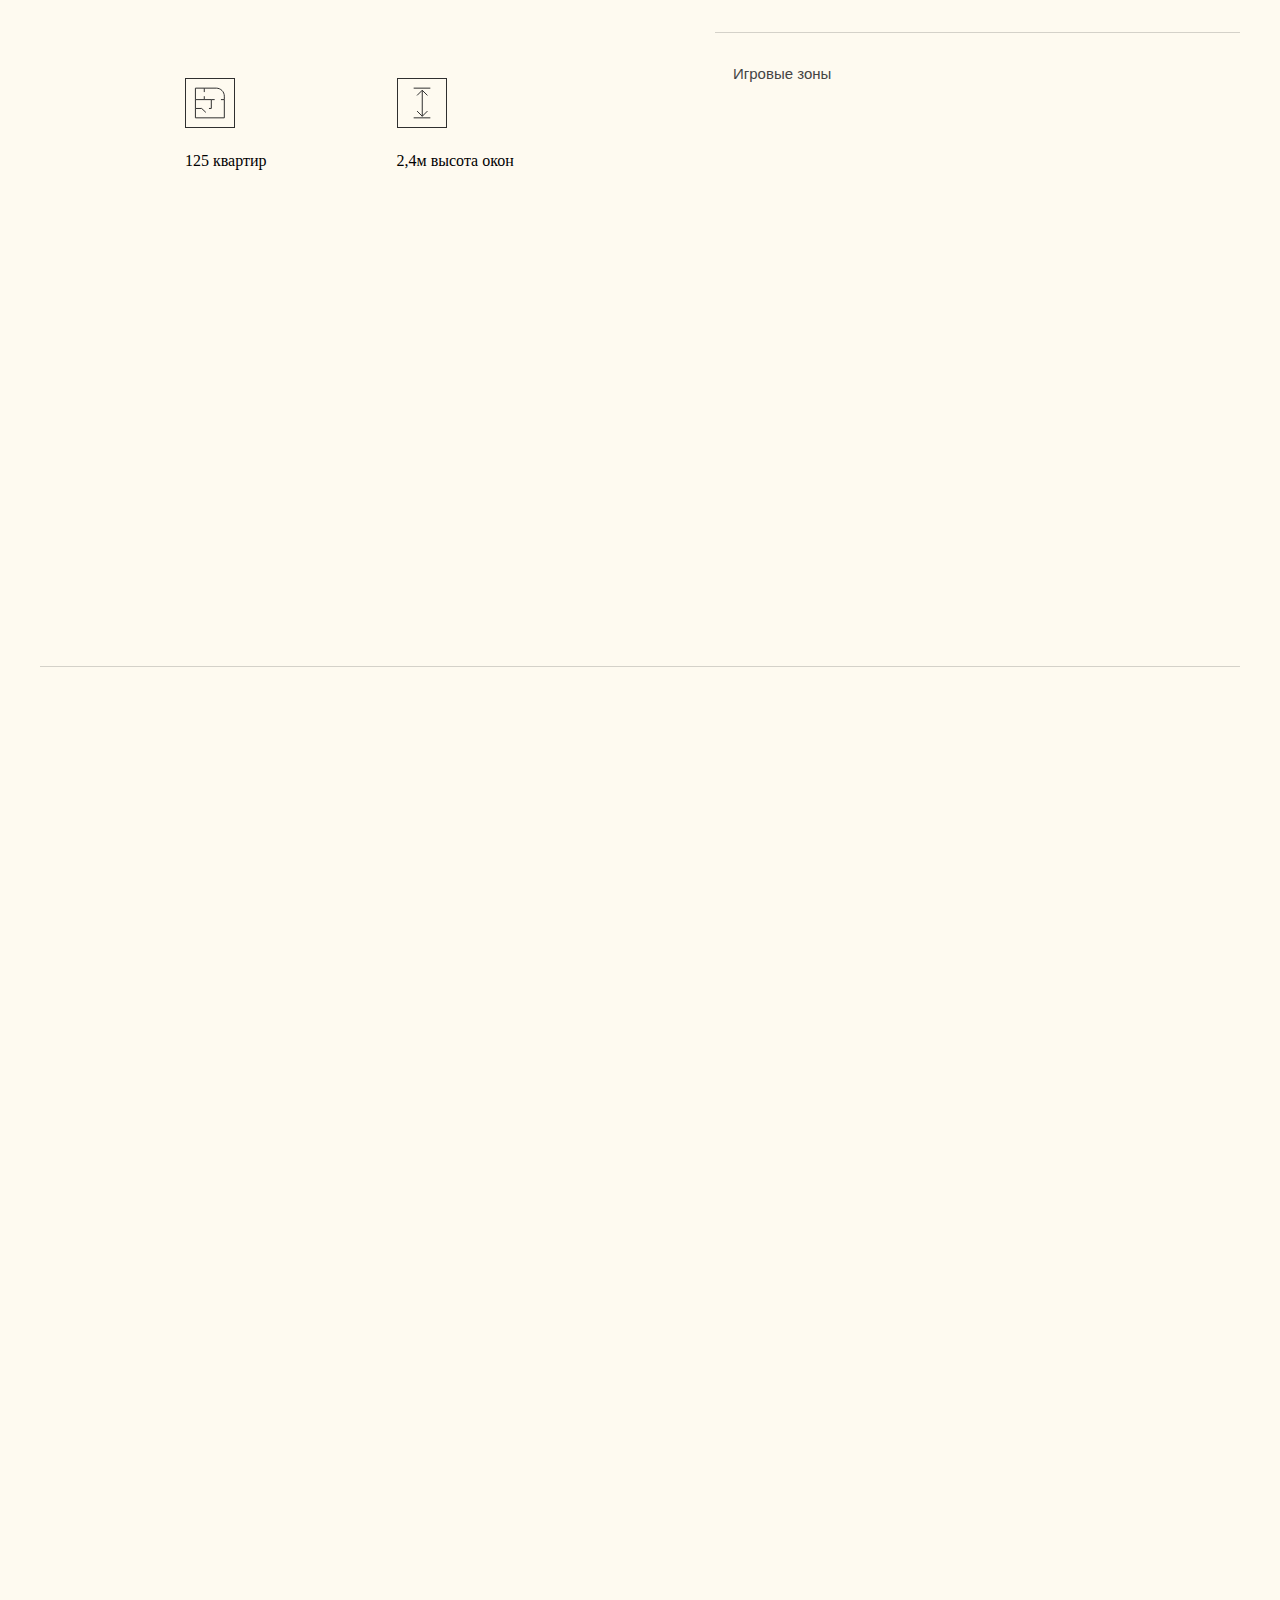
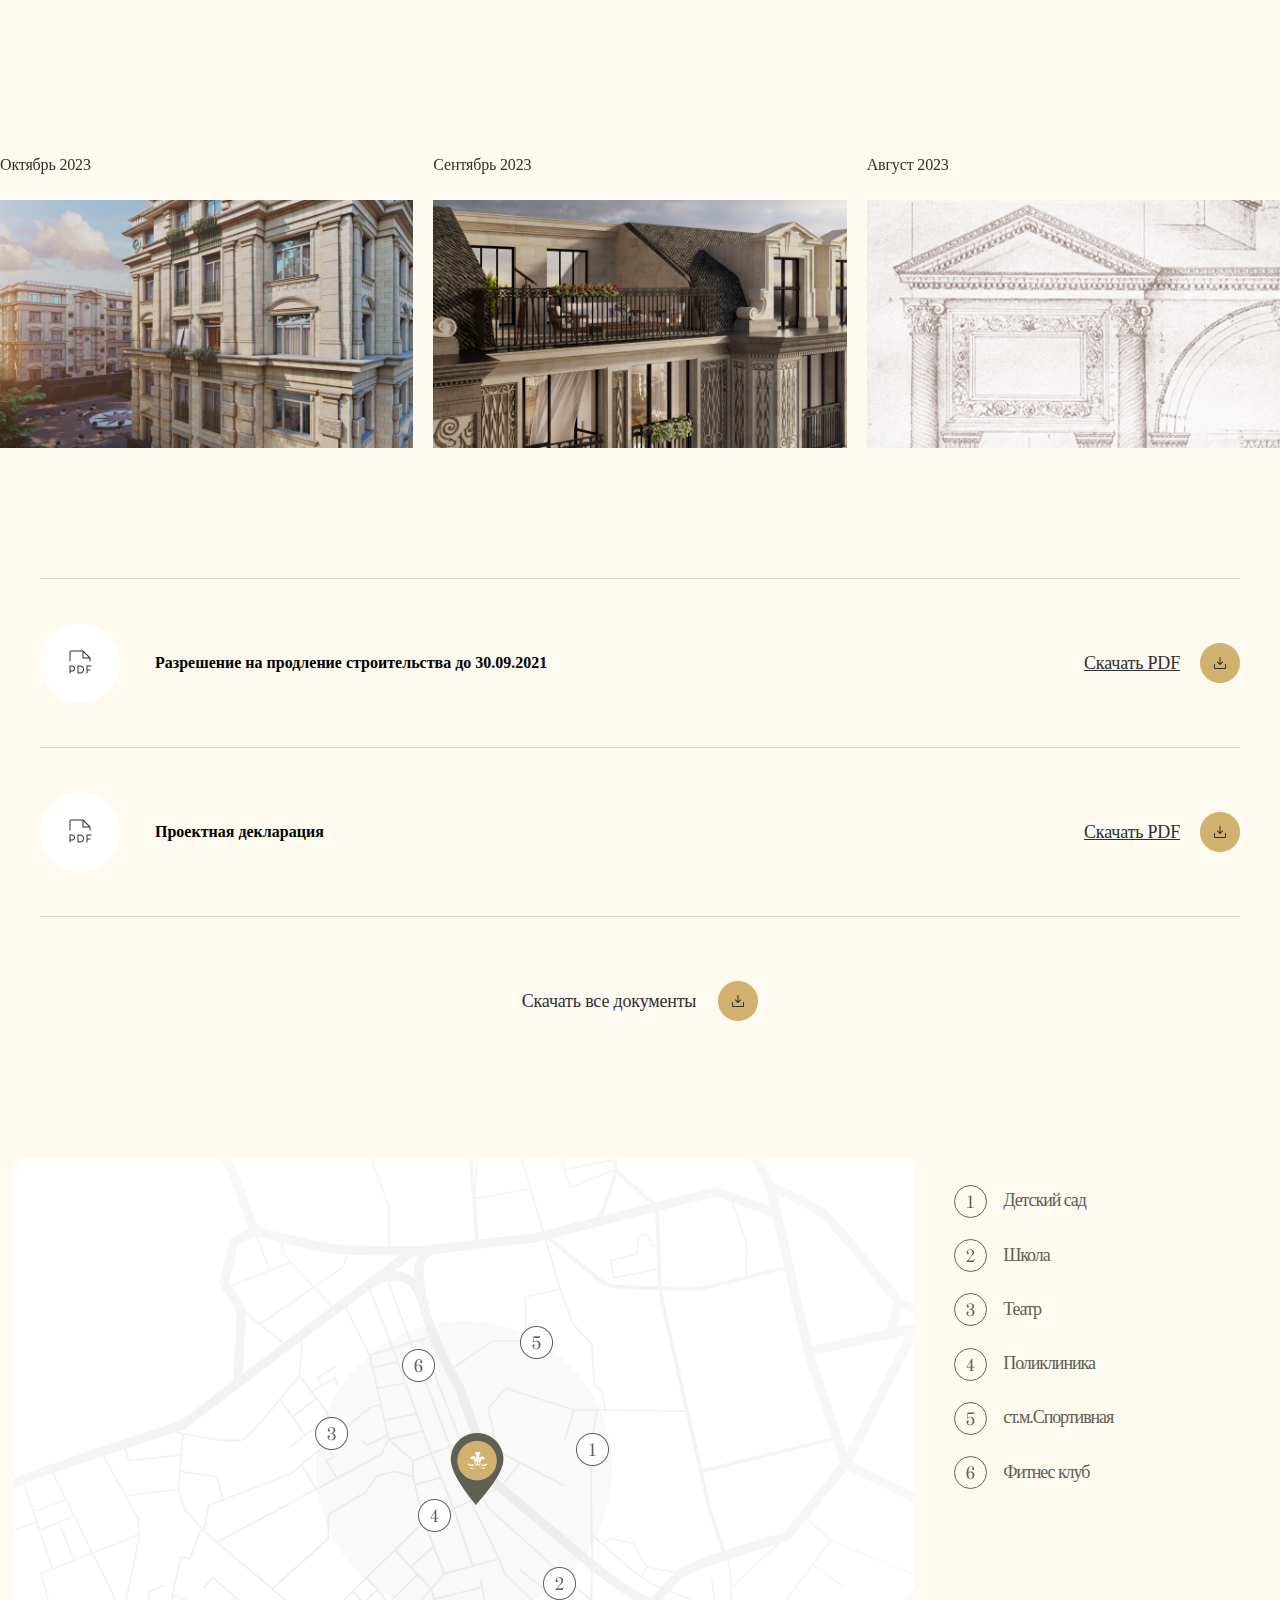
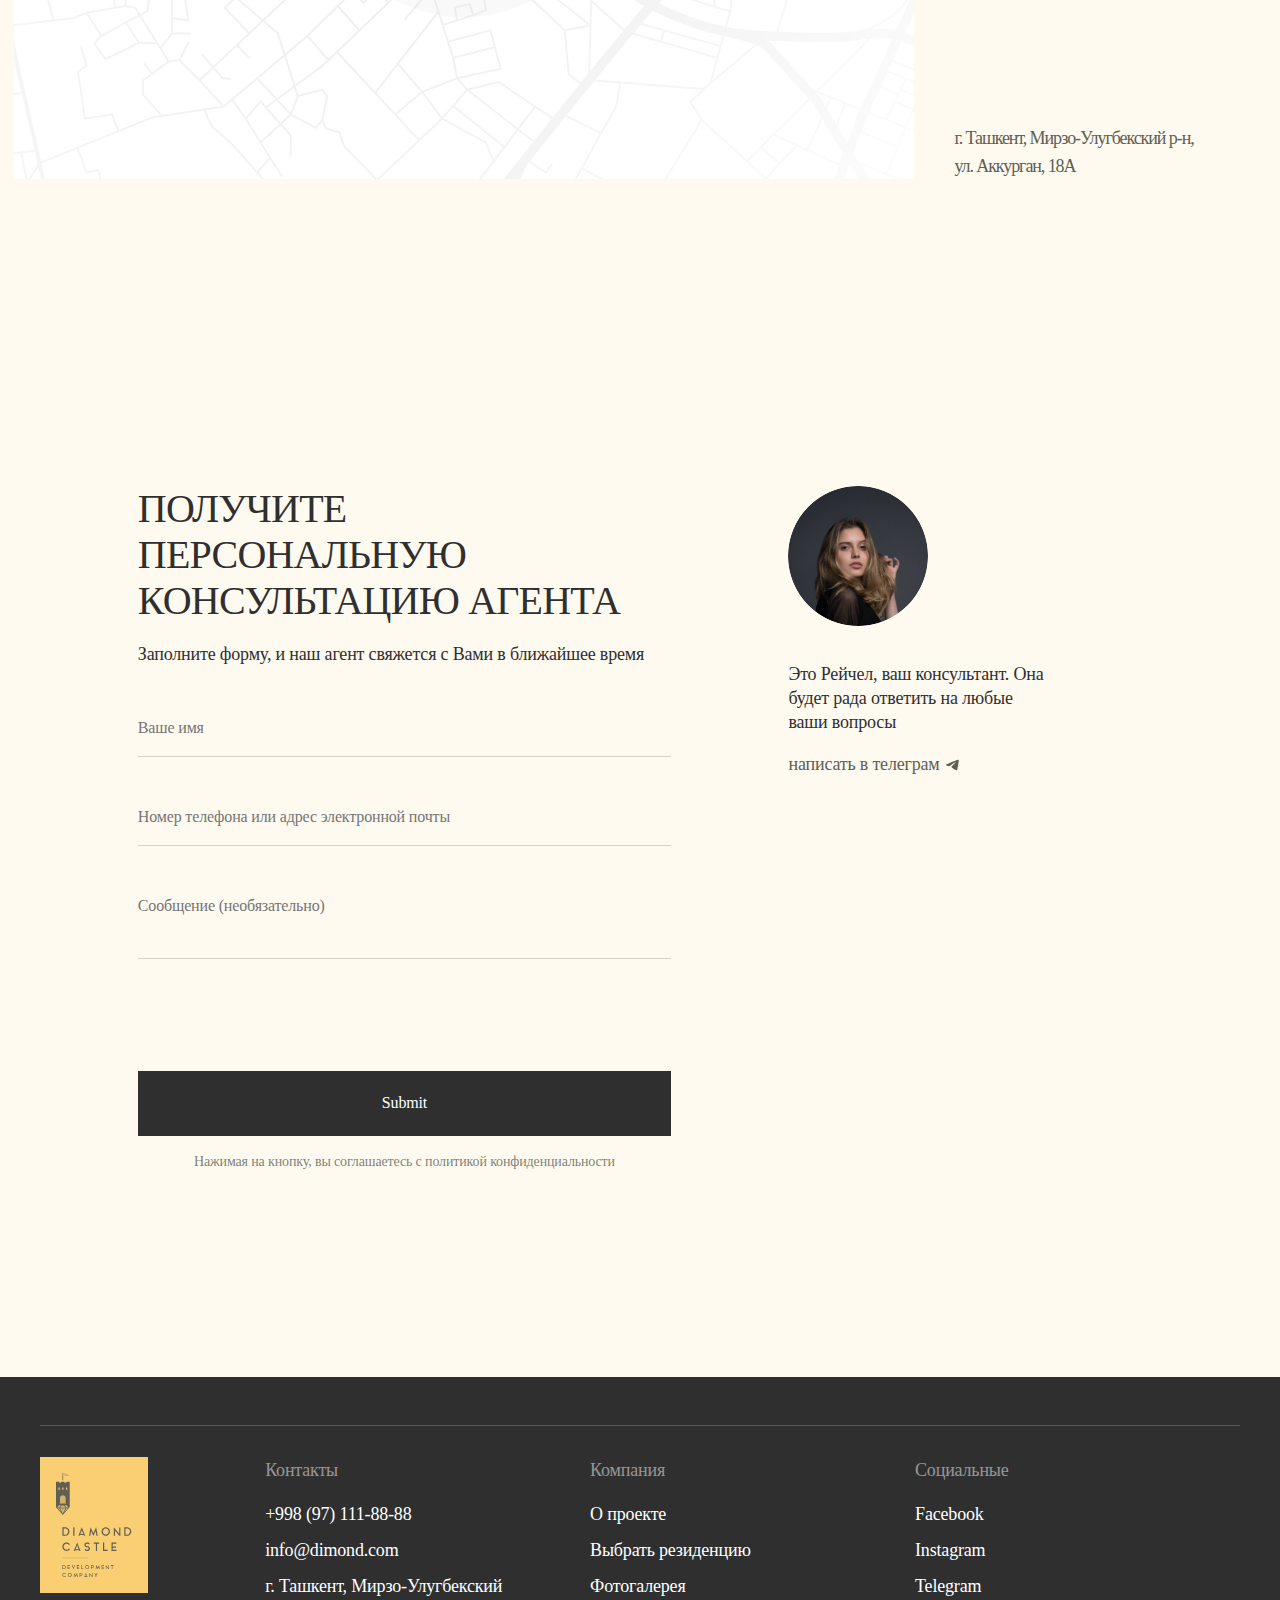
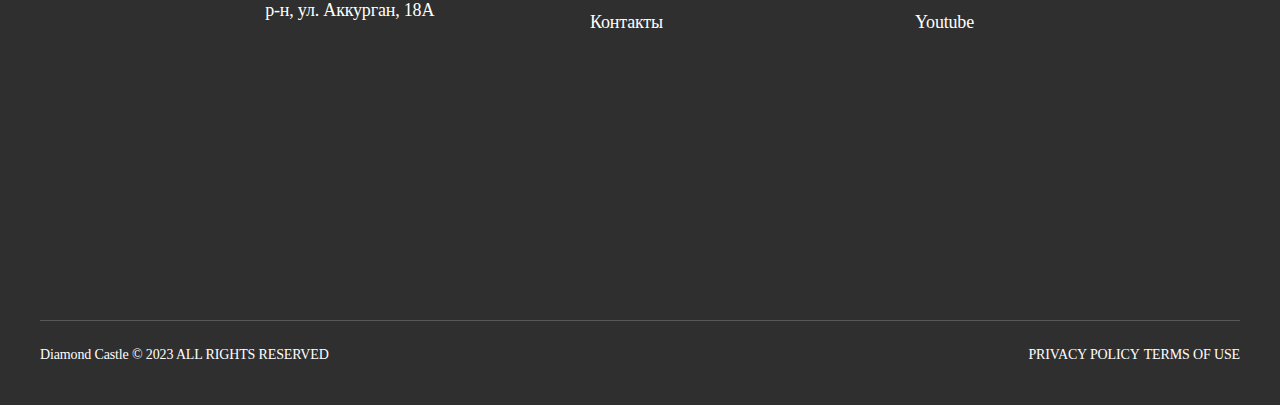
==== commit a8725999: "feat: last changes added animations" ====
--- a/about.html
+++ b/about.html
@@ -6,6 +6,7 @@
 		<link rel="stylesheet" href="style.css" />
 		<link rel="stylesheet" href="response.css" />
 		<link rel="stylesheet" href="https://cdn.jsdelivr.net/npm/swiper@11/swiper-bundle.min.css" />
+		<link rel="stylesheet" href="https://unpkg.com/aos@next/dist/aos.css" />
 		<title>About</title>
 	</head>
 	<body>
@@ -81,8 +82,8 @@
 					</div>
 
 					<div class="about-page-banner-text">
-						<h2>О проекте</h2>
-						<p>Клубный дом для эстетов, влюбленных в Васильевский остров</p>
+						<h2 data-aos="fade-right">О проекте</h2>
+						<p data-aos="fade-right">Клубный дом для эстетов, влюбленных в Васильевский остров</p>
 					</div>
 				</div>
 
@@ -95,10 +96,10 @@
 					<div class="about-page-second-block-wrap">
 						<div class="about-page-second-block-left">
 							<div class="about-page-second-block-left-title">
-								<h2>ДИЗАЙН И АРХИТЕКТУРА</h2>
-							</div>
-
-							<div class="about-page-second-block-left-body">
+								<h2 data-aos="fade-right">ДИЗАЙН И АРХИТЕКТУРА</h2>
+							</div>
+
+							<div class="about-page-second-block-left-body" data-aos="fade-right">
 								<p>
 									Этот комплекс является олицетворением английского качества и
 									утонченного вкуса. Наш дом спроектирован в классическом стиле
@@ -123,7 +124,7 @@
 							<img src="images/thid001.png" alt="" />
 						</div>
 						<div class="about-page-thrid-block-wrap-right">
-							<p>
+							<p data-aos="fade-right">
 								Эти квартиры ассоциируются с английскими таунхаусами, которые
 								стали визитной карточкой архитектурного наследия этой страны.
 								Высота потолка в этих квартирах составляет 3,9 м., при площади
@@ -137,7 +138,7 @@
 				<div class="about-page-fourth-block">
 					<div class="about-page-fourth-block-wrap">
 						<div class="about-page-fourth-block-title">
-							<h2>Инфрастрктура</h2>
+							<h2 data-aos="fade-right">Инфрастрктура</h2>
 						</div>
 						<div class="about-page-fourth-block-wrap-inner">
 							<div class="about-page-fourth-block-wrap-inner-content-grid">
@@ -207,33 +208,33 @@
 				<div class="about-page-fifth-block">
 					<div class="about-page-fifth-block-wrap">
 						<div class="about-page-fifth-block-heading">
-							<div class="about-page-fifth-block-title"><h2>Забота как сервис</h2></div>
-							<div class="about-page-fifth-block-text"><p>Мы в «Главстрое» не мыслим классами жилья, но не оттого, что хотим показаться оригинальными. Оттого, что для нас класс — это просто степень вашей свободы от бытовой рутины</p></div>
+							<div class="about-page-fifth-block-title" data-aos="fade-right"><h2>Забота как сервис</h2></div>
+							<div class="about-page-fifth-block-text"><p data-aos="fade-right">Мы в «Главстрое» не мыслим классами жилья, но не оттого, что хотим показаться оригинальными. Оттого, что для нас класс — это просто степень вашей свободы от бытовой рутины</p></div>
 						</div>
 
 
 						<div class="about-page-fifth-block-grid-news">
-							<div class="about-page-fifth-block-grid-news-items">
+							<div class="about-page-fifth-block-grid-news-items" data-aos="fade-right">
 								<h3>Портье за стойкой</h3>
 								<p>В лобби круглосуточно дежурит портье, который всегда готов принять курьера, гостей или заказать нужные услуги</p>
 							</div>
-							<div class="about-page-fifth-block-grid-news-items">
+							<div class="about-page-fifth-block-grid-news-items" data-aos="fade-right">
 								<h3>Двери подъездов открываются сами</h3>
 								<p>В лобби круглосуточно дежурит портье, который всегда готов принять курьера, гостей или заказать нужные услуги</p>
 							</div>
-							<div class="about-page-fifth-block-grid-news-items">
+							<div class="about-page-fifth-block-grid-news-items" data-aos="fade-right">
 								<h3>Доступ к камерам на территории</h3>
 								<p>В приложении можно наблюдать, что происходит на детских площадках, в лобби, колясочных, у центрального входа и на гостевой парковке.</p>
 							</div>
-							<div class="about-page-fifth-block-grid-news-items">
+							<div class="about-page-fifth-block-grid-news-items" data-aos="fade-right">
 								<h3>Мойка лап собак</h3>
 								<p>Помыть лапы после прогулки можно прямо в лобби.</p>
 							</div>
-							<div class="about-page-fifth-block-grid-news-items">
+							<div class="about-page-fifth-block-grid-news-items" data-aos="fade-right">
 								<h3>Умный лифт</h3>
 								<p>Он управляется через приложение. Можно вызвать грузовой или ближайший.</p>
 							</div>
-							<div class="about-page-fifth-block-grid-news-items">
+							<div class="about-page-fifth-block-grid-news-items" data-aos="fade-right">
 								<h3>Удобный доступ для гостей</h3>
 								<p>Отправьте одноразовые пин-коды для входа в подъезд и откройте домофон с телефона</p>
 							</div>
@@ -245,7 +246,7 @@
 				<div class="about-page-sixth-block">
 					<div class="about-page-sixth-block-wrap">
 						<div class="about-page-sixth-block-title">
-							<h2>Ход строительства</h2>
+							<h2 data-aos="fade-right">Ход строительства</h2>
 						</div>
 
 
@@ -289,7 +290,7 @@
 				<div class="about-page-seven-block">
 					<div class="about-page-seven-block-wrap">
 						<div class="about-page-seven-block-title">
-							<h2>Документы</h2>
+							<h2 data-aos="fade-right">Документы</h2>
 
 						</div>
 
@@ -519,5 +520,9 @@
 				 },
 			 });
 		 </script>
+		 		<script src="https://unpkg.com/aos@next/dist/aos.js"></script>
+		 <script>
+			AOS.init();
+		</script>
 	</body>
 </html>
--- a/style.css
+++ b/style.css
@@ -28,7 +28,7 @@
 	flex-wrap: nowrap;
 }
 .scroll-left-content-wrap {
-	width: 200%;
+	width: 100%;
 	height: 100vh;
 	display: flex;
 	flex-wrap: nowrap;
@@ -293,7 +293,7 @@
 	padding-right: 20px;
 }
 .page-10-wrapper-map-block {
-	width: 56.25rem;
+	width: 48.25rem;
 	height: 57.41%;
 	margin-left: auto;
 }
@@ -584,7 +584,7 @@
 	position: absolute;
 	top: 0;
 	left: 11px;
-	z-index: 1;
+	z-index: 11;
 }
 .header-menu {
 	display: flex;
@@ -1684,6 +1684,8 @@
 	padding-right: 40px;
 	background: rgba(0, 0, 0, 0.1);
 	backdrop-filter: blur(5.5px);
+	z-index: 10;
+	position: relative;
 }
 
 .about-page-banner-text {
@@ -2249,4 +2251,4 @@
 	.logo {
 		display: none;
 	}
-}
+}--- a/response.css
+++ b/response.css
@@ -141,6 +141,50 @@
 .about-page-fourth-block-wrap-inner-item {
 	margin-left: 30px;
 }
+
+
+
+
+/* The Modal (background) */
+.modal {
+	display: none; /* Hidden by default */
+	position: fixed; /* Stay in place */
+	z-index: 1; /* Sit on top */
+	left: 0;
+	top: 0;
+	width: 100%; /* Full width */
+	height: 100%; /* Full height */
+	overflow: auto; /* Enable scroll if needed */
+	background-color: #FEFAF0; /* Fallback color */
+	background-color: #FEFAF0; /* Black w/ opacity */
+}
+
+/* Modal Content */
+.modal-content {
+	background-color: #fefefe;
+	margin: auto;
+	border: 1px solid #888;
+	width: 100%;
+	height: 100%;
+	box-sizing: border-box;
+}
+
+/* The Close Button */
+.close {
+	color: #aaaaaa;
+	float: right;
+	font-size: 28px;
+	font-weight: bold;
+	padding-top: 30px;
+	padding-right: 30px;
+}
+
+.close:hover,
+.close:focus {
+	color: #000;
+	text-decoration: none;
+	cursor: pointer;
+}
 /* 1200 */
 @media (max-width: 75em) {
 	.planning-page-main-block-top-left-top a {
@@ -153,8 +197,9 @@
 		line-height: 50px;
 	}
 
-	.page-2-img .page-2-img-wrap img {
-		height: 500px;
+	.page-2-img .page-2-img-wrap img,
+	.page-3-img .page-3-img-wrap img {
+		height: 430px;
 	}
 	.about-page-second-block-left {
 		max-width: 470px;
@@ -168,19 +213,43 @@
 	.about-page-thrid-block-wrap-left img {
 		max-width: 330px;
 	}
-	.page-11-wrapper-map-block {
+	.page-11-wrapper-map-block,
+	.page-10-wrapper-map-block {
 		width: 42.25rem;
 	}
 
 	.page-left {
-		height: 65vh;
-	}
+		height: 100%;
+	}
+	.page-10-wrapper-desc,
 	.page-11-wrapper-desc {
 		height: 75%;
 	}
+	.page-9-desc-items {
+		margin-right: 20px;
+		max-width: 380px;
+	}
+	.page-9-custom-slider-main #main_image {
+		width: 410px;
+	}
+	.page-8-wrapper-top h3 {
+		font-size: 24px;
+		line-height: 36px;
+	}
+	.cover-arr {
+		height: auto;
+	}
+	.logo {
+		position: absolute;
+		top: 20px;
+		left: 15px;
+	}
 }
 /* 992 */
 @media (max-width: 62em) {
+	.logo {
+		display: none;
+	}
 	.header-menu-list {
 		margin-right: 5.72%;
 	}
@@ -238,42 +307,112 @@
 	.about-page-fourth-block-wrap {
 		height: auto;
 	}
-
-
-	.about-page-seven-block-title h2{
+	.about-page-seven-block-title h2 {
 		margin-top: 40px;
 	}
-	.page-11-wrapper{
+	.page-10-wrapper,
+	.page-11-wrapper {
 		flex-direction: column-reverse;
 		align-items: baseline;
 	}
-	.page-11-wrapper-desc{
-		width: 100%;
-	}
-
-	.page-11-wrapper-map{
+	.page-11-wrapper-desc {
+		width: 100%;
+	}
+	.page-11-wrapper-map {
 		width: 100%;
 		padding: 0 20px;
 	}
-	.page-11-wrapper-map-block{
-		width: 100%;
-	}
-	.page-11-wrapper-map-block img{
-		width: 50%;
-	}
-	.page-11-wrapper-desc-list{
+	.page-11-wrapper-map-block {
+		width: 100%;
+	}
+	.page-11-wrapper-map-block img {
+		width: 100%;
+	}
+	.page-11-wrapper-desc-list {
 		padding-top: 150px;
 	}
-	.page-left{
-		height: auto;
-	}
-	.page-11-wrapper{
+	.page-left {
+		height: auto;
+	}
+	.page-11-wrapper {
 		height: 100%;
+	}
+	.page-8-wrapper-top h3 {
+		font-size: 24px;
+		line-height: 38px;
+	}
+	.page-9 {
+		height: auto;
+	}
+	.page-9-wrapper {
+		flex-direction: column;
+		align-items: center;
+	}
+	.page-9-custom-slider {
+		flex-direction: column;
+	}
+	.page-9-custom-slider-small {
+		flex-direction: row;
+		column-gap: 20px;
+		margin-left: 0;
+	}
+
+	.scroll-right-content-wrap {
+		width: 100%;
+		height: auto;
+		flex-wrap: wrap;
+	}
+	.page-2-img .page-2-img-wrap img,
+	.page-3-img .page-3-img-wrap img {
+		display: none;
+	}
+	.page-2-desc {
+		max-width: 100%;
+	}
+	.page-10{
+		display: none;
+	}
+	.scroll-left-content-wrap{
+		width: 100%;
 	}
 }
 
 /* 768 */
 @media (max-width: 48em) {
+	.page-2-desc-inner-body-item:first-child,
+	.page-2-desc-inner-title h3{
+		border: none;
+	}
+	.page-2-desc-inner-body-item{
+		padding: 20px;
+	}
+	.page-2-desc-inner-body{
+		flex-direction: column;
+	}
+	.scroll-left-content-wrap{
+		height: auto;
+	}
+	.page-3-desc {
+    right: 28.77%;
+}
+	.page-3-img-right-wrap{
+		display: none;
+	}
+	.bg-flower {
+    left: 23%;
+}
+	.page-10-wrapper-desc,
+	.page-11-wrapper-desc {
+		display: none;
+	}
+	.page-9-desc-items {
+		max-width: 100%;
+	}
+	.page-9-custom-slider {
+		flex-direction: column;
+		width: 100%;
+	}
+
 	.about-page-fourth-block-wrap-inner-content {
 		width: 100%;
 	}
@@ -406,4 +545,17 @@
 	.about-page-seven-block-wrap-download-item-right a {
 		font-size: 12px;
 	}
-}
+	.main-page-content-title h1 {
+		font-size: 25px;
+		line-height: 39px;
+	}
+	.page-8-wrapper-top {
+		flex-direction: column;
+		align-items: baseline;
+		margin-left: 40px;
+		row-gap: 25px;
+	}
+	.page-9-wrapper {
+		padding: 40px 20px;
+	}
+}
